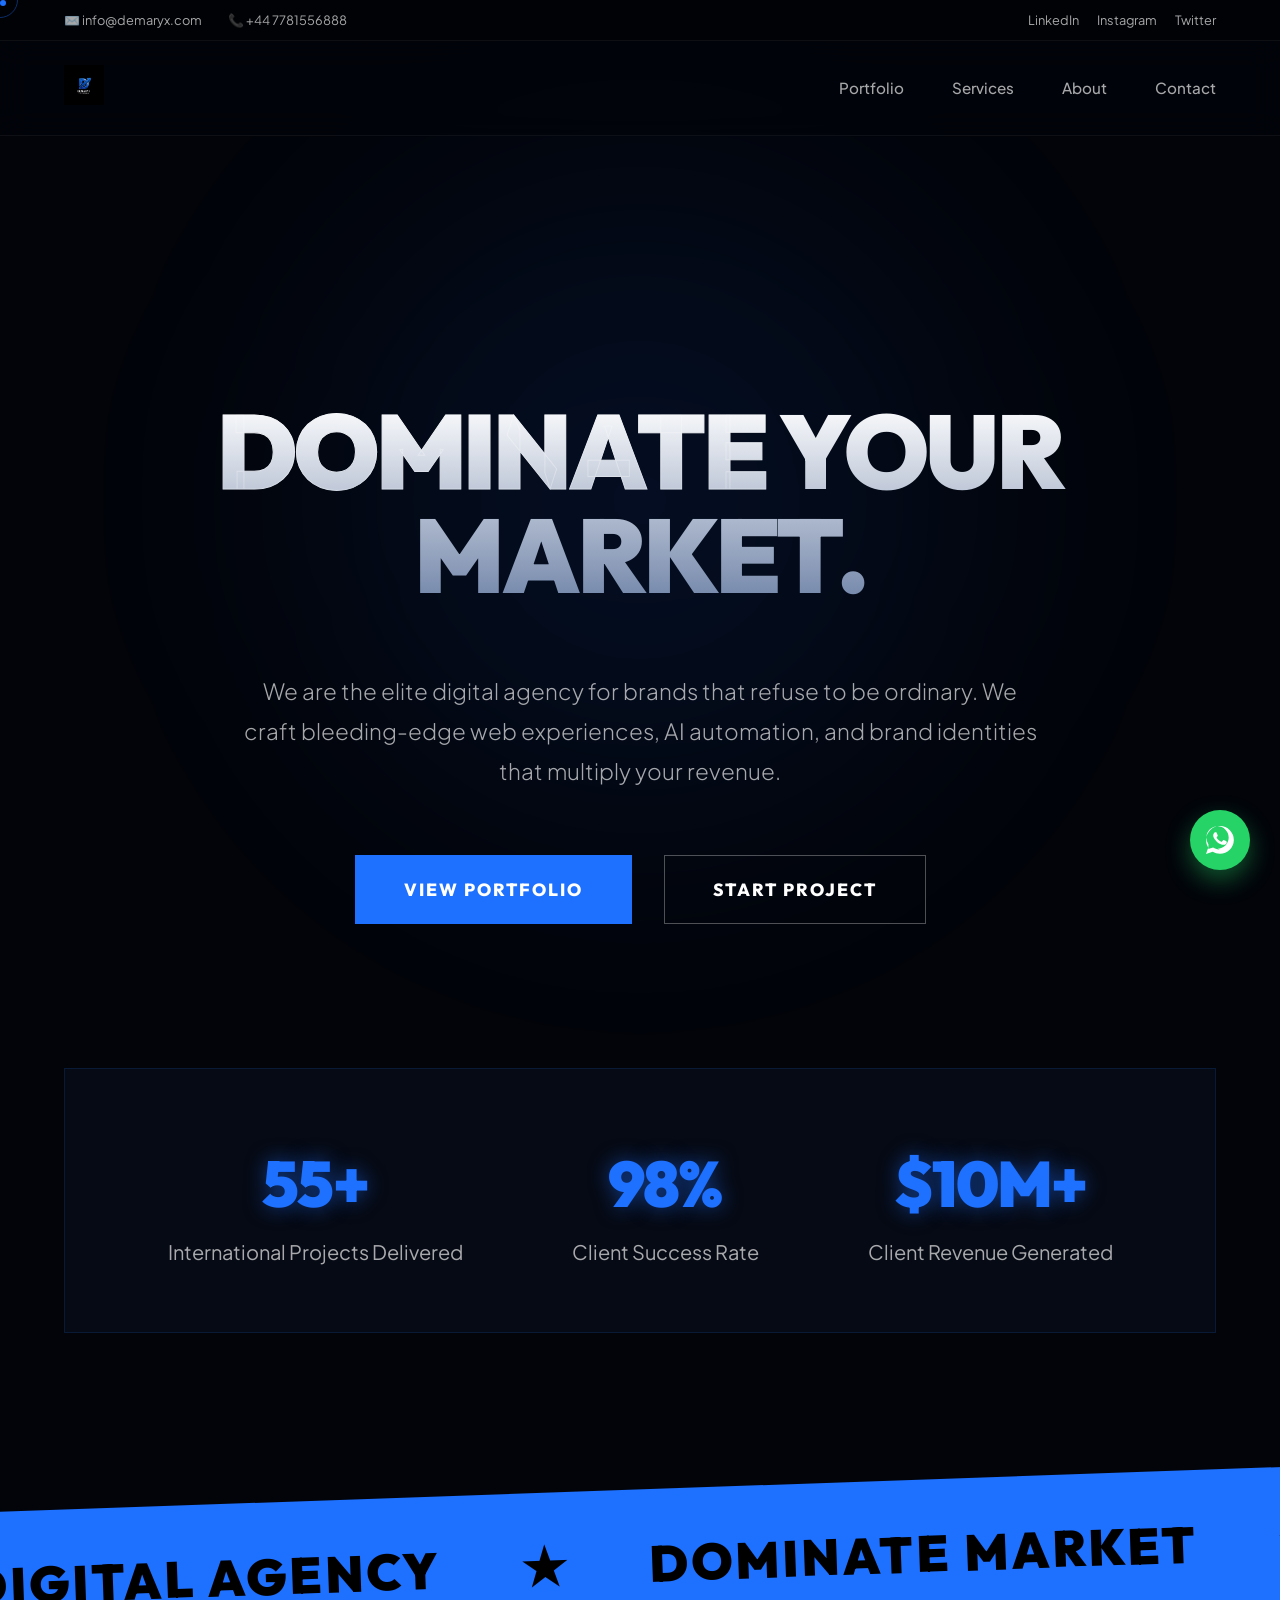
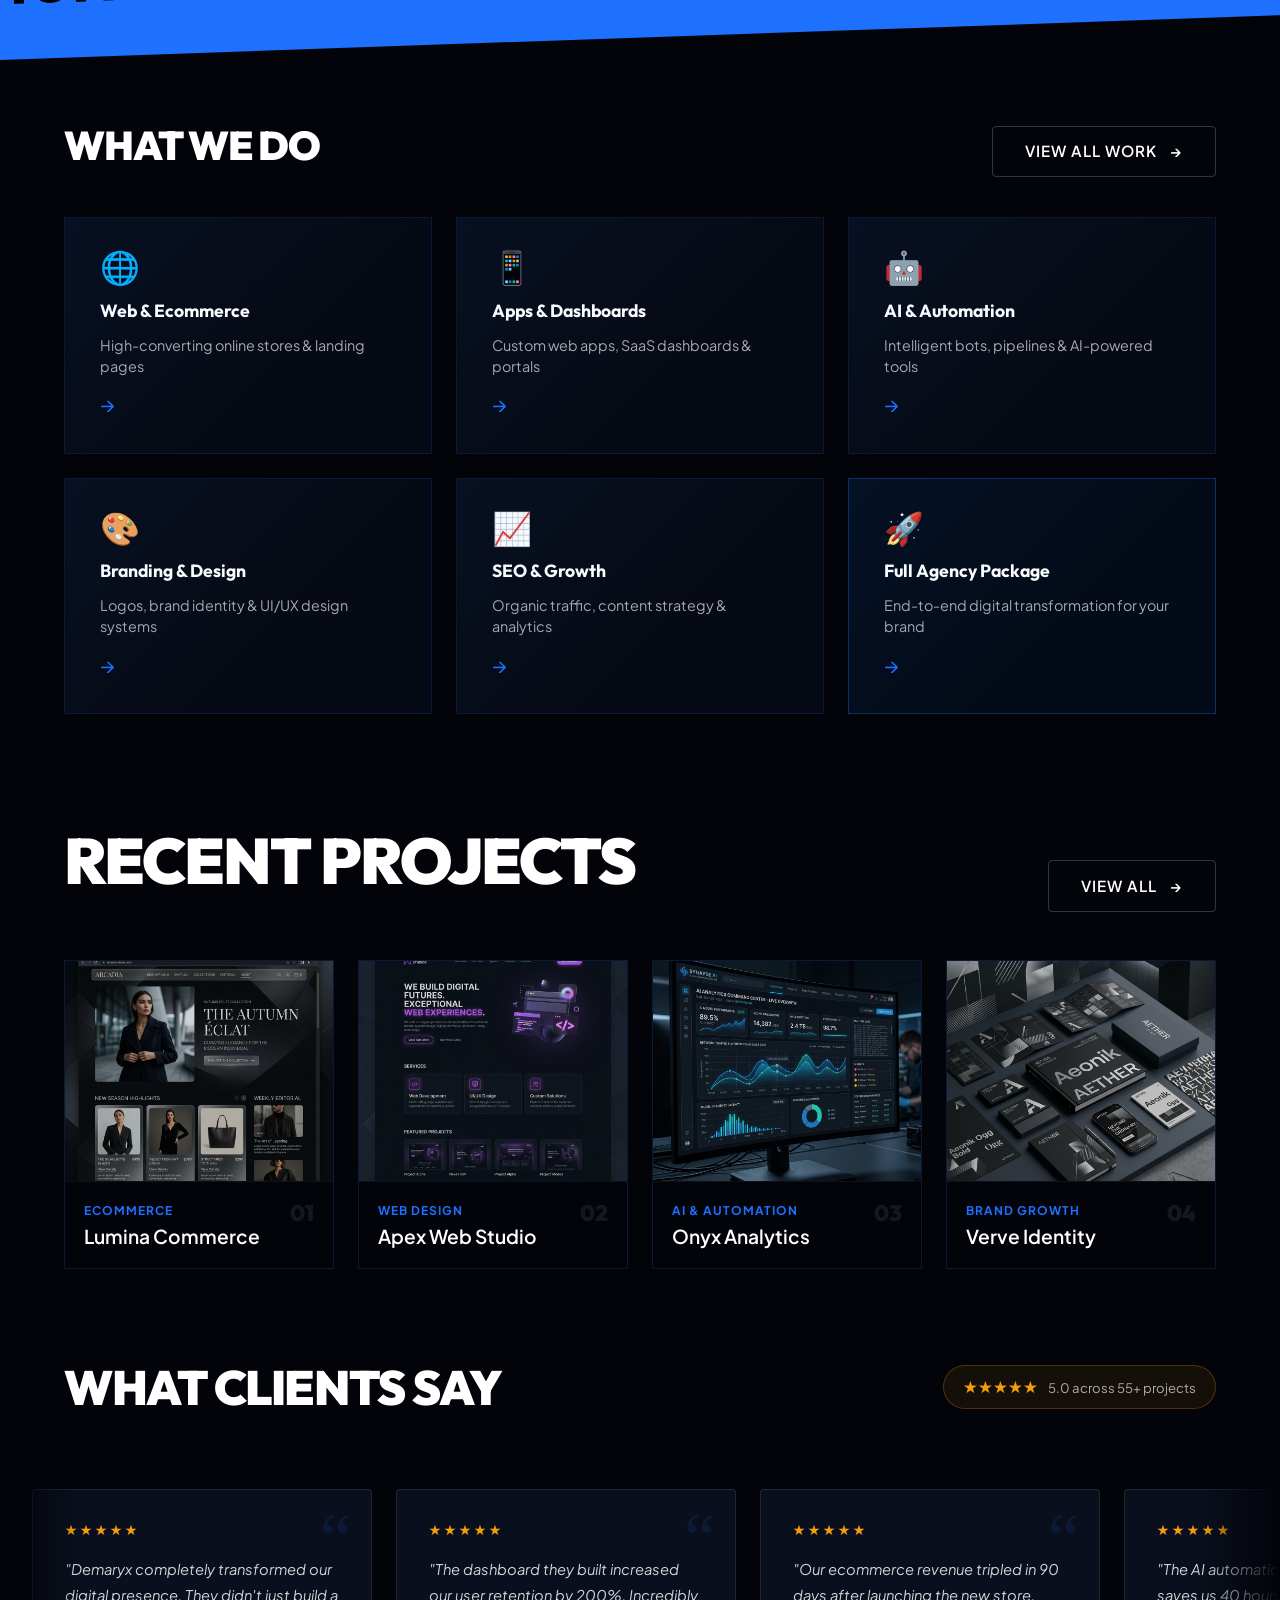
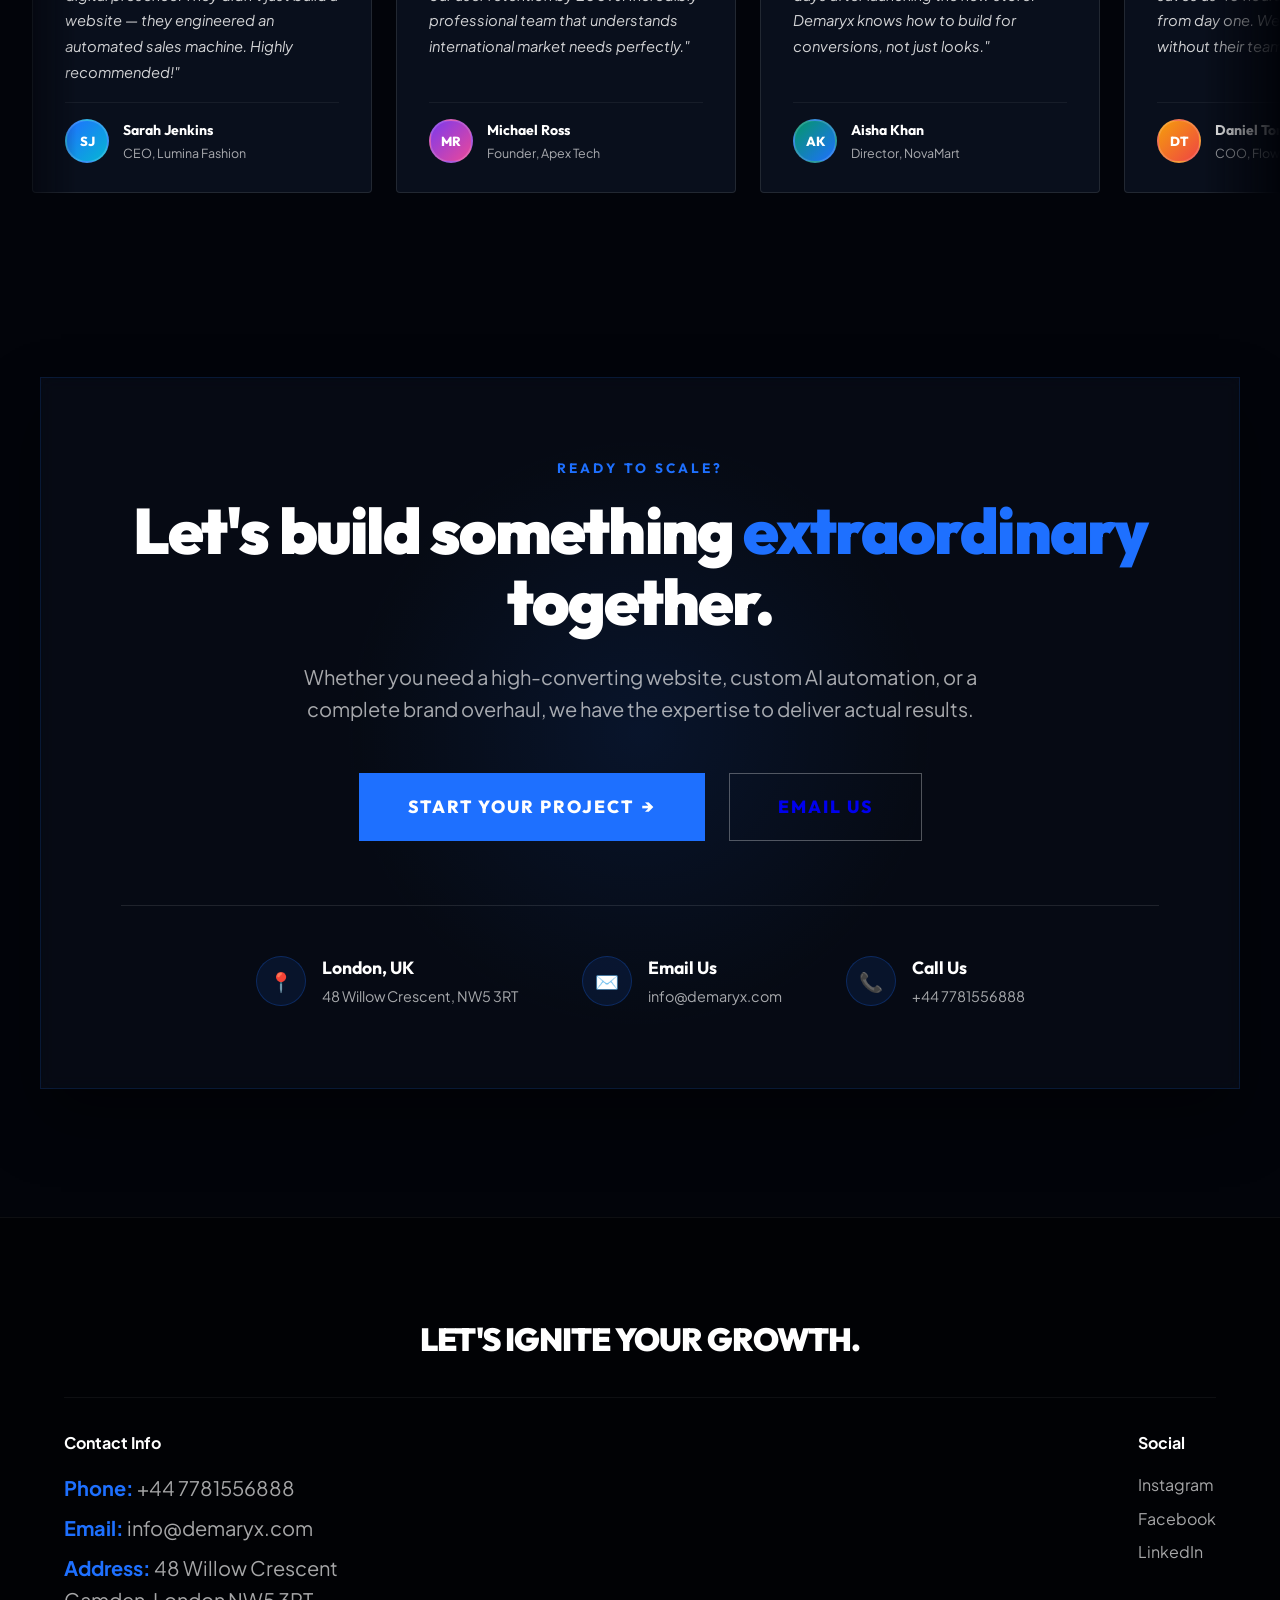
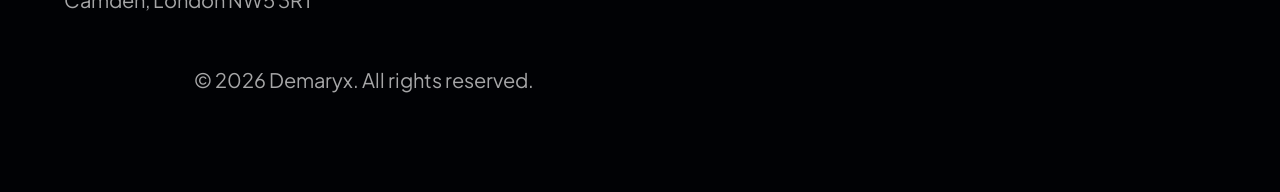
==== index.html @ 6e11ab66 "Add files via upload" ====
<!DOCTYPE html>
<html lang="en">

<head>
    <meta charset="UTF-8">
    <meta name="viewport" content="width=device-width, initial-scale=1.0">
    <title>Demaryx | Next-Gen Digital Agency</title>
    <link rel="stylesheet" href="styles.css">
    <script src="data.js"></script>
</head>

<body>

    <!-- 0-100 Preloader -->
    <div id="preloader">
        <div class="loader-content">
            <img src="assets/logo 1.png" alt="Demaryx Logo" class="pulse-logo">
            <div class="counter" id="loaderCounter">0%</div>
            <div class="loader-track">
                <div class="loader-fill" id="loaderFill"></div>
            </div>
        </div>
    </div>

    <!-- Noise Texture for depth without heavy images -->
    <div class="noise-overlay"></div>

    <!-- Top Contact Bar -->
    <div class="top-bar">
        <div class="container top-bar-inner">
            <div class="top-bar-left">
                <span>✉️ info@demaryx.com</span>
                <span>📞 +44 7781556888</span>
            </div>
            <div class="top-bar-right">
                <a href="#">LinkedIn</a>
                <a href="#">Instagram</a>
                <a href="#">Twitter</a>
            </div>
        </div>
    </div>

    <header>
        <div class="container nav-container">
            <nav>
                <a href="index.html" class="logo"><img src="assets/logo 1.png" alt="Demaryx"></a>

                <input type="checkbox" id="menu-toggle" class="menu-checkbox" hidden>
                <label for="menu-toggle" class="menu-btn">&#9776;</label>

                <ul class="nav-links">
                    <li><a href="work.html">Portfolio</a></li>
                    <li><a href="services.html">Services</a></li>
                    <li><a href="about.html">About</a></li>
                    <li><a href="contact.html">Contact</a></li>
                </ul>
            </nav>
        </div>
    </header>

<main>
    <div class="glow-orb" style="top:0;"></div>
    <section class="hero-section container">
        <div class="hero-inner fade-in">
            <h1 class="hero-title"><span class="hero-outline">DOMINATE</span> YOUR MARKET.</h1>
            <p>We are the elite digital agency for brands that refuse to be ordinary. We craft bleeding-edge web experiences, AI automation, and brand identities that multiply your revenue.</p>
            <div class="hero-btns">
                <a href="work.html" class="btn">View Portfolio</a>
                <a href="contact.html" class="btn btn-outline">Start Project</a>
            </div>
        </div>
    </section>
    
    <!-- Stats Section -->
    <section class="container" style="padding-top: 2rem; padding-bottom: 5rem;">
        <div class="stats-bar fade-in">
            <div class="stat-item">
                <h3 class="stat-number">55+</h3>
                <p>International Projects Delivered</p>
            </div>
            <div class="stat-item">
                <h3 class="stat-number">98%</h3>
                <p>Client Success Rate</p>
            </div>
            <div class="stat-item">
                <h3 class="stat-number">$10M+</h3>
                <p>Client Revenue Generated</p>
            </div>
        </div>
    </section>

    <div class="marquee-container">
        <div class="marquee-content">
            <span>DIGITAL AGENCY</span>
            <span>★</span>
            <span>DOMINATE MARKET</span>
            <span>★</span>
            <span>WEB DESIGN</span>
            <span>★</span>
            <span>E-COMMERCE</span>
            <span>★</span>
             <span>AI AUTOMATION</span>
            <span>★</span>
            <span>SEO EXPERTS</span>
            <span>★</span>
            <span>DIGITAL AGENCY</span>
            <span>★</span>
            <span>DOMINATE MARKET</span>
            <span>★</span>
            <span>WEB DESIGN</span>
            <span>★</span>
            <span>E-COMMERCE</span>
            <span>★</span>
            <span>AI AUTOMATION</span>
            <span>★</span>
            <span>SEO EXPERTS</span>
        </div>
    </div>

    <!-- Category Services Boxes -->
    <section class="container fade-in" style="padding-top: 5rem; padding-bottom: 2rem;">
        <div class="recent-header" style="margin-bottom: 2.5rem;">
            <h2 style="font-size: 2.5rem;">What We Do</h2>
            <a href="work.html" class="animated-btn">
                <span class="btn-text">View All Work</span>
                <span class="btn-icon">→</span>
            </a>
        </div>
        <div class="categories-grid">
            <a href="work.html?filter=web-ecom" class="cat-box fade-in">
                <div class="cat-icon">🌐</div>
                <h3 class="cat-title">Web & Ecommerce</h3>
                <p class="cat-desc">High-converting online stores & landing pages</p>
                <span class="cat-arrow">→</span>
            </a>
            <a href="work.html?filter=app-dash" class="cat-box fade-in">
                <div class="cat-icon">📱</div>
                <h3 class="cat-title">Apps & Dashboards</h3>
                <p class="cat-desc">Custom web apps, SaaS dashboards & portals</p>
                <span class="cat-arrow">→</span>
            </a>
            <a href="work.html?filter=ai-auto" class="cat-box fade-in">
                <div class="cat-icon">🤖</div>
                <h3 class="cat-title">AI & Automation</h3>
                <p class="cat-desc">Intelligent bots, pipelines & AI-powered tools</p>
                <span class="cat-arrow">→</span>
            </a>
            <a href="work.html?filter=branding" class="cat-box fade-in">
                <div class="cat-icon">🎨</div>
                <h3 class="cat-title">Branding & Design</h3>
                <p class="cat-desc">Logos, brand identity & UI/UX design systems</p>
                <span class="cat-arrow">→</span>
            </a>
            <a href="work.html?filter=all" class="cat-box fade-in">
                <div class="cat-icon">📈</div>
                <h3 class="cat-title">SEO & Growth</h3>
                <p class="cat-desc">Organic traffic, content strategy & analytics</p>
                <span class="cat-arrow">→</span>
            </a>
            <a href="work.html?filter=all" class="cat-box cat-box--cta fade-in">
                <div class="cat-icon">🚀</div>
                <h3 class="cat-title">Full Agency Package</h3>
                <p class="cat-desc">End-to-end digital transformation for your brand</p>
                <span class="cat-arrow">→</span>
            </a>
        </div>
    </section>

    <!-- Recent Projects -->
    <section class="container" style="padding-top: 4rem;">
        <div class="recent-header fade-in">
            <h2>Recent Projects</h2>
            <a href="work.html" class="animated-btn">
                <span class="btn-text">View All</span>
                <span class="btn-icon">→</span>
            </a>
        </div>
        
        <div class="projects-grid" id="homeProjectsGrid">
            <!-- Populated by JS -->
        </div>

        <script>
            document.addEventListener("DOMContentLoaded", () => {
                const grid = document.getElementById("homeProjectsGrid");
                if(typeof projects !== 'undefined' && projects.length > 0) {
                    const recentProjects = projects.slice(0, 4);
                    let html = '';
                    recentProjects.forEach((row, i) => {
                        const projNum = i + 1;
                        const imgSrc = row.image ? row.image : 'assets/webdev.png';
                        const numStr = projNum.toString().padStart(2, '0');
                        html += `
                        <a href="project.html?id=${row.id}" class="project-card fade-in">
                            <div class="img-wrap">
                                <img src="${imgSrc}" alt="${row.title}" />
                                <div class="proj-overlay">
                                    <span>View Case Study →</span>
                                </div>
                            </div>
                            <div class="proj-desc">
                                <div style="display:flex; justify-content:space-between; align-items:center;">
                                    <span class="proj-tag">${row.categoryLabel}</span>
                                    <span class="proj-num">${numStr}</span>
                                </div>
                                <h3>${row.title}</h3>
                            </div>
                        </a>`;
                    });
                    grid.innerHTML = html;
                } else {
                    grid.innerHTML = '<p>No projects found in data.js. Please add some.</p>';
                }
            });
        </script>
    </section>

    <!-- Testimonials Section -->
    <section class="testi-section">
        <!-- Header -->
        <div class="testi-header-wrap">
            <h2>What Clients Say</h2>
            <div class="testi-stars-badge">★★★★★ <span>5.0 across 55+ projects</span></div>
        </div>

        <!-- Scrolling track (full width, no container) -->
        <div class="testi-track-wrap">
            <div class="testi-track">

                <!-- Card 1 -->
                <div class="testi-card">
                    <div class="testi-stars">★★★★★</div>
                    <p class="testi-quote">"Demaryx completely transformed our digital presence. They didn't just build a website — they engineered an automated sales machine. Highly recommended!"</p>
                    <div class="testi-author">
                        <div class="testi-avatar" style="background: linear-gradient(135deg,#1e70ff,#06b6d4);">SJ</div>
                        <div class="testi-author-info">
                            <strong>Sarah Jenkins</strong>
                            <span>CEO, Lumina Fashion</span>
                        </div>
                    </div>
                </div>

                <!-- Card 2 -->
                <div class="testi-card">
                    <div class="testi-stars">★★★★★</div>
                    <p class="testi-quote">"The dashboard they built increased our user retention by 200%. Incredibly professional team that understands international market needs perfectly."</p>
                    <div class="testi-author">
                        <div class="testi-avatar" style="background: linear-gradient(135deg,#7c3aed,#ec4899);">MR</div>
                        <div class="testi-author-info">
                            <strong>Michael Ross</strong>
                            <span>Founder, Apex Tech</span>
                        </div>
                    </div>
                </div>

                <!-- Card 3 -->
                <div class="testi-card">
                    <div class="testi-stars">★★★★★</div>
                    <p class="testi-quote">"Our ecommerce revenue tripled in 90 days after launching the new store. Demaryx knows how to build for conversions, not just looks."</p>
                    <div class="testi-author">
                        <div class="testi-avatar" style="background: linear-gradient(135deg,#059669,#1e70ff);">AK</div>
                        <div class="testi-author-info">
                            <strong>Aisha Khan</strong>
                            <span>Director, NovaMart</span>
                        </div>
                    </div>
                </div>

                <!-- Card 4 -->
                <div class="testi-card">
                    <div class="testi-stars">★★★★★</div>
                    <p class="testi-quote">"The AI automation pipeline they built saves us 40 hours per week. Pure ROI from day one. We couldn't have scaled without their team."</p>
                    <div class="testi-author">
                        <div class="testi-avatar" style="background: linear-gradient(135deg,#f59e0b,#ef4444);">DT</div>
                        <div class="testi-author-info">
                            <strong>Daniel Torres</strong>
                            <span>COO, FlowStack AI</span>
                        </div>
                    </div>
                </div>

                <!-- Card 5 -->
                <div class="testi-card">
                    <div class="testi-stars">★★★★★</div>
                    <p class="testi-quote">"Exceptional branding work. Our new identity resonates perfectly with our audience. The team's attention to detail is second to none."</p>
                    <div class="testi-author">
                        <div class="testi-avatar" style="background: linear-gradient(135deg,#1e70ff,#7c3aed);">LP</div>
                        <div class="testi-author-info">
                            <strong>Laura Patel</strong>
                            <span>CMO, Verve Studios</span>
                        </div>
                    </div>
                </div>

                <!-- Card 6 -->
                <div class="testi-card">
                    <div class="testi-stars">★★★★★</div>
                    <p class="testi-quote">"Fast delivery, clean code, and stunning design. Demaryx delivered in 3 weeks what I expected to take 3 months. Truly elite-level agency."</p>
                    <div class="testi-author">
                        <div class="testi-avatar" style="background: linear-gradient(135deg,#06b6d4,#059669);">JW</div>
                        <div class="testi-author-info">
                            <strong>James Wright</strong>
                            <span>CEO, Zenith Commerce</span>
                        </div>
                    </div>
                </div>

                <!-- Card 7 -->
                <div class="testi-card">
                    <div class="testi-stars">★★★★★</div>
                    <p class="testi-quote">"We launched into the UK market with a website that looked better than our competitors with 10x the budget. Total game changer for us."</p>
                    <div class="testi-author">
                        <div class="testi-avatar" style="background: linear-gradient(135deg,#ec4899,#f59e0b);">RM</div>
                        <div class="testi-author-info">
                            <strong>Rania Malik</strong>
                            <span>Founder, GlowBrand</span>
                        </div>
                    </div>
                </div>

                <!-- Card 8 -->
                <div class="testi-card">
                    <div class="testi-stars">★★★★★</div>
                    <p class="testi-quote">"Their SEO strategy brought us from page 5 to position 1 in 4 months. Organic traffic up 380%. Best investment we made this year."</p>
                    <div class="testi-author">
                        <div class="testi-avatar" style="background: linear-gradient(135deg,#7c3aed,#1e70ff);">OB</div>
                        <div class="testi-author-info">
                            <strong>Oliver Blake</strong>
                            <span>MD, Sentinel Group</span>
                        </div>
                    </div>
                </div>

                <!-- Duplicate for seamless infinite loop -->
                <div class="testi-card">
                    <div class="testi-stars">★★★★★</div>
                    <p class="testi-quote">"Demaryx completely transformed our digital presence. They didn't just build a website — they engineered an automated sales machine. Highly recommended!"</p>
                    <div class="testi-author">
                        <div class="testi-avatar" style="background: linear-gradient(135deg,#1e70ff,#06b6d4);">SJ</div>
                        <div class="testi-author-info">
                            <strong>Sarah Jenkins</strong>
                            <span>CEO, Lumina Fashion</span>
                        </div>
                    </div>
                </div>
                <div class="testi-card">
                    <div class="testi-stars">★★★★★</div>
                    <p class="testi-quote">"The dashboard they built increased our user retention by 200%. Incredibly professional team that understands international market needs perfectly."</p>
                    <div class="testi-author">
                        <div class="testi-avatar" style="background: linear-gradient(135deg,#7c3aed,#ec4899);">MR</div>
                        <div class="testi-author-info">
                            <strong>Michael Ross</strong>
                            <span>Founder, Apex Tech</span>
                        </div>
                    </div>
                </div>
                <div class="testi-card">
                    <div class="testi-stars">★★★★★</div>
                    <p class="testi-quote">"Our ecommerce revenue tripled in 90 days after launching the new store. Demaryx knows how to build for conversions, not just looks."</p>
                    <div class="testi-author">
                        <div class="testi-avatar" style="background: linear-gradient(135deg,#059669,#1e70ff);">AK</div>
                        <div class="testi-author-info">
                            <strong>Aisha Khan</strong>
                            <span>Director, NovaMart</span>
                        </div>
                    </div>
                </div>
                <div class="testi-card">
                    <div class="testi-stars">★★★★★</div>
                    <p class="testi-quote">"The AI automation pipeline they built saves us 40 hours per week. Pure ROI from day one. We couldn't have scaled without their team."</p>
                    <div class="testi-author">
                        <div class="testi-avatar" style="background: linear-gradient(135deg,#f59e0b,#ef4444);">DT</div>
                        <div class="testi-author-info">
                            <strong>Daniel Torres</strong>
                            <span>COO, FlowStack AI</span>
                        </div>
                    </div>
                </div>
                <div class="testi-card">
                    <div class="testi-stars">★★★★★</div>
                    <p class="testi-quote">"Exceptional branding work. Our new identity resonates perfectly with our audience. The team's attention to detail is second to none."</p>
                    <div class="testi-author">
                        <div class="testi-avatar" style="background: linear-gradient(135deg,#1e70ff,#7c3aed);">LP</div>
                        <div class="testi-author-info">
                            <strong>Laura Patel</strong>
                            <span>CMO, Verve Studios</span>
                        </div>
                    </div>
                </div>
                <div class="testi-card">
                    <div class="testi-stars">★★★★★</div>
                    <p class="testi-quote">"Fast delivery, clean code, and stunning design. Demaryx delivered in 3 weeks what I expected to take 3 months. Truly elite-level agency."</p>
                    <div class="testi-author">
                        <div class="testi-avatar" style="background: linear-gradient(135deg,#06b6d4,#059669);">JW</div>
                        <div class="testi-author-info">
                            <strong>James Wright</strong>
                            <span>CEO, Zenith Commerce</span>
                        </div>
                    </div>
                </div>
                <div class="testi-card">
                    <div class="testi-stars">★★★★★</div>
                    <p class="testi-quote">"We launched into the UK market with a website that looked better than our competitors with 10x the budget. Total game changer for us."</p>
                    <div class="testi-author">
                        <div class="testi-avatar" style="background: linear-gradient(135deg,#ec4899,#f59e0b);">RM</div>
                        <div class="testi-author-info">
                            <strong>Rania Malik</strong>
                            <span>Founder, GlowBrand</span>
                        </div>
                    </div>
                </div>
                <div class="testi-card">
                    <div class="testi-stars">★★★★★</div>
                    <p class="testi-quote">"Their SEO strategy brought us from page 5 to position 1 in 4 months. Organic traffic up 380%. Best investment we made this year."</p>
                    <div class="testi-author">
                        <div class="testi-avatar" style="background: linear-gradient(135deg,#7c3aed,#1e70ff);">OB</div>
                        <div class="testi-author-info">
                            <strong>Oliver Blake</strong>
                            <span>MD, Sentinel Group</span>
                        </div>
                    </div>
                </div>

            </div><!-- end testi-track -->
        </div><!-- end testi-track-wrap -->
    </section>

    <!-- Call to Action Section -->
    <section class="cta-section">
        <div class="cta-container">
            <div class="cta-content fade-in">
                <span class="section-label" style="justify-content: center; display: flex;">Ready to Scale?</span>
                <h2 class="cta-title">Let's build something <span style="color: var(--brand-accent);">extraordinary</span> together.</h2>
                <p class="cta-desc">Whether you need a high-converting website, custom AI automation, or a complete brand overhaul, we have the expertise to deliver actual results.</p>
                <div class="cta-actions">
                    <a href="contact.html" class="btn">
                        Start Your Project <span style="margin-left:8px;">→</span>
                    </a>
                    <a href="mailto:info@demaryx.com" class="btn-outline" style="border-radius: 0; padding: 1.2rem 3rem; font-family: var(--font-heading); font-weight: 800; font-size: 1.1rem; text-decoration: none; text-transform: uppercase; letter-spacing: 2px;">
                        Email Us
                    </a>
                </div>
            </div>
            
            <div class="cta-info fade-in" style="transition-delay: 0.2s;">
                <div class="cta-info-item">
                    <div class="info-icon">📍</div>
                    <div>
                        <strong>London, UK</strong>
                        <span>48 Willow Crescent, NW5 3RT</span>
                    </div>
                </div>
                <div class="cta-info-item">
                    <div class="info-icon">✉️</div>
                    <div>
                        <strong>Email Us</strong>
                        <span>info@demaryx.com</span>
                    </div>
                </div>
                <div class="cta-info-item">
                    <div class="info-icon">📞</div>
                    <div>
                        <strong>Call Us</strong>
                        <span>+44 7781556888</span>
                    </div>
                </div>
            </div>
        </div>
    </section>
</main>

    <footer>
        <div class="container">
            <h2 style="font-size: 2rem; color:#fff; margin-bottom: 2rem;">Let's Ignite Your Growth.</h2>
            
            <div class="footer-grid" style="display: flex; flex-wrap: wrap; justify-content: space-between; gap: 2rem; margin-bottom: 3rem; text-align: left; padding-top: 2rem; border-top: 1px solid rgba(255,255,255,0.05);">
                <div class="footer-col">
                    <h4 style="color:#fff; margin-bottom:1rem;">Contact Info</h4>
                    <p style="margin-bottom:0.5rem;"><strong style="color:var(--brand-accent);">Phone:</strong> +44 7781556888</p>
                    <p style="margin-bottom:0.5rem;"><strong style="color:var(--brand-accent);">Email:</strong> info@demaryx.com</p>
                    <p><strong style="color:var(--brand-accent);">Address:</strong> 48 Willow Crescent<br>Camden, London NW5 3RT</p>
                </div>
                <div class="footer-col">
                    <h4 style="color:#fff; margin-bottom:1rem;">Social</h4>
                    <ul style="list-style:none;">
                        <li style="margin-bottom:0.5rem;"><a href="#" style="color:var(--text-secondary); text-decoration:none;">Instagram</a></li>
                        <li style="margin-bottom:0.5rem;"><a href="#" style="color:var(--text-secondary); text-decoration:none;">Facebook</a></li>
                        <li style="margin-bottom:0.5rem;"><a href="#" style="color:var(--text-secondary); text-decoration:none;">LinkedIn</a></li>
                    </ul>
                </div>
            </div>
            
            <p>&copy; <span id="currentYear"></span> Demaryx. All rights reserved.</p>
            <script>document.getElementById('currentYear').textContent = new Date().getFullYear();</script>
        </div>
    </footer>

    <!-- Floating WhatsApp Button -->
    <a href="https://wa.me/447781556888" target="_blank" class="floating-wa">
        <svg viewBox="0 0 32 32" width="32" height="32" fill="currentColor">
            <path d="M16 2.052A13.916 13.916 0 0 0 2.083 15.969c0 2.68.755 5.289 2.19 7.575L2 29.986l6.637-2.176c2.203 1.258 4.697 1.921 7.28 1.92h.005A13.921 13.921 0 0 0 29.843 15.972 13.882 13.882 0 0 0 16 2.052zm0 23.513h-.003c-2.27 0-4.492-.61-6.435-1.761l-.462-.274-4.786 1.57.142-4.908-.3-.478a11.589 11.589 0 0 1-1.776-6.191C2.38 7.375 7.382 2.373 13.532 2.373c2.984 0 5.79 1.162 7.898 3.272A11.536 11.536 0 0 1 24.696 13.54c.001 6.148-5.003 11.15-11.152 11.15zm6.113-8.349c-.335-.168-1.982-.98-2.289-1.092-.307-.113-.53-.168-.753.168-.223.335-.865 1.092-1.06 1.316-.195.223-.39.251-.725.084-.335-.168-1.413-.521-2.695-1.666-.997-.891-1.67-1.993-1.865-2.328-.195-.335-.02-.518.148-.684.15-.15.335-.392.502-.587.168-.195.223-.335.335-.558.113-.223.056-.418-.028-.587-.084-.168-.753-1.816-1.032-2.486-.271-.652-.547-.564-.753-.574-.195-.01-.418-.011-.641-.011-.223 0-.586.084-.893.419-.307.335-1.171 1.145-1.171 2.793s1.199 3.24 1.367 3.463c.168.223 2.361 3.606 5.719 5.056.8.345 1.425.552 1.912.707.803.255 1.535.218 2.112.132.645-.096 1.982-.81 2.261-1.592.279-.783.279-1.453.195-1.593-.084-.141-.307-.225-.642-.393z"/>
        </svg>
    </a>

    <!-- Custom Cursor elements -->
    <div class="custom-cursor" id="cursor"></div>
    <div class="custom-cursor-follower" id="cursorFollower"></div>

    <script src="script.js"></script>
</body>
</html>
---- styles.css ----
@import url('https://fonts.googleapis.com/css2?family=Plus+Jakarta+Sans:wght@300;400;500;700;800&family=Outfit:wght@400;500;700;800;900&display=swap');

:root {
    --bg-base: #02040a;
    --box-surface: rgba(13, 20, 36, 0.4);
    --box-border: rgba(30, 112, 255, 0.15);
    --text-primary: #ffffff;
    --text-secondary: rgba(255, 255, 255, 0.65);

    /* Updated to match the blue from the logo */
    --brand-accent: #1e70ff;
    --brand-dark: #0d3b8f;
    --brand-glow: rgba(30, 112, 255, 0.5);

    --font-heading: 'Outfit', sans-serif;
    --font-body: 'Plus Jakarta Sans', sans-serif;
    --transition-fast: 0.2s ease-out;
    --transition-slow: 0.5s cubic-bezier(0.25, 1, 0.5, 1);
}

* {
    margin: 0;
    padding: 0;
    box-sizing: border-box;
}

html {
    scroll-behavior: smooth;
}

body {
    background-color: var(--bg-base);
    color: var(--text-primary);
    font-family: var(--font-body);
    overflow-x: hidden;
    line-height: 1.6;
    display: flex;
    flex-direction: column;
    min-height: 100vh;
}
main {
    flex-grow: 1;
}

/* REMOVED OVER-ENGINEERED CONCEPTS (NOISE, CUSTOM CURSOR) FOR A CLEAN PROFESSIONAL LOOK */

/* PRELOADER */
#preloader {
    position: fixed;
    inset: 0;
    background: #010205;
    z-index: 1000000;
    display: flex;
    flex-direction: column;
    align-items: center;
    justify-content: center;
    transition: opacity 0.6s ease-in-out, visibility 0.6s;
}

#preloader.hide {
    opacity: 0;
    visibility: hidden;
}

.pulse-logo {
    height: 50px;
    width: auto;
    max-width: 250px;
    object-fit: contain;
    animation: pulseAttr 3s infinite ease-in-out;
    margin-bottom: 20px;
}

.counter {
    font-family: var(--font-heading);
    font-size: 2rem;
    font-weight: 800;
    color: var(--text-primary);
    margin-bottom: 1rem;
}

@keyframes pulseAttr {

    0%,
    100% {
        opacity: 0.8;
    }

    50% {
        opacity: 1;
    }
}

.loader-track {
    width: 300px;
    height: 3px;
    background: rgba(30, 112, 255, 0.1);
    overflow: hidden;
    position: relative;
}

.loader-fill {
    position: absolute;
    top: 0;
    left: 0;
    height: 100%;
    background: var(--brand-accent);
    width: 0%;
    animation: loadBar 1.2s ease-in-out forwards;
}

@keyframes loadBar {
    0% {
        width: 0%;
    }

    100% {
        width: 100%;
    }
}

/* Background Gradients */
.glow-orb {
    position: absolute;
    width: 1000px;
    height: 1000px;
    border-radius: 50%;
    background: radial-gradient(circle, rgba(30, 112, 255, 0.12) 0%, rgba(0, 0, 0, 0) 65%);
    top: -30%;
    left: 50%;
    transform: translateX(-50%);
    z-index: -1;
    filter: blur(90px);
    pointer-events: none;
}

.glow-orb-2 {
    position: absolute;
    width: 800px;
    height: 800px;
    border-radius: 50%;
    background: radial-gradient(circle, rgba(13, 59, 143, 0.15) 0%, rgba(0, 0, 0, 0) 65%);
    bottom: -10%;
    right: -20%;
    z-index: -1;
    filter: blur(90px);
    pointer-events: none;
}

.container {
    max-width: 1440px;
    margin: 0 auto;
    padding: 0 5%;
}

/* Typography */
h1,
h2,
h3 {
    font-family: var(--font-heading);
    font-weight: 900;
    letter-spacing: -0.03em;
    text-transform: uppercase;
}

h1 {
    font-size: 6.5rem;
    line-height: 1;
    margin-bottom: 2rem;
    background: linear-gradient(180deg, #FFFFFF 0%, #7084a8 100%);
    -webkit-background-clip: text;
    -webkit-text-fill-color: transparent;
}

.hero-outline {
    -webkit-text-stroke: 1px rgba(255, 255, 255, 0.3);
    -webkit-text-fill-color: transparent;
    background: none;
}

h2 {
    font-size: 4rem;
    margin-bottom: 1.5rem;
}

p {
    font-size: 1.25rem;
    color: var(--text-secondary);
    max-width: 600px;
}

/* Buttons */
.btn {
    display: inline-flex;
    align-items: center;
    justify-content: center;
    padding: 1.2rem 3rem;
    font-family: var(--font-heading);
    font-weight: 800;
    font-size: 1.1rem;
    color: #fff;
    background: var(--brand-accent);
    text-transform: uppercase;
    letter-spacing: 2px;
    transition: var(--transition-slow);
    text-decoration: none;
    border: 1px solid var(--brand-accent);
    position: relative;
    overflow: hidden;
    z-index: 1;
    border-radius: 0;
}

.btn::before {
    content: '';
    position: absolute;
    top: 0;
    left: -100%;
    width: 100%;
    height: 100%;
    background: #fff;
    transition: 0.5s cubic-bezier(0.25, 1, 0.5, 1);
    z-index: -1;
}

.btn:hover::before {
    left: 0;
}

.btn:hover {
    color: #000;
    box-shadow: 0 10px 40px var(--brand-glow);
}

.btn-outline {
    background: transparent;
    border: 1px solid rgba(255, 255, 255, 0.3);
}

.btn-outline::before {
    background: var(--brand-accent);
}

.btn-outline:hover {
    color: #fff;
    border-color: var(--brand-accent);
}

/* Header */
header {
    position: sticky;
    width: 100%;
    top: 0;
    padding: 1.5rem 0;
    z-index: 999;
    background: rgba(2, 4, 10, 0.8);
    backdrop-filter: blur(15px);
    border-bottom: 1px solid rgba(255, 255, 255, 0.05);
}

nav {
    display: flex;
    justify-content: space-between;
    align-items: center;
}

.logo img {
    height: 40px;
    width: auto;
    max-width: 250px;
    object-fit: contain;
    transition: var(--transition-fast);
}

.logo img:hover {
    opacity: 0.8;
}

.nav-links {
    display: flex;
    gap: 3rem;
    list-style: none;
    margin-left: auto;
    align-items: center;
}

.nav-links a {
    color: var(--text-secondary);
    text-decoration: none;
    font-weight: 500;
    font-size: 0.95rem;
    transition: var(--transition-fast);
}

.nav-links a:hover,
.nav-links a.active {
    color: #fff;
}

/* Sections */
section {
    padding: 10rem 0;
    position: relative;
}

.hero-section {
    min-height: 100vh;
    display: flex;
    align-items: center;
    text-align: center;
    padding-top: 150px;
    position: relative;
}

.hero-inner {
    max-width: 1200px;
    margin: 0 auto;
    display: flex;
    flex-direction: column;
    align-items: center;
}

.hero-inner p {
    font-size: 1.4rem;
    margin: 2rem 0;
    max-width: 800px;
    font-weight: 300;
    line-height: 1.8;
}

/* MARQUEE */
.marquee-container {
    width: 100vw;
    overflow: hidden;
    white-space: nowrap;
    padding: 2rem 0;
    background: var(--brand-accent);
    position: relative;
    left: calc(-50vw + 50%);
    transform: rotate(-2deg) scale(1.05);
    z-index: 10;
    margin-top: 5rem;
}

.marquee-content {
    display: inline-block;
    animation: marqueeScroll 20s linear infinite;
    font-family: var(--font-heading);
    font-size: 3rem;
    font-weight: 900;
    color: #000;
    text-transform: uppercase;
    letter-spacing: 3px;
}

.marquee-content span {
    margin-right: 4rem;
}

@keyframes marqueeScroll {
    0% {
        transform: translateX(0);
    }

    100% {
        transform: translateX(-50%);
    }
}

/* Bento Grids / Cards */
.bento-grid {
    display: grid;
    grid-template-columns: repeat(12, 1fr);
    gap: 1.5rem;
}

.card {
    background: var(--box-surface);
    border: 1px solid rgba(255, 255, 255, 0.05);
    border-radius: 0;
    padding: 4rem;
    backdrop-filter: blur(15px);
    transition: var(--transition-slow);
    position: relative;
    overflow: hidden;
}

.card:hover {
    border-color: var(--brand-accent);
    transform: translateY(-10px);
    box-shadow: 0 20px 50px rgba(30, 112, 255, 0.1);
}

.card::after {
    content: '';
    position: absolute;
    inset: 0;
    background: linear-gradient(135deg, rgba(255, 255, 255, 0.05) 0%, transparent 100%);
    pointer-events: none;
}

/* Recent Projects Home Grid (4 items in a row) */
.projects-grid {
    display: grid;
    grid-template-columns: repeat(4, 1fr);
    gap: 1.5rem;
}

.project-card {
    background: var(--box-surface);
    border: 1px solid var(--box-border);
    display: flex;
    flex-direction: column;
    overflow: hidden;
    transition: transform 0.3s, border-color 0.3s;
    text-decoration: none;
}

.project-card:hover {
    transform: translateY(-5px);
    border-color: var(--brand-accent);
}

.img-wrap {
    width: 100%;
    height: 220px;
    overflow: hidden;
    position: relative;
    flex-shrink: 0;
}

.img-wrap img {
    width: 100%;
    height: 100%;
    object-fit: cover;
    transition: transform 0.5s ease;
    filter: brightness(0.85);
    display: block;
}

.project-card:hover .img-wrap img {
    transform: scale(1.08);
    filter: brightness(1);
}

.proj-desc {
    padding: 1.2rem;
    background: var(--bg-base);
    border-top: 1px solid rgba(255, 255, 255, 0.05);
    display: flex;
    flex-direction: column;
    justify-content: center;
}

.proj-tag {
    color: var(--brand-accent);
    font-weight: 700;
    font-size: 0.75rem;
    text-transform: uppercase;
    letter-spacing: 1px;
    margin-bottom: 0.3rem;
}

.proj-desc h3 {
    font-size: 1.2rem;
    font-family: var(--font-body);
    font-weight: 600;
    color: #fff;
    margin: 0;
    line-height: 1.2;
    text-transform: none;
    letter-spacing: 0;
}

/* Category Service Boxes */
.categories-grid {
    display: grid;
    grid-template-columns: repeat(3, 1fr);
    gap: 1.5rem;
}

.cat-box {
    display: flex;
    flex-direction: column;
    gap: 0.6rem;
    background: var(--box-surface);
    border: 1px solid var(--box-border);
    padding: 2rem 2.2rem;
    text-decoration: none;
    position: relative;
    overflow: hidden;
    transition: transform 0.3s ease, border-color 0.3s ease, box-shadow 0.3s ease;
}

.cat-box::before {
    content: '';
    position: absolute;
    inset: 0;
    background: linear-gradient(135deg, rgba(30, 112, 255, 0.06) 0%, transparent 60%);
    pointer-events: none;
}

.cat-box:hover {
    transform: translateY(-6px);
    border-color: var(--brand-accent);
    box-shadow: 0 15px 40px rgba(30, 112, 255, 0.15);
}

.cat-box--cta {
    border-color: rgba(30, 112, 255, 0.35);
    background: rgba(30, 112, 255, 0.06);
}

.cat-box--cta:hover {
    background: rgba(30, 112, 255, 0.12);
}

.cat-icon {
    font-size: 2rem;
    line-height: 1;
    margin-bottom: 0.3rem;
}

.cat-title {
    font-size: 1.1rem;
    font-family: var(--font-heading);
    font-weight: 700;
    color: #fff;
    text-transform: none;
    letter-spacing: 0;
    margin: 0;
}

.cat-desc {
    font-size: 0.9rem;
    color: var(--text-secondary);
    margin: 0;
    max-width: 100%;
    line-height: 1.5;
}

.cat-arrow {
    margin-top: auto;
    font-size: 1.3rem;
    color: var(--brand-accent);
    transition: transform 0.3s ease;
    display: inline-block;
    align-self: flex-start;
}

.cat-box:hover .cat-arrow {
    transform: translateX(6px);
}

/* Project Card Overlay */
.proj-overlay {
    position: absolute;
    inset: 0;
    background: rgba(30, 112, 255, 0.75);
    display: flex;
    align-items: center;
    justify-content: center;
    opacity: 0;
    transition: opacity 0.35s ease;
}

.proj-overlay span {
    color: #fff;
    font-family: var(--font-heading);
    font-weight: 700;
    font-size: 1rem;
    text-transform: uppercase;
    letter-spacing: 2px;
}

.project-card:hover .proj-overlay {
    opacity: 1;
}

/* Project Number Badge */
.proj-num {
    font-family: var(--font-heading);
    font-size: 1.4rem;
    font-weight: 900;
    color: rgba(255, 255, 255, 0.08);
    line-height: 1;
}

/* Reddit-Style Work Section */
.reddit-container {
    max-width: 800px;
    margin: 0 auto;
}

.r-filter-bar {
    display: flex;
    gap: 0.5rem;
    margin-bottom: 2rem;
    padding: 0.8rem 1rem;
    background: var(--box-surface);
    border: 1px solid var(--box-border);
    border-radius: 6px;
    align-items: center;
    overflow-x: auto;
    white-space: nowrap;
}

.r-filter-bar::-webkit-scrollbar {
    height: 0;
}

.r-filter-btn {
    padding: 0.5rem 1rem;
    background: transparent;
    border: none;
    border-radius: 20px;
    color: var(--text-secondary);
    font-family: var(--font-body);
    font-weight: 600;
    font-size: 0.95rem;
    cursor: pointer;
    transition: all 0.2s;
    display: inline-flex;
    align-items: center;
    gap: 0.4rem;
}

.r-filter-btn:hover {
    background: rgba(255, 255, 255, 0.08);
    color: #fff;
}

.r-filter-btn.active {
    background: rgba(255, 255, 255, 0.1);
    color: #fff;
}

.reddit-feed {
    display: flex;
    flex-direction: column;
    gap: 1rem;
}

/* Reddit Post Card */
.r-post {
    display: flex;
    background: var(--bg-base);
    border: 1px solid rgba(255, 255, 255, 0.1);
    border-radius: 6px;
    transition: border-color 0.2s;
    overflow: hidden;
}

.r-post:hover {
    border-color: rgba(255, 255, 255, 0.3);
}

/* Votes column */
.r-votes {
    width: 40px;
    background: rgba(0, 0, 0, 0.2);
    padding: 0.5rem;
    display: flex;
    flex-direction: column;
    align-items: center;
    gap: 0.3rem;
    border-right: 1px solid rgba(255, 255, 255, 0.05);
}

.vote-up,
.vote-down {
    background: transparent;
    border: none;
    color: #878a8c;
    font-size: 1.2rem;
    cursor: pointer;
    transition: color 0.1s;
    display: flex;
    padding: 2px;
}

.vote-up:hover {
    color: #ff4500;
}

.vote-down:hover {
    color: #7193ff;
}

.vote-count {
    font-size: 0.85rem;
    font-weight: 700;
    color: #d7dadc;
    margin: 2px 0;
}

/* Content Area */
.r-content {
    padding: 0.8rem;
    flex-grow: 1;
}

.r-header {
    display: flex;
    align-items: center;
    gap: 0.4rem;
    font-size: 0.8rem;
    margin-bottom: 0.5rem;
    color: #878a8c;
}

.r-sub {
    font-weight: 700;
    color: #d7dadc;
}

.r-user:hover {
    text-decoration: underline;
    cursor: pointer;
}

.r-title {
    font-size: 1.3rem;
    font-weight: 600;
    color: #fff;
    margin: 0 0 0.4rem 0;
    line-height: 1.3;
    font-family: var(--font-body);
}

.r-link {
    font-size: 0.85rem;
    color: var(--brand-accent);
    text-decoration: none;
    display: inline-block;
    margin-bottom: 0.8rem;
}

.r-link:hover {
    text-decoration: underline;
}

.r-image-wrap {
    margin: 0.8rem 0;
    border-radius: 4px;
    overflow: hidden;
    width: 100%;
    height: 260px;
    background: #000;
}

.r-img {
    width: 100%;
    height: 100%;
    object-fit: cover;
    display: block;
    transition: transform 0.4s ease;
}

.r-post:hover .r-img {
    transform: scale(1.03);
}

/* Post Actions */
.r-actions {
    display: flex;
    gap: 0.2rem;
    margin-top: 0.5rem;
    align-items: center;
}

.r-action-btn {
    background: transparent;
    border: none;
    color: #878a8c;
    font-size: 0.85rem;
    font-weight: 600;
    padding: 0.5rem;
    border-radius: 4px;
    cursor: pointer;
    transition: background 0.2s;
    display: inline-flex;
    align-items: center;
    gap: 0.3rem;
}

.r-action-btn:hover {
    background: rgba(255, 255, 255, 0.1);
}

.r-read-more {
    margin-left: auto;
    font-size: 0.85rem;
    font-weight: 600;
    color: var(--text-primary);
    text-decoration: none;
    padding: 0.5rem;
    border-radius: 4px;
    transition: background 0.2s;
}

.r-read-more:hover {
    background: rgba(255, 255, 255, 0.1);
}

/* Detail Page */
.detail-hero {
    height: 80vh;
    position: relative;
    margin-top: 60px;
    display: flex;
    align-items: flex-end;
    padding: 5rem;
}

.detail-hero img {
    position: absolute;
    inset: 0;
    width: 100%;
    height: 100%;
    object-fit: cover;
    z-index: -2;
    filter: brightness(0.6);
}

.detail-hero::after {
    content: '';
    position: absolute;
    inset: 0;
    background: linear-gradient(0deg, var(--bg-base) 0%, transparent 100%);
    z-index: -1;
}

.detail-title-wrap {
    z-index: 10;
    max-width: 1000px;
}

.detail-title-wrap h1 {
    font-size: 5rem;
    margin-bottom: 1rem;
    text-transform: uppercase;
}

.detail-content {
    display: grid;
    grid-template-columns: 1fr 350px;
    gap: 5rem;
    padding-bottom: 8rem;
    margin-top: -3rem;
}

.main-info h2 {
    font-size: 3rem;
    margin-bottom: 2rem;
    margin-top: 5rem;
    color: #fff;
}

.main-info p {
    font-size: 1.4rem;
    line-height: 1.9;
    color: var(--text-secondary);
    max-width: 100%;
}

.meta-info {
    position: sticky;
    top: 150px;
    background: rgba(255, 255, 255, 0.02);
    border: 1px solid rgba(255, 255, 255, 0.05);
    padding: 3rem;
}

.meta-item {
    margin-bottom: 2.5rem;
}

.meta-item h4 {
    font-family: var(--font-heading);
    font-weight: 800;
    color: var(--brand-accent);
    margin-bottom: 0.8rem;
    text-transform: uppercase;
    font-size: 1rem;
    letter-spacing: 2px;
}

.meta-item p {
    color: #fff;
    font-size: 1.2rem;
    font-weight: 500;
}

/* Forms */
input,
textarea {
    width: 100%;
    padding: 1.5rem;
    background: transparent;
    border: 1px solid rgba(255, 255, 255, 0.2);
    color: #fff;
    font-family: var(--font-body);
    font-size: 1.1rem;
    margin-bottom: 2rem;
    outline: none;
    transition: var(--transition-fast);
}

input:focus,
textarea:focus {
    border-color: var(--brand-accent);
    background: rgba(30, 112, 255, 0.05);
}

label {
    display: block;
    color: var(--text-secondary);
    font-family: var(--font-heading);
    text-transform: uppercase;
    font-size: 0.9rem;
    letter-spacing: 1px;
    margin-bottom: 1rem;
    font-weight: 700;
}

/* Small layout fixes */
footer {
    padding: 6rem 0;
    text-align: center;
    border-top: 1px solid rgba(255, 255, 255, 0.05);
    color: var(--text-secondary);
    background: #010205;
}

.fade-in {
    opacity: 0;
    transform: translateY(40px);
    transition: 1s cubic-bezier(0.25, 1, 0.5, 1);
}

.fade-in.visible {
    opacity: 1;
    transform: translateY(0);
}

/* Animated Button View All */
.animated-btn {
    padding: 0.8rem 2rem;
    font-size: 0.95rem;
    border-radius: 4px;
    font-weight: 600;
    letter-spacing: 1px;
    background: transparent;
    border: 1px solid rgba(255, 255, 255, 0.2);
    color: var(--text-primary);
    transition: all 0.3s ease;
    display: inline-flex;
    align-items: center;
    gap: 0.8rem;
    text-transform: uppercase;
    text-decoration: none;
}

.animated-btn::before {
    display: none;
}

.animated-btn:hover {
    background: #fff;
    color: #000;
    border-color: #fff;
}

.animated-btn .btn-icon {
    transition: transform 0.3s ease;
}

.animated-btn:hover .btn-icon {
    transform: translateX(5px);
}

/* Utility Classes for removed inline styles */
.hero-title {
    font-size: 6.5rem;
}

.hero-btns {
    display: flex;
    gap: 2rem;
    margin-top: 2rem;
    flex-wrap: wrap;
    justify-content: center;
}

.recent-header {
    display: flex;
    justify-content: space-between;
    align-items: end;
    margin-bottom: 3rem;
    flex-wrap: wrap;
    gap: 1rem;
}

.recent-header h2 {
    margin: 0;
}

.view-all-link {
    color: var(--brand-accent);
    font-weight: 700;
    text-decoration: none;
    text-transform: uppercase;
    letter-spacing: 1px;
}

/* Mobile Menu Button (hidden by default) */
.menu-btn {
    display: none;
    font-size: 2.5rem;
    color: #fff;
    cursor: pointer !important;
    z-index: 1000;
    line-height: 1;
}

/* Stats & Testimonials */
.stats-bar {
    display: flex;
    justify-content: space-around;
    background: var(--box-surface);
    border: 1px solid var(--box-border);
    padding: 4rem;
    text-align: center;
    flex-wrap: wrap;
    gap: 2rem;
}

.stat-number {
    font-size: 4rem;
    color: var(--brand-accent);
    text-shadow: 0 0 20px var(--brand-glow);
}

.testimonials-grid {
    display: grid;
    grid-template-columns: repeat(auto-fit, minmax(350px, 1fr));
    gap: 2rem;
}

.testimonial-card {
    display: flex;
    flex-direction: column;
    justify-content: space-between;
    gap: 2rem;
    padding: 3rem !important;
}

.testimonial-text {
    font-size: 1.2rem;
    font-style: italic;
    color: #fff;
    line-height: 1.8;
}

.client-info h4 {
    color: var(--brand-accent);
    font-family: var(--font-heading);
    text-transform: uppercase;
    letter-spacing: 1px;
    font-size: 1rem;
    margin-bottom: 0.2rem;
}

.client-info p {
    font-size: 0.9rem;
    margin: 0;
}

@media(max-width: 1024px) {
    .hero-title {
        font-size: 5rem;
    }

    h1 {
        font-size: 5rem;
    }

    .projects-grid {
        grid-template-columns: repeat(2, 1fr);
    }

    .categories-grid {
        grid-template-columns: repeat(2, 1fr);
    }
}

@media(max-width: 900px) {
    .menu-btn {
        display: block;
    }

    .nav-links {
        display: flex;
        flex-direction: column;
        position: fixed;
        top: 0;
        right: -100%;
        width: 100%;
        height: 100vh;
        background: rgba(2, 4, 10, 0.98);
        backdrop-filter: blur(20px);
        padding-top: 100px;
        transition: 0.4s cubic-bezier(0.25, 1, 0.5, 1);
        align-items: center;
        justify-content: center;
        gap: 3rem;
        z-index: 998;
    }

    .nav-links a {
        font-size: 2rem;
    }

    #menu-toggle:checked~.nav-links {
        right: 0;
    }

    #menu-toggle:checked~.menu-btn {
        color: var(--brand-accent);
    }

    .hero-title {
        font-size: 4rem;
    }

    h1 {
        font-size: 4rem;
    }

    h2 {
        font-size: 3rem;
    }

    .hero-section {
        min-height: 80vh;
        padding-top: 120px;
    }

    .detail-content {
        grid-template-columns: 1fr;
        gap: 2rem;
    }

    .detail-hero {
        height: 60vh;
        padding: 2rem;
        display: flex;
        align-items: center;
        justify-content: center;
        text-align: center;
    }

    .detail-title-wrap h1 {
        font-size: 3.5rem;
    }

    .detail-content {
        margin-top: 0;
        padding-top: 2rem;
    }

    .main-info h2 {
        margin-top: 2rem;
        font-size: 2.5rem;
    }

    .meta-info {
        position: static;
        margin-top: 2rem;
        padding: 2rem;
    }

    .projects-grid {
        gap: 2rem;
    }
}

@media(max-width: 600px) {
    .hero-title {
        font-size: 3rem !important;
    }

    h1 {
        font-size: 3rem !important;
    }

    h2 {
        font-size: 2.5rem !important;
    }

    p {
        font-size: 1.1rem;
    }

    .hero-inner p {
        font-size: 1.1rem;
    }

    .btn {
        padding: 1rem 2rem;
        font-size: 0.9rem;
        width: 100%;
        text-align: center;
    }

    .hero-btns {
        flex-direction: column;
        gap: 1rem;
        width: 100%;
    }

    .recent-header {
        flex-direction: column;
        align-items: flex-start;
    }

    .projects-grid {
        grid-template-columns: 1fr;
        gap: 1rem;
    }

    .categories-grid {
        grid-template-columns: 1fr;
    }

    .img-wrap {
        height: 180px;
    }

    .proj-desc {
        padding: 1rem;
    }

    .proj-desc h3 {
        font-size: 1.1rem;
    }

    .r-image-wrap {
        height: 180px;
    }

    .cat-box {
        padding: 1.5rem;
    }

    .detail-title-wrap h1 {
        font-size: 2.5rem;
    }

    .detail-hero {
        height: 50vh;
    }

    section {
        padding: 5rem 0;
    }

    .filter-wrap {
        gap: 0.5rem;
    }

    .filter-btn {
        padding: 0.8rem 1.2rem;
        font-size: 0.8rem;
        flex: 1 1 45%;
        text-align: center;
    }
}

/* =====================
   SECTION LABEL
   ===================== */
.section-label {
    font-family: var(--font-heading);
    font-weight: 700;
    font-size: 0.85rem;
    text-transform: uppercase;
    letter-spacing: 3px;
    color: var(--brand-accent);
    margin-bottom: 1rem;
    display: block;
}

/* =====================
   PORTFOLIO GRID (work.php)
   ===================== */
.pf-filter-wrap {
    display: flex;
    gap: 0.6rem;
    flex-wrap: wrap;
    justify-content: center;
    margin-bottom: 3rem;
}

.pf-filter-btn {
    padding: 0.6rem 1.4rem;
    border: 1px solid rgba(255, 255, 255, 0.15);
    background: transparent;
    color: var(--text-secondary);
    border-radius: 30px;
    font-family: var(--font-body);
    font-weight: 600;
    font-size: 0.9rem;
    cursor: pointer;
    transition: all 0.25s ease;
}

.pf-filter-btn:hover {
    background: rgba(255, 255, 255, 0.07);
    color: #fff;
    border-color: rgba(255, 255, 255, 0.3);
}

.pf-filter-btn.active {
    background: var(--brand-accent);
    color: #fff;
    border-color: var(--brand-accent);
}

.pf-grid {
    display: grid;
    grid-template-columns: repeat(3, 1fr);
    gap: 1.5rem;
}

.pf-card {
    position: relative;
    overflow: hidden;
    border: 1px solid var(--box-border);
    transition: transform 0.3s ease, box-shadow 0.3s ease;
    background: var(--box-surface);
}

.pf-card:hover {
    transform: translateY(-6px);
    box-shadow: 0 20px 50px rgba(30, 112, 255, 0.15);
    border-color: var(--brand-accent);
}

.pf-img-wrap {
    position: relative;
    width: 100%;
    height: 260px;
    overflow: hidden;
}

.pf-img-wrap img {
    width: 100%;
    height: 100%;
    object-fit: cover;
    display: block;
    transition: transform 0.5s ease, filter 0.5s ease;
    filter: brightness(0.85);
}

.pf-card:hover .pf-img-wrap img {
    transform: scale(1.06);
    filter: brightness(0.5);
}

.pf-overlay {
    position: absolute;
    inset: 0;
    display: flex;
    flex-direction: column;
    justify-content: flex-end;
    padding: 1.5rem;
    opacity: 0;
    transition: opacity 0.35s ease;
    background: linear-gradient(0deg, rgba(10, 15, 30, 0.85) 0%, rgba(10, 15, 30, 0.2) 60%, transparent 100%);
}

.pf-card:hover .pf-overlay {
    opacity: 1;
}

.pf-overlay-tag {
    font-size: 0.75rem;
    font-weight: 700;
    text-transform: uppercase;
    letter-spacing: 2px;
    color: var(--brand-accent);
    margin-bottom: 0.4rem;
}

.pf-overlay-title {
    font-size: 1.2rem;
    font-family: var(--font-heading);
    font-weight: 700;
    color: #fff;
    margin: 0 0 0.8rem;
    line-height: 1.2;
    text-transform: none;
    letter-spacing: 0;
}

.pf-overlay-links {
    display: flex;
    gap: 0.6rem;
}

.pf-btn-case {
    padding: 0.45rem 1rem;
    background: var(--brand-accent);
    color: #fff;
    font-size: 0.8rem;
    font-weight: 700;
    text-decoration: none;
    border-radius: 3px;
    transition: background 0.2s;
    font-family: var(--font-body);
}

.pf-btn-case:hover {
    background: #fff;
    color: #000;
}

.pf-btn-live {
    padding: 0.45rem 1rem;
    background: rgba(255, 255, 255, 0.12);
    color: #fff;
    font-size: 0.8rem;
    font-weight: 700;
    text-decoration: none;
    border-radius: 3px;
    border: 1px solid rgba(255, 255, 255, 0.3);
    font-family: var(--font-body);
    transition: background 0.2s;
}

.pf-btn-live:hover {
    background: rgba(255, 255, 255, 0.25);
}

.pf-card-footer {
    padding: 1rem 1.2rem;
    display: flex;
    flex-direction: column;
    gap: 0.3rem;
    background: var(--bg-base);
    border-top: 1px solid rgba(255, 255, 255, 0.05);
}

.pf-cat-pill {
    font-size: 0.7rem;
    font-weight: 700;
    text-transform: uppercase;
    letter-spacing: 1.5px;
    color: var(--brand-accent);
}

.pf-card-title {
    font-family: var(--font-body);
    font-weight: 600;
    font-size: 1rem;
    color: #fff;
}

.pf-empty {
    text-align: center;
    padding: 4rem;
    color: var(--text-secondary);
    font-size: 1.1rem;
}

@media(max-width: 900px) {
    .pf-grid {
        grid-template-columns: repeat(2, 1fr);
    }
}

@media(max-width: 560px) {
    .pf-grid {
        grid-template-columns: 1fr;
    }

    .pf-img-wrap {
        height: 200px;
    }
}

/* =====================
   TESTIMONIALS CAROUSEL
   ===================== */
.testi-section {
    padding-top: 5rem;
    padding-bottom: 8rem;
    overflow: hidden;
}

.testi-header-wrap {
    max-width: 1440px;
    margin: 0 auto;
    padding: 0 5%;
    display: flex;
    justify-content: space-between;
    align-items: center;
    flex-wrap: wrap;
    gap: 1rem;
    margin-bottom: 3.5rem;
}

.testi-header-wrap h2 {
    margin: 0;
    font-size: clamp(2rem, 4vw, 3rem);
}

.testi-stars-badge {
    display: inline-flex;
    align-items: center;
    gap: 0.6rem;
    background: rgba(245, 158, 11, 0.08);
    border: 1px solid rgba(245, 158, 11, 0.25);
    padding: 0.5rem 1.2rem;
    border-radius: 30px;
    font-size: 1rem;
    color: #f59e0b;
    font-weight: 700;
    white-space: nowrap;
}

.testi-stars-badge span {
    color: var(--text-secondary);
    font-size: 0.82rem;
    font-weight: 400;
}

/* The outer wrapper clips overflow */
.testi-track-wrap {
    width: 100%;
    overflow: hidden;
    position: relative;
    /* Soft fade on left & right edges */
    -webkit-mask-image: linear-gradient(90deg, transparent 0%, #000 6%, #000 94%, transparent 100%);
    mask-image: linear-gradient(90deg, transparent 0%, #000 6%, #000 94%, transparent 100%);
}

/* Pause on hover */
.testi-track-wrap:hover .testi-track {
    animation-play-state: paused;
}

/* The inner moving strip */
.testi-track {
    display: flex;
    gap: 1.5rem;
    width: max-content;
    padding: 0.5rem 2rem 1.5rem;   /* left padding so first card isn't clipped */
    animation: testiScroll 45s linear infinite;
}

@keyframes testiScroll {
    from {
        transform: translateX(0);
    }
    to {
        transform: translateX(-50%);
    }
}

/* Individual Card */
.testi-card {
    width: 340px;
    min-height: 220px;
    flex-shrink: 0;
    background: rgba(13, 20, 36, 0.7);
    border: 1px solid rgba(255, 255, 255, 0.1);
    border-radius: 4px;
    padding: 1.8rem 2rem;
    display: flex;
    flex-direction: column;
    gap: 1rem;
    position: relative;
    transition: border-color 0.3s, transform 0.3s;
    backdrop-filter: blur(8px);
}

.testi-card:hover {
    border-color: rgba(30, 112, 255, 0.5);
    transform: translateY(-4px);
}

/* Big quote mark decoration */
.testi-card::before {
    content: '\201C';
    position: absolute;
    top: 0.8rem;
    right: 1.2rem;
    font-size: 4.5rem;
    color: rgba(30, 112, 255, 0.12);
    font-family: Georgia, serif;
    line-height: 1;
    pointer-events: none;
}

.testi-stars {
    color: #f59e0b;
    font-size: 0.85rem;
    letter-spacing: 3px;
    flex-shrink: 0;
}

.testi-quote {
    font-size: 0.92rem;
    line-height: 1.75;
    color: rgba(255, 255, 255, 0.82);
    font-style: italic;
    flex-grow: 1;
    margin: 0;
    max-width: 100%;
}

/* Author row */
.testi-author {
    display: flex;
    align-items: center;
    gap: 0.9rem;
    padding-top: 1rem;
    border-top: 1px solid rgba(255, 255, 255, 0.06);
    margin-top: auto;
    flex-shrink: 0;
}

/* Circular avatar */
.testi-avatar {
    width: 44px;
    height: 44px;
    border-radius: 50%;
    flex-shrink: 0;
    display: flex;
    align-items: center;
    justify-content: center;
    font-family: var(--font-heading);
    font-weight: 800;
    font-size: 0.82rem;
    color: #fff;
    border: 2px solid rgba(255, 255, 255, 0.15);
}

.testi-author-info {
    display: flex;
    flex-direction: column;
    gap: 0.15rem;
}

.testi-author-info strong {
    color: #fff;
    font-family: var(--font-heading);
    font-size: 0.88rem;
    font-weight: 700;
    letter-spacing: 0;
    text-transform: none;
}

.testi-author-info span {
    font-size: 0.78rem;
    color: var(--text-secondary);
}

/* =====================
   TOP CONTACT BAR
   ===================== */
.top-bar {
    background: #010205;
    border-bottom: 1px solid rgba(255,255,255,0.05);
    padding: 0.6rem 0;
    font-size: 0.8rem;
    color: var(--text-secondary);
}

.top-bar-inner {
    display: flex;
    justify-content: space-between;
    align-items: center;
}

.top-bar-left span {
    margin-right: 1.5rem;
    display: inline-flex;
    align-items: center;
    gap: 0.4rem;
}

.top-bar-right a {
    color: var(--text-secondary);
    text-decoration: none;
    margin-left: 1rem;
    transition: color 0.2s ease;
}

.top-bar-right a:hover {
    color: var(--brand-accent);
}

@media(max-width: 600px) {
    .top-bar-inner {
        flex-direction: column;
        gap: 0.5rem;
        text-align: center;
    }
    .top-bar-left span { margin-right: 0.5rem; }
}

/* =====================
   CALL TO ACTION
   ===================== */
.cta-section {
    padding-top: 2rem;
    padding-bottom: 8rem;
    position: relative;
}

.cta-container {
    max-width: 1200px;
    margin: 0 auto;
    padding: 5rem;
    background: var(--box-surface);
    border: 1px solid var(--box-border);
    position: relative;
    overflow: hidden;
    display: flex;
    flex-direction: column;
    align-items: center;
    text-align: center;
    box-shadow: 0 30px 60px rgba(0,0,0,0.4);
    backdrop-filter: blur(8px);
}

.cta-container::before {
    content: '';
    position: absolute;
    width: 600px; height: 600px;
    background: radial-gradient(circle, rgba(30,112,255,0.1) 0%, transparent 70%);
    top: 50%; left: 50%;
    transform: translate(-50%, -50%);
    pointer-events: none;
}

.cta-title {
    font-size: clamp(2.5rem, 5vw, 4.5rem);
    margin-bottom: 1.5rem;
    line-height: 1.1;
    text-transform: none;
}

.cta-desc {
    font-size: 1.25rem;
    color: var(--text-secondary);
    max-width: 700px;
    margin: 0 auto 3rem;
    position: relative;
    z-index: 1;
}

.cta-actions {
    display: flex;
    gap: 1.5rem;
    justify-content: center;
    margin-bottom: 4rem;
    flex-wrap: wrap;
    position: relative;
    z-index: 1;
}

.cta-info {
    display: flex;
    justify-content: center;
    gap: 4rem;
    border-top: 1px solid rgba(255,255,255,0.1);
    padding-top: 3rem;
    width: 100%;
    flex-wrap: wrap;
    position: relative;
    z-index: 1;
}

.cta-info-item {
    display: flex;
    align-items: center;
    gap: 1rem;
    text-align: left;
}

.info-icon {
    width: 50px;
    height: 50px;
    background: rgba(30,112,255,0.1);
    border: 1px solid rgba(30,112,255,0.25);
    border-radius: 50%;
    display: flex;
    align-items: center;
    justify-content: center;
    font-size: 1.2rem;
}

.cta-info-item strong {
    display: block;
    color: #fff;
    font-family: var(--font-heading);
    font-size: 1.1rem;
}

.cta-info-item span {
    color: var(--text-secondary);
    font-size: 0.9rem;
}

@media(max-width: 900px) {
    .cta-container { padding: 3rem 1.5rem; }
    .cta-info { gap: 2rem; flex-direction: column; align-items: center; text-align: center;}
    .cta-info-item { text-align: center; flex-direction: column; gap: 0.5rem; }
}

/* =====================
   FLOATING WHATSAPP
   ===================== */
.floating-wa {
    position: fixed;
    bottom: 30px;
    right: 30px;
    background-color: #25D366;
    color: #FFF;
    border-radius: 50%;
    width: 60px;
    height: 60px;
    display: flex;
    align-items: center;
    justify-content: center;
    box-shadow: 0 10px 25px rgba(37, 211, 102, 0.4);
    z-index: 10000;
    transition: transform 0.3s ease, box-shadow 0.3s ease;
}

.floating-wa:hover {
    transform: scale(1.1) translateY(-5px);
    box-shadow: 0 15px 30px rgba(37, 211, 102, 0.6);
    color: #FFF;
}

@media(max-width: 600px) {
    .floating-wa {
        bottom: 20px;
        right: 20px;
        width: 50px;
        height: 50px;
    }
    .floating-wa svg {
        width: 26px;
        height: 26px;
    }
}

/* =====================
   CUSTOM CURSOR
   ===================== */
@media(min-width: 768px) {
    body, a, button, input, textarea, .card, .pf-card, .btn {
        cursor: none !important;
    }
}

.custom-cursor {
    position: fixed;
    top: 0;
    left: 0;
    width: 6px;
    height: 6px;
    background-color: var(--brand-accent);
    border-radius: 50%;
    pointer-events: none;
    z-index: 999999;
    /* JS handles transform */
}

.custom-cursor-follower {
    position: fixed;
    top: 0;
    left: 0;
    width: 36px;
    height: 36px;
    border: 1px solid rgba(30, 112, 255, 0.4);
    border-radius: 50%;
    pointer-events: none;
    z-index: 999998;
    /* JS handles transform */
    transition: width 0.3s ease, height 0.3s ease, background-color 0.3s ease, border-color 0.3s ease;
}

.custom-cursor-follower.hovering {
    width: 55px;
    height: 55px;
    background-color: rgba(30, 112, 255, 0.08);
    border-color: rgba(30, 112, 255, 0.5);
}
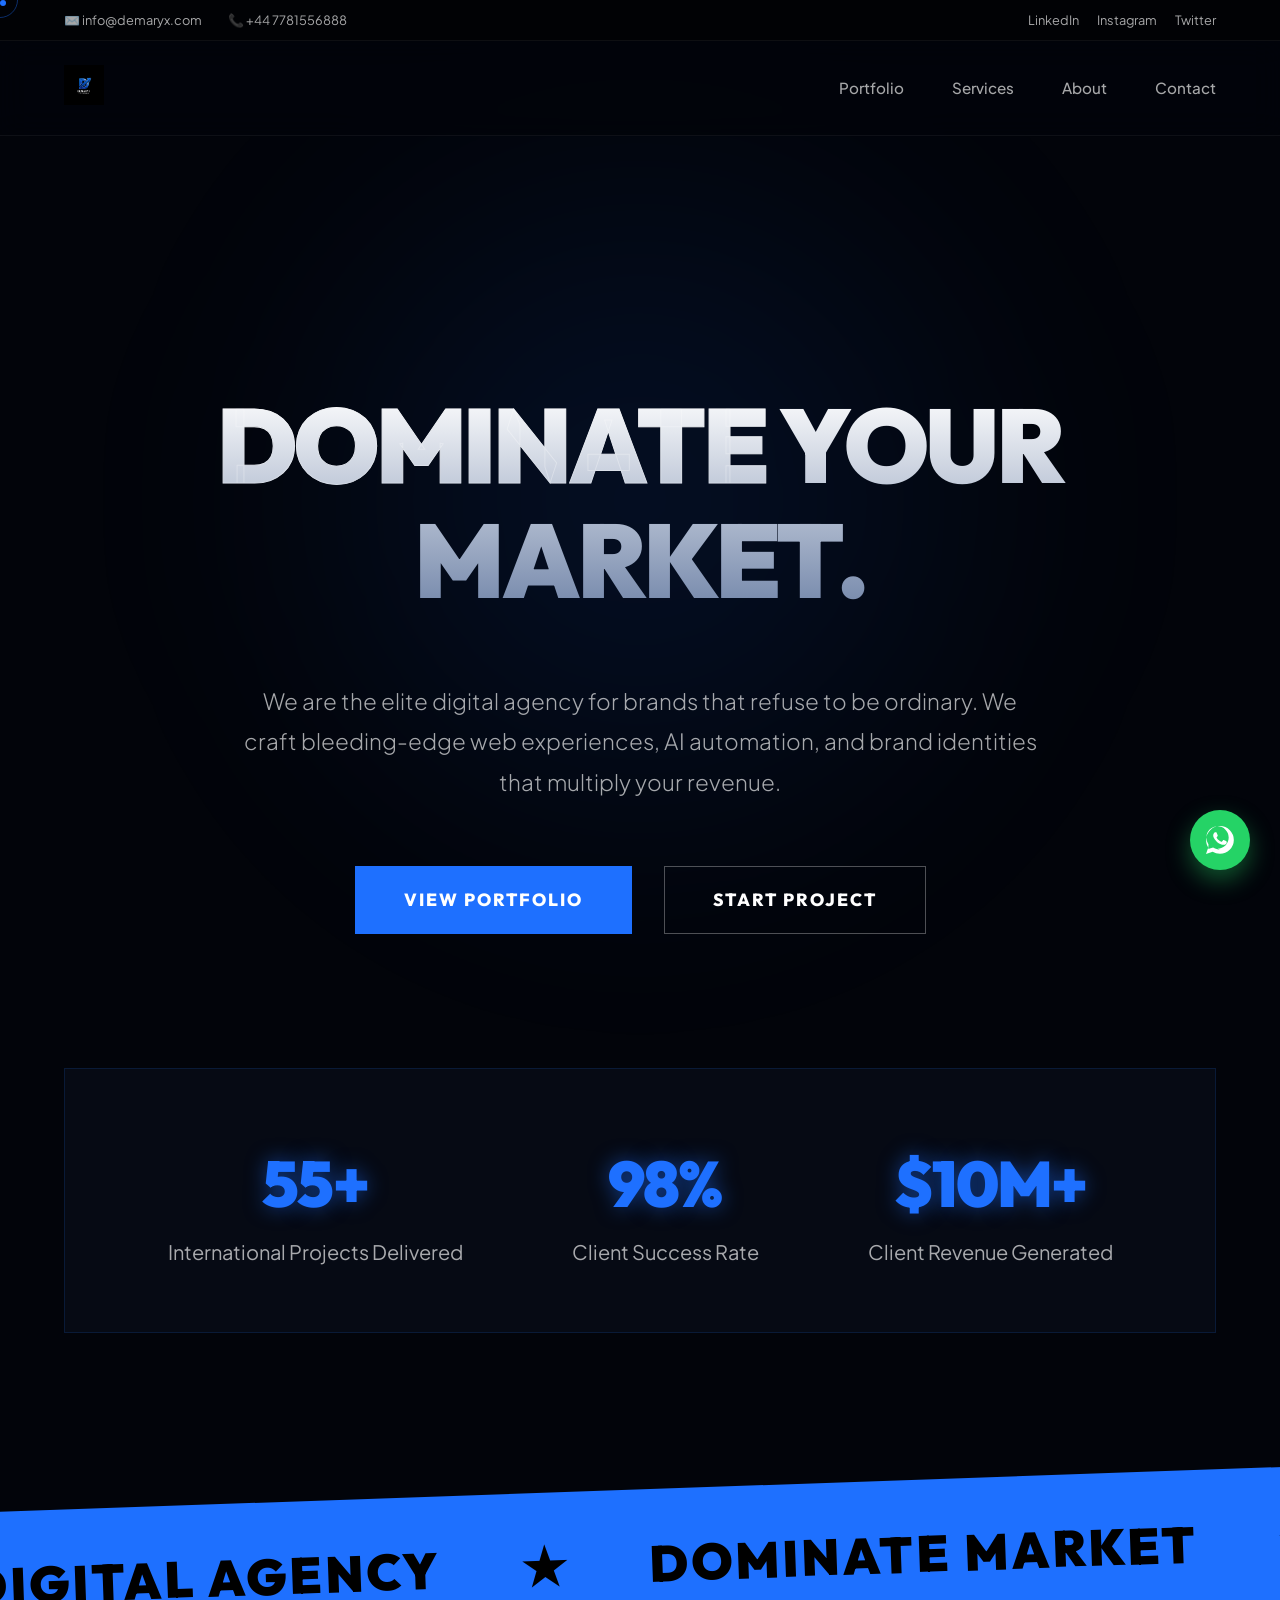
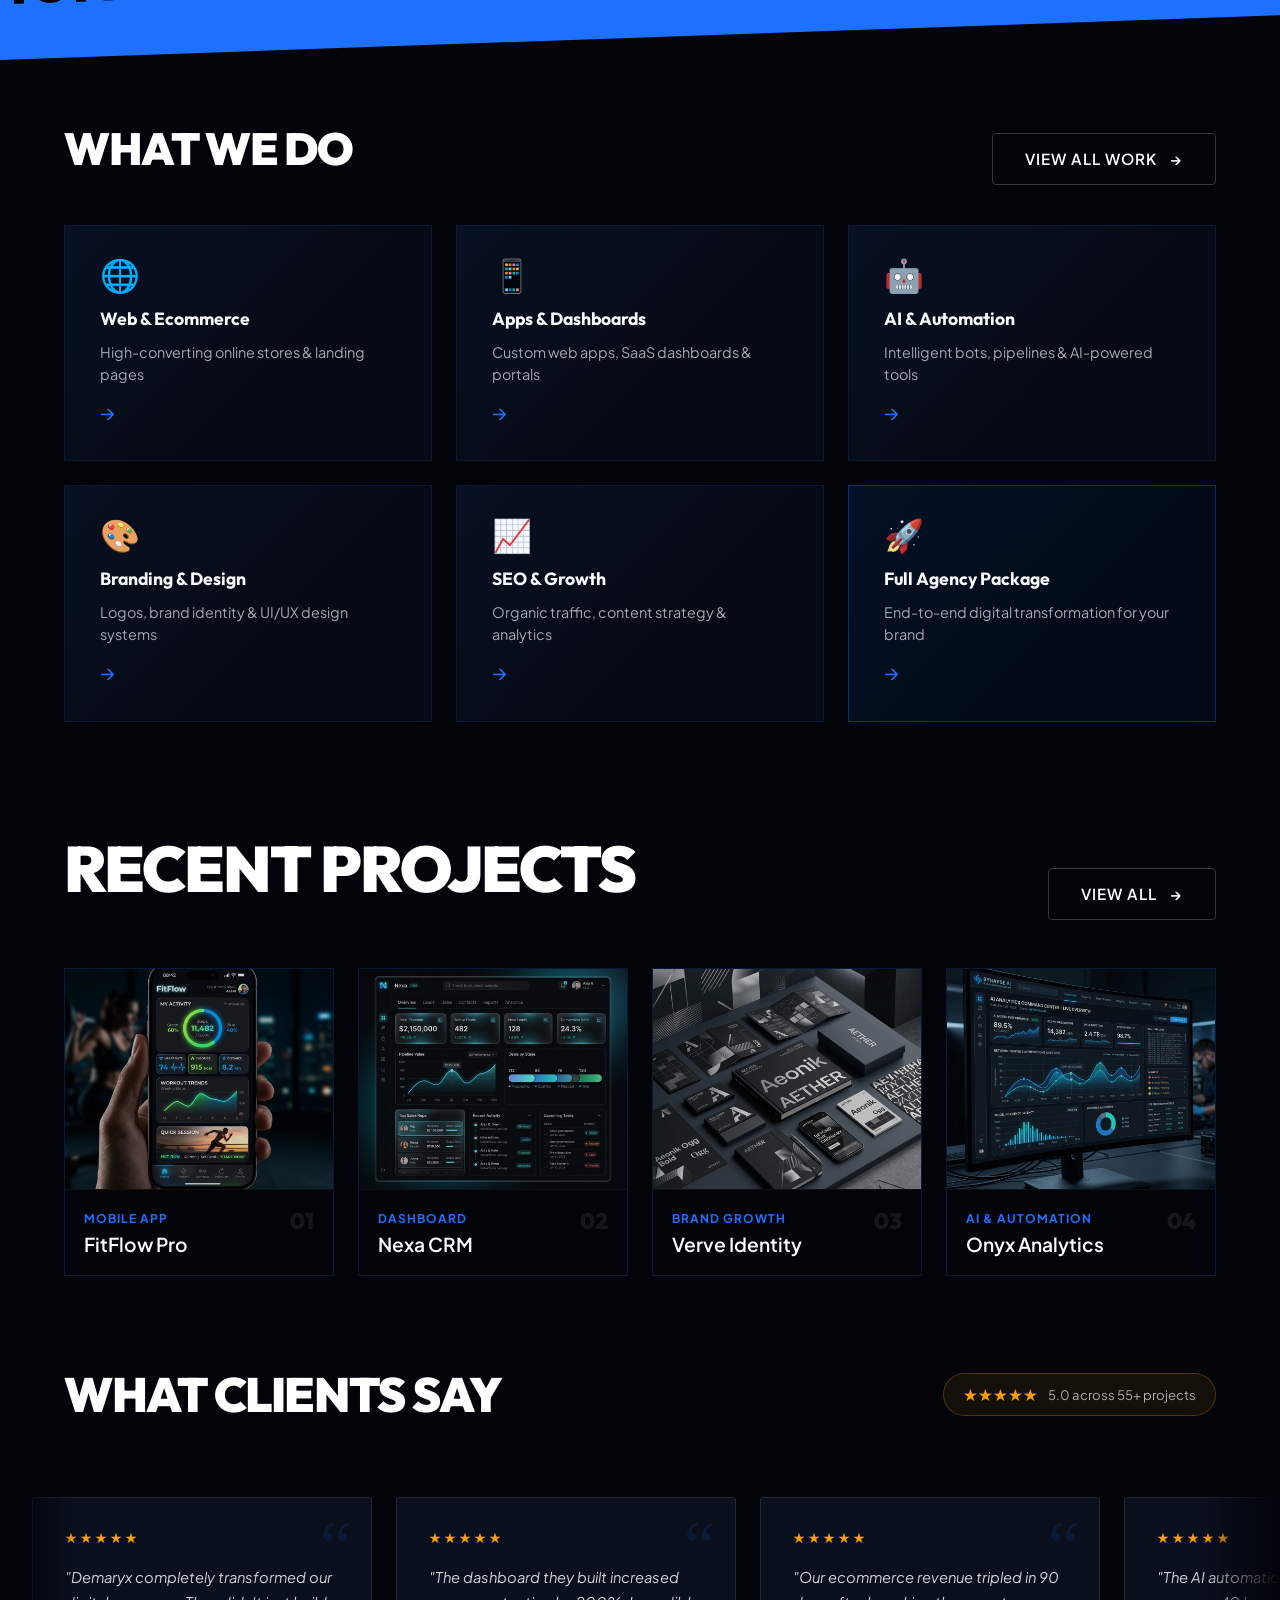
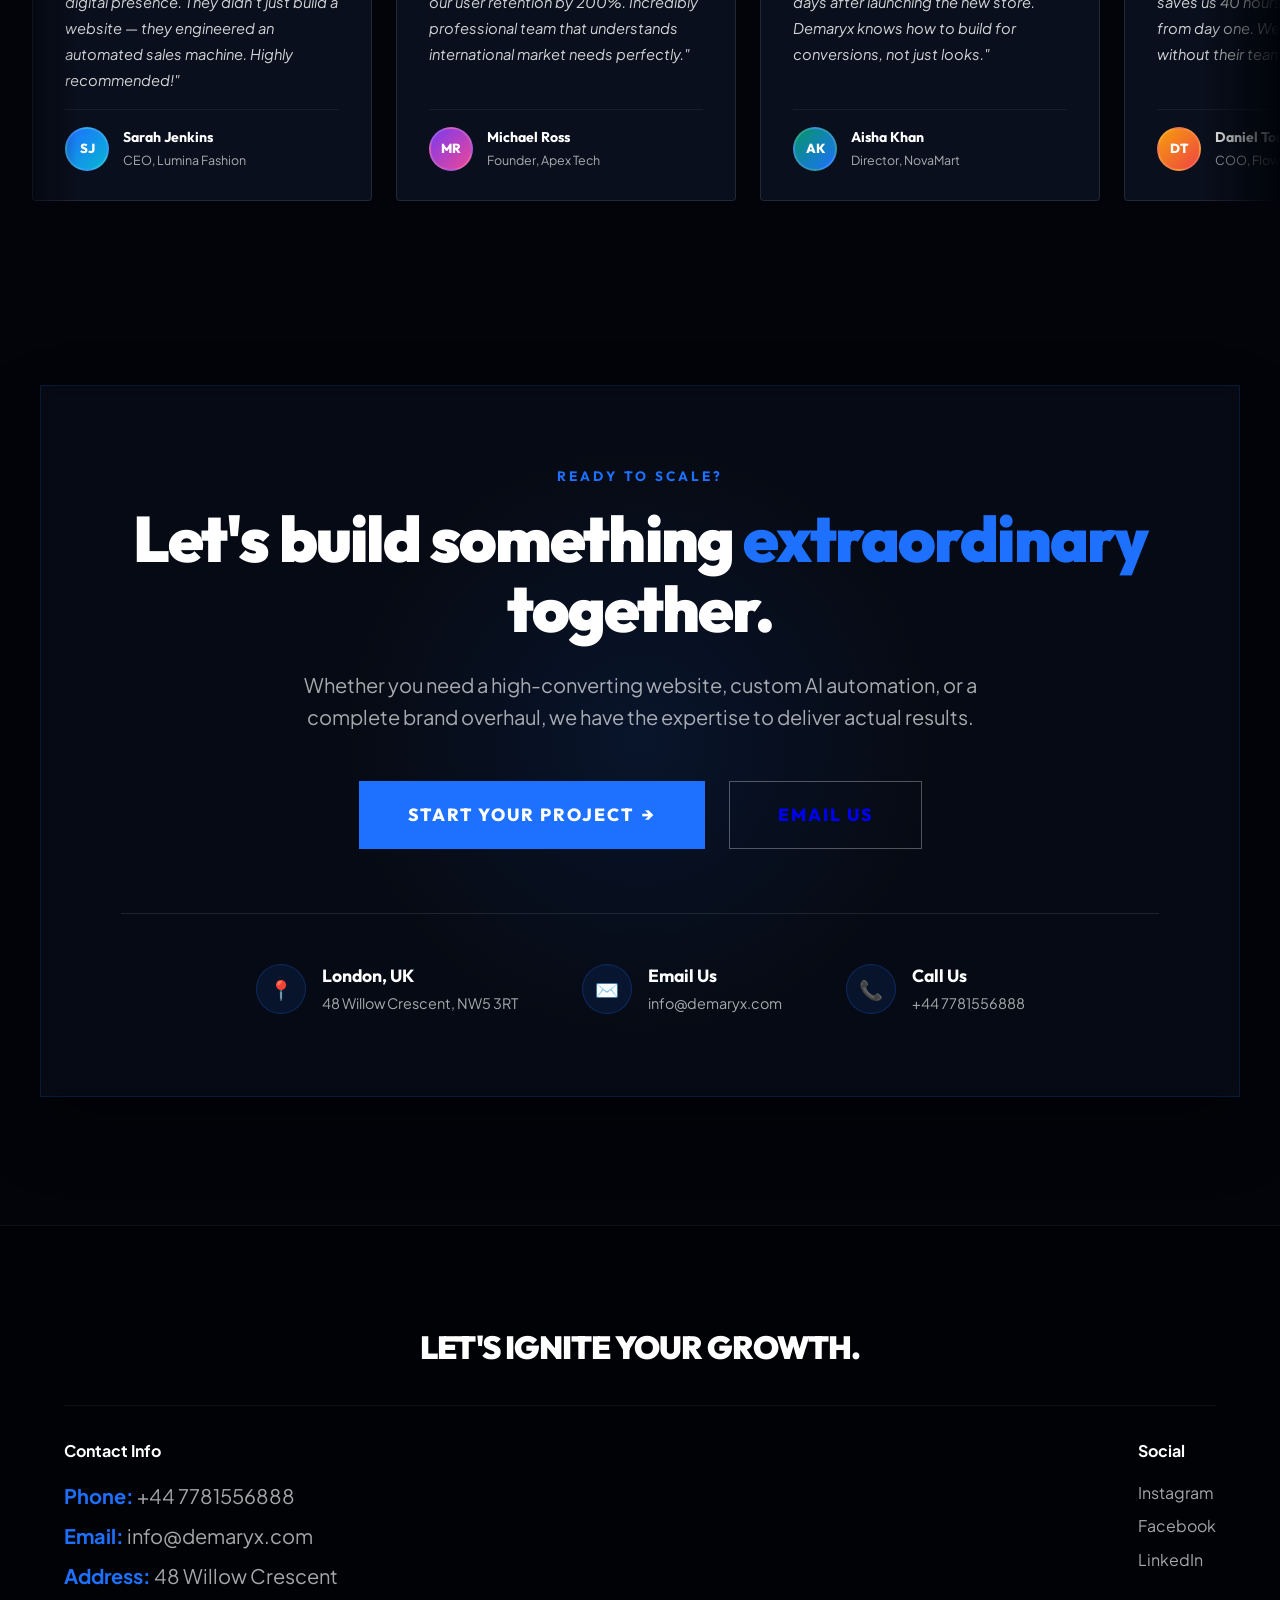
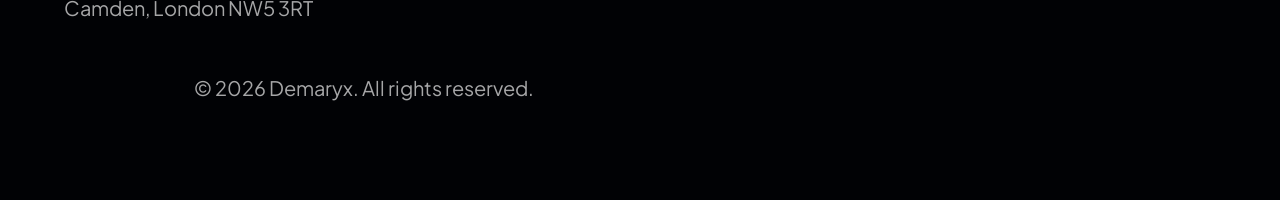
==== commit 1488ffc9: "Add files via upload update all files" ====
--- a/index.html
+++ b/index.html
@@ -72,7 +72,7 @@
     </section>
     
     <!-- Stats Section -->
-    <section class="container" style="padding-top: 2rem; padding-bottom: 5rem;">
+    <section class="container section-stats">
         <div class="stats-bar fade-in">
             <div class="stat-item">
                 <h3 class="stat-number">55+</h3>
@@ -118,9 +118,9 @@
     </div>
 
     <!-- Category Services Boxes -->
-    <section class="container fade-in" style="padding-top: 5rem; padding-bottom: 2rem;">
+    <section class="container section-what-we-do fade-in">
         <div class="recent-header" style="margin-bottom: 2.5rem;">
-            <h2 style="font-size: 2.5rem;">What We Do</h2>
+            <h2 style="font-size: clamp(2rem, 5vw, 2.8rem);">What We Do</h2>
             <a href="work.html" class="animated-btn">
                 <span class="btn-text">View All Work</span>
                 <span class="btn-icon">→</span>
@@ -167,7 +167,7 @@
     </section>
 
     <!-- Recent Projects -->
-    <section class="container" style="padding-top: 4rem;">
+    <section class="container section-recent-projects">
         <div class="recent-header fade-in">
             <h2>Recent Projects</h2>
             <a href="work.html" class="animated-btn">
@@ -184,7 +184,8 @@
             document.addEventListener("DOMContentLoaded", () => {
                 const grid = document.getElementById("homeProjectsGrid");
                 if(typeof projects !== 'undefined' && projects.length > 0) {
-                    const recentProjects = projects.slice(0, 4);
+                    // Show 4 most recent (last 4 added)
+                    const recentProjects = [...projects].reverse().slice(0, 4);
                     let html = '';
                     recentProjects.forEach((row, i) => {
                         const projNum = i + 1;
--- a/styles.css
+++ b/styles.css
@@ -164,8 +164,8 @@
 }
 
 h1 {
-    font-size: 6.5rem;
-    line-height: 1;
+    font-size: clamp(3rem, 10vw, 6.5rem);
+    line-height: 1.1;
     margin-bottom: 2rem;
     background: linear-gradient(180deg, #FFFFFF 0%, #7084a8 100%);
     -webkit-background-clip: text;
@@ -179,7 +179,7 @@
 }
 
 h2 {
-    font-size: 4rem;
+    font-size: clamp(2rem, 6vw, 4rem);
     margin-bottom: 1.5rem;
 }
 
@@ -374,11 +374,20 @@
     gap: 1.5rem;
 }
 
+/* Bento Item Classes to replace inline styles */
+.bento-full { grid-column: span 12; }
+.bento-half { grid-column: span 6; }
+.bento-third { grid-column: span 4; }
+
+@media (max-width: 900px) {
+    .bento-half, .bento-third { grid-column: span 12; }
+}
+
 .card {
     background: var(--box-surface);
     border: 1px solid rgba(255, 255, 255, 0.05);
     border-radius: 0;
-    padding: 4rem;
+    padding: clamp(1.5rem, 5vw, 4rem);
     backdrop-filter: blur(15px);
     transition: var(--transition-slow);
     position: relative;
@@ -805,7 +814,7 @@
 
 /* Detail Page */
 .detail-hero {
-    height: 80vh;
+    height: clamp(50vh, 70vh, 80vh);
     position: relative;
     margin-top: 60px;
     display: flex;
@@ -837,7 +846,7 @@
 }
 
 .detail-title-wrap h1 {
-    font-size: 5rem;
+    font-size: clamp(2.5rem, 8vw, 5rem);
     margin-bottom: 1rem;
     text-transform: uppercase;
 }
@@ -982,7 +991,7 @@
 
 /* Utility Classes for removed inline styles */
 .hero-title {
-    font-size: 6.5rem;
+    font-size: clamp(3rem, 10vw, 6.5rem);
 }
 
 .hero-btns {
@@ -1030,7 +1039,7 @@
     justify-content: space-around;
     background: var(--box-surface);
     border: 1px solid var(--box-border);
-    padding: 4rem;
+    padding: clamp(2rem, 5vw, 4rem);
     text-align: center;
     flex-wrap: wrap;
     gap: 2rem;
@@ -1130,18 +1139,6 @@
         color: var(--brand-accent);
     }
 
-    .hero-title {
-        font-size: 4rem;
-    }
-
-    h1 {
-        font-size: 4rem;
-    }
-
-    h2 {
-        font-size: 3rem;
-    }
-
     .hero-section {
         min-height: 80vh;
         padding-top: 120px;
@@ -1572,7 +1569,7 @@
 
 /* Individual Card */
 .testi-card {
-    width: 340px;
+    width: clamp(280px, 85vw, 340px);
     min-height: 220px;
     flex-shrink: 0;
     background: rgba(13, 20, 36, 0.7);
@@ -1903,4 +1900,18 @@
     height: 55px;
     background-color: rgba(30, 112, 255, 0.08);
     border-color: rgba(30, 112, 255, 0.5);
+}
+
+/* Responsive Utilities */
+.section-stats { padding-top: 2rem; padding-bottom: 5rem; }
+.section-what-we-do { padding-top: 5rem; padding-bottom: 2rem; }
+.section-recent-projects { padding-top: 4rem; }
+
+@media (max-width: 768px) {
+    .section-stats,
+    .section-what-we-do,
+    .section-recent-projects {
+        padding-top: 3rem;
+        padding-bottom: 3rem;
+    }
 }
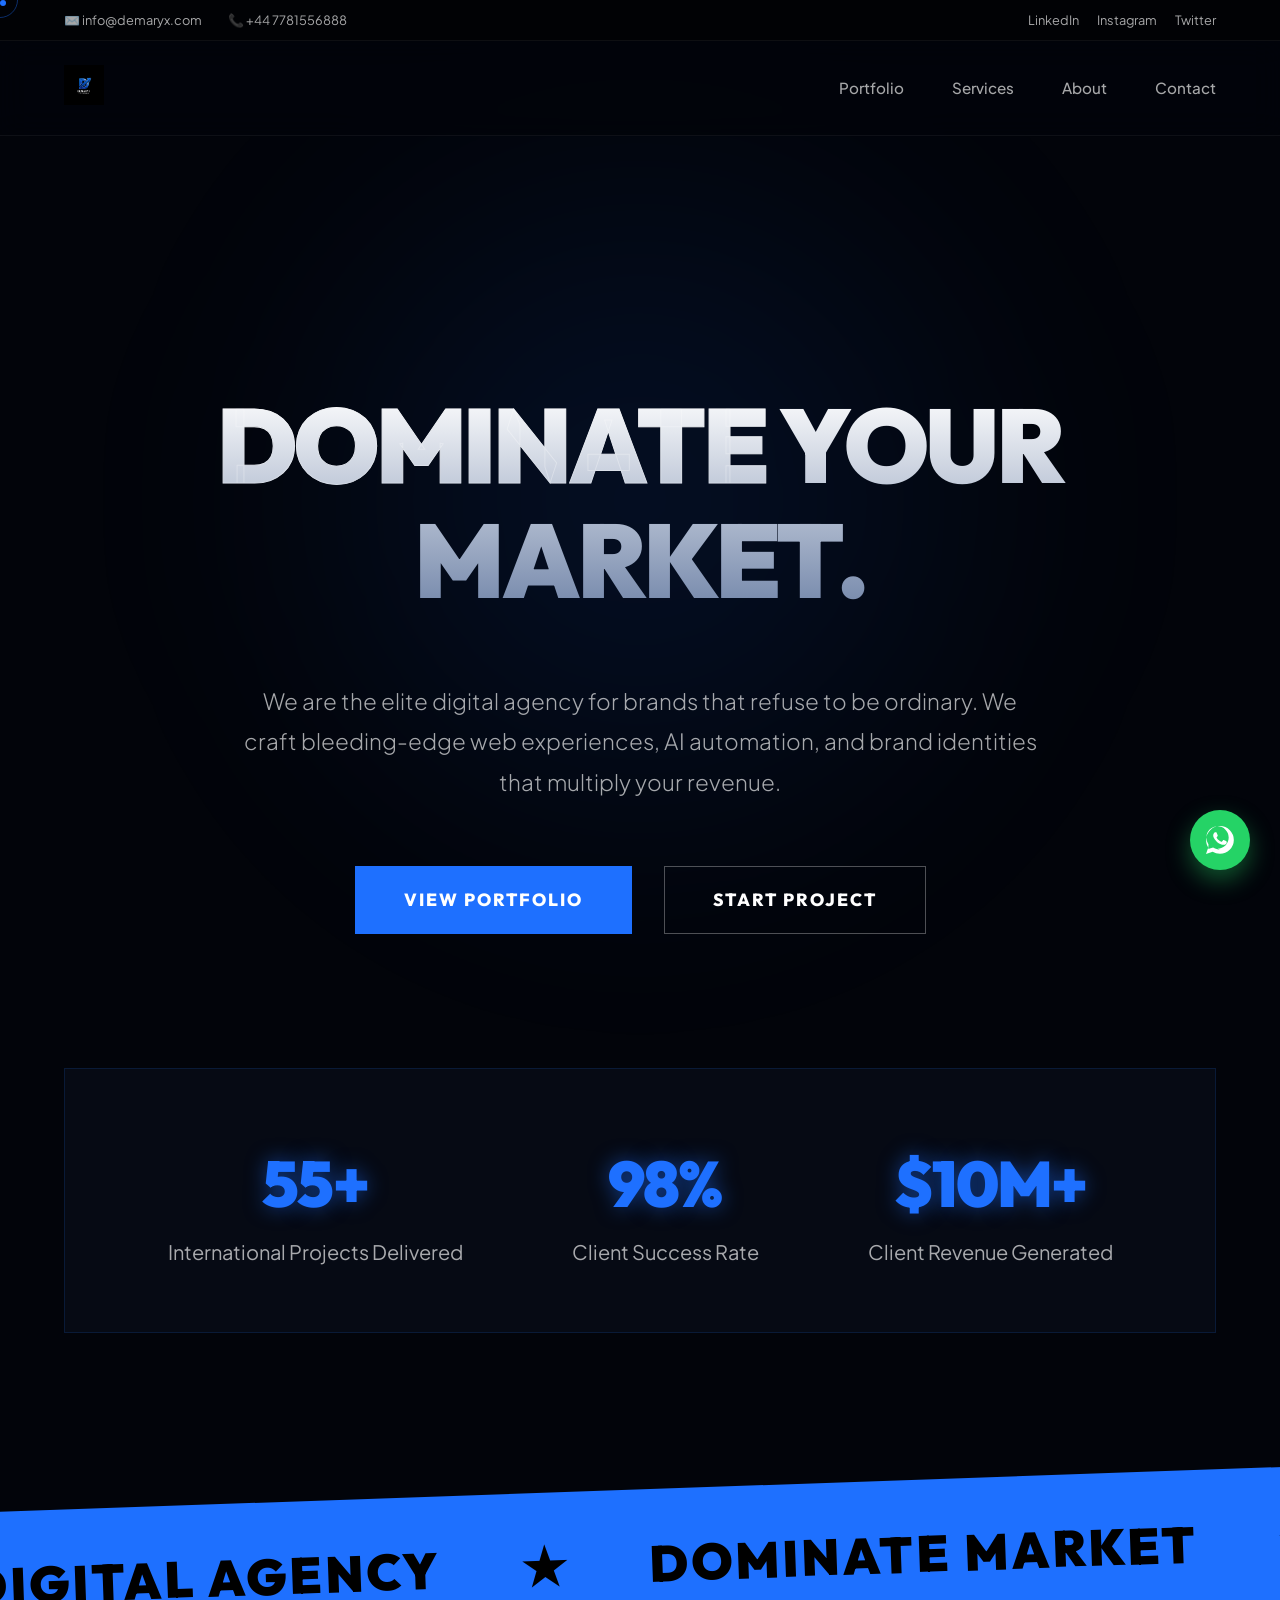
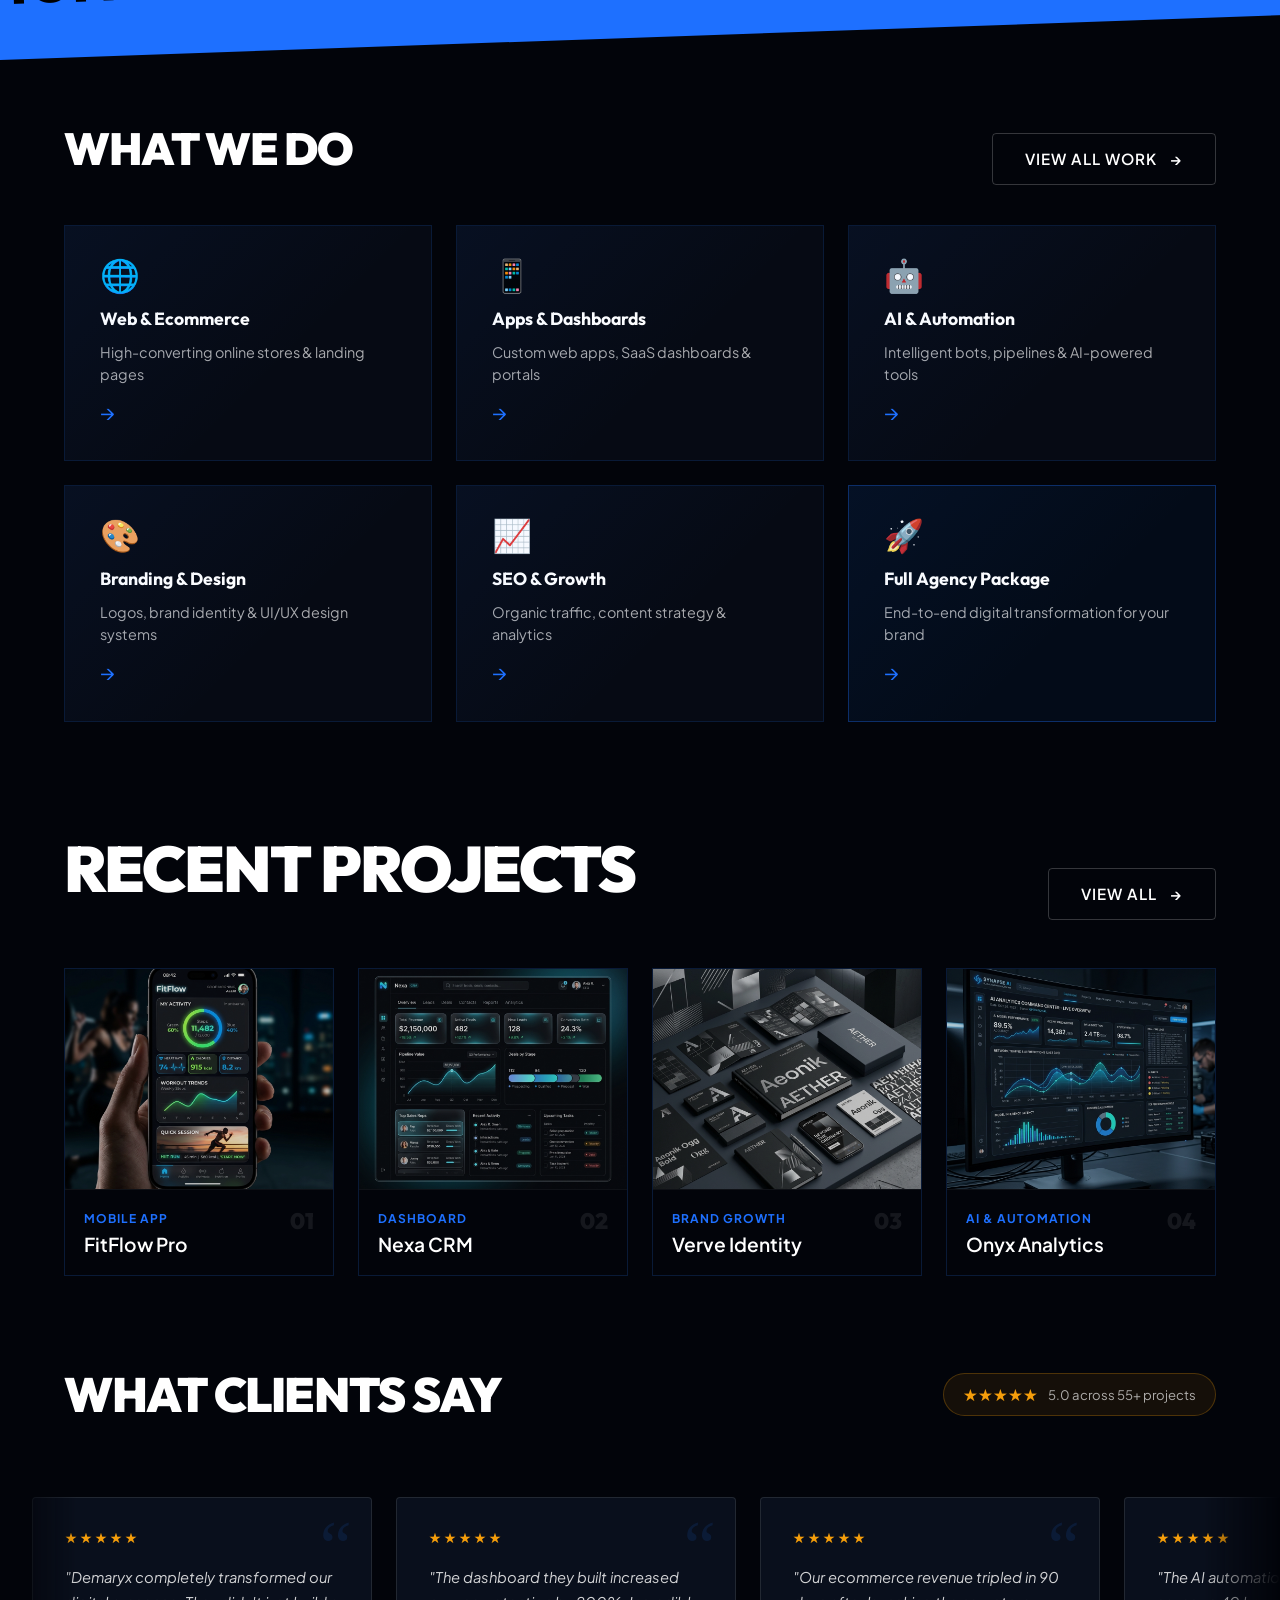
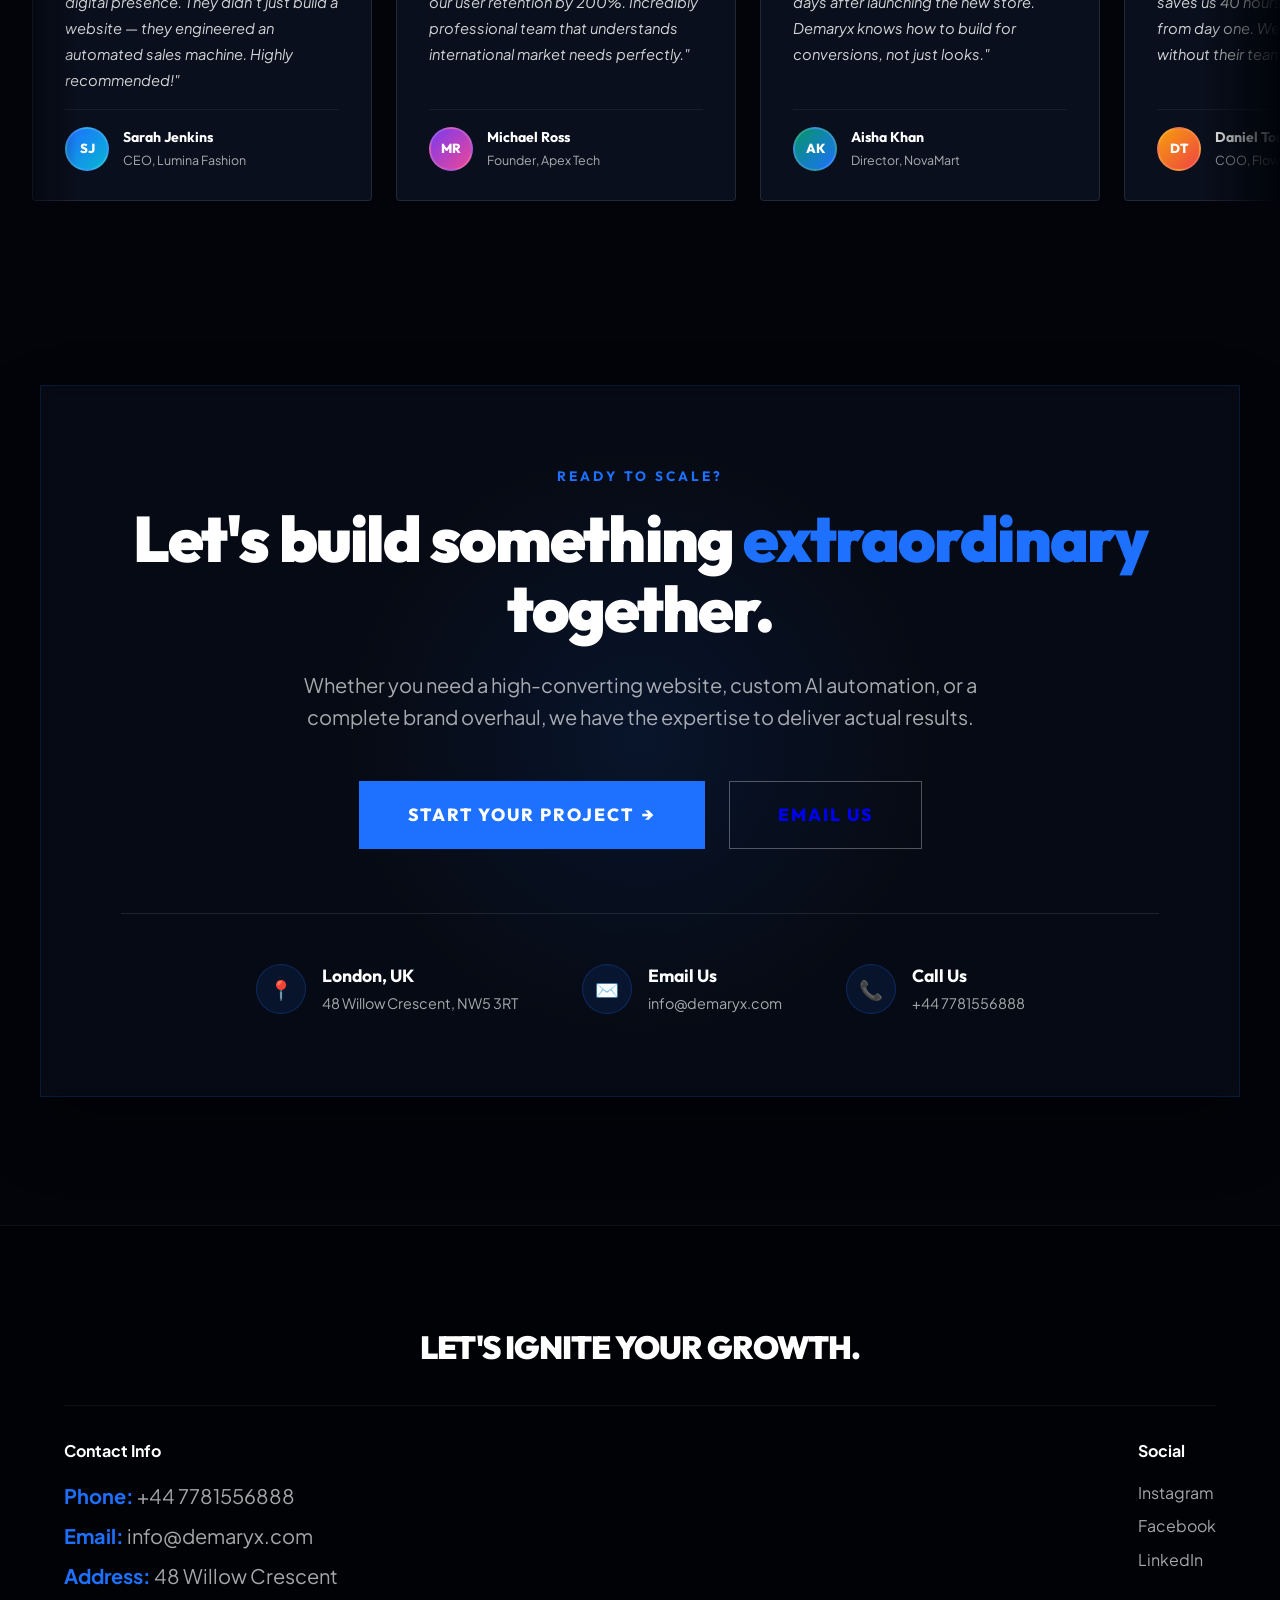
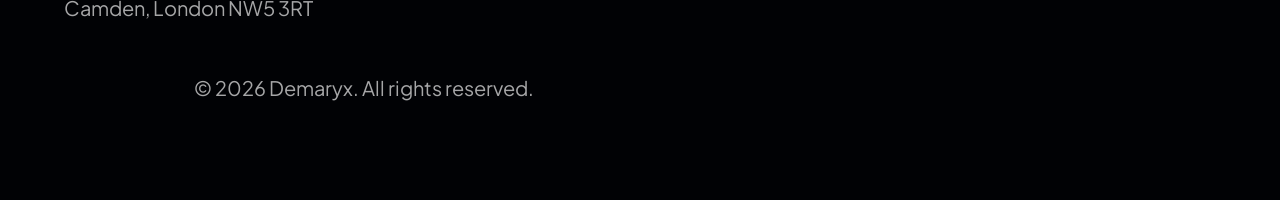
==== commit cca08c58: "responsive all" ====
--- a/index.html
+++ b/index.html
@@ -34,7 +34,7 @@
             </div>
             <div class="top-bar-right">
                 <a href="#">LinkedIn</a>
-                <a href="#">Instagram</a>
+                <a href="https://www.instagram.com/demaryx_tech/?hl=en" target="_blank">Instagram</a>
                 <a href="#">Twitter</a>
             </div>
         </div>
@@ -484,7 +484,7 @@
                 <div class="footer-col">
                     <h4 style="color:#fff; margin-bottom:1rem;">Social</h4>
                     <ul style="list-style:none;">
-                        <li style="margin-bottom:0.5rem;"><a href="#" style="color:var(--text-secondary); text-decoration:none;">Instagram</a></li>
+                        <li style="margin-bottom:0.5rem;"><a href="https://www.instagram.com/demaryx_tech/?hl=en" target="_blank" style="color:var(--text-secondary); text-decoration:none;">Instagram</a></li>
                         <li style="margin-bottom:0.5rem;"><a href="#" style="color:var(--text-secondary); text-decoration:none;">Facebook</a></li>
                         <li style="margin-bottom:0.5rem;"><a href="#" style="color:var(--text-secondary); text-decoration:none;">LinkedIn</a></li>
                     </ul>
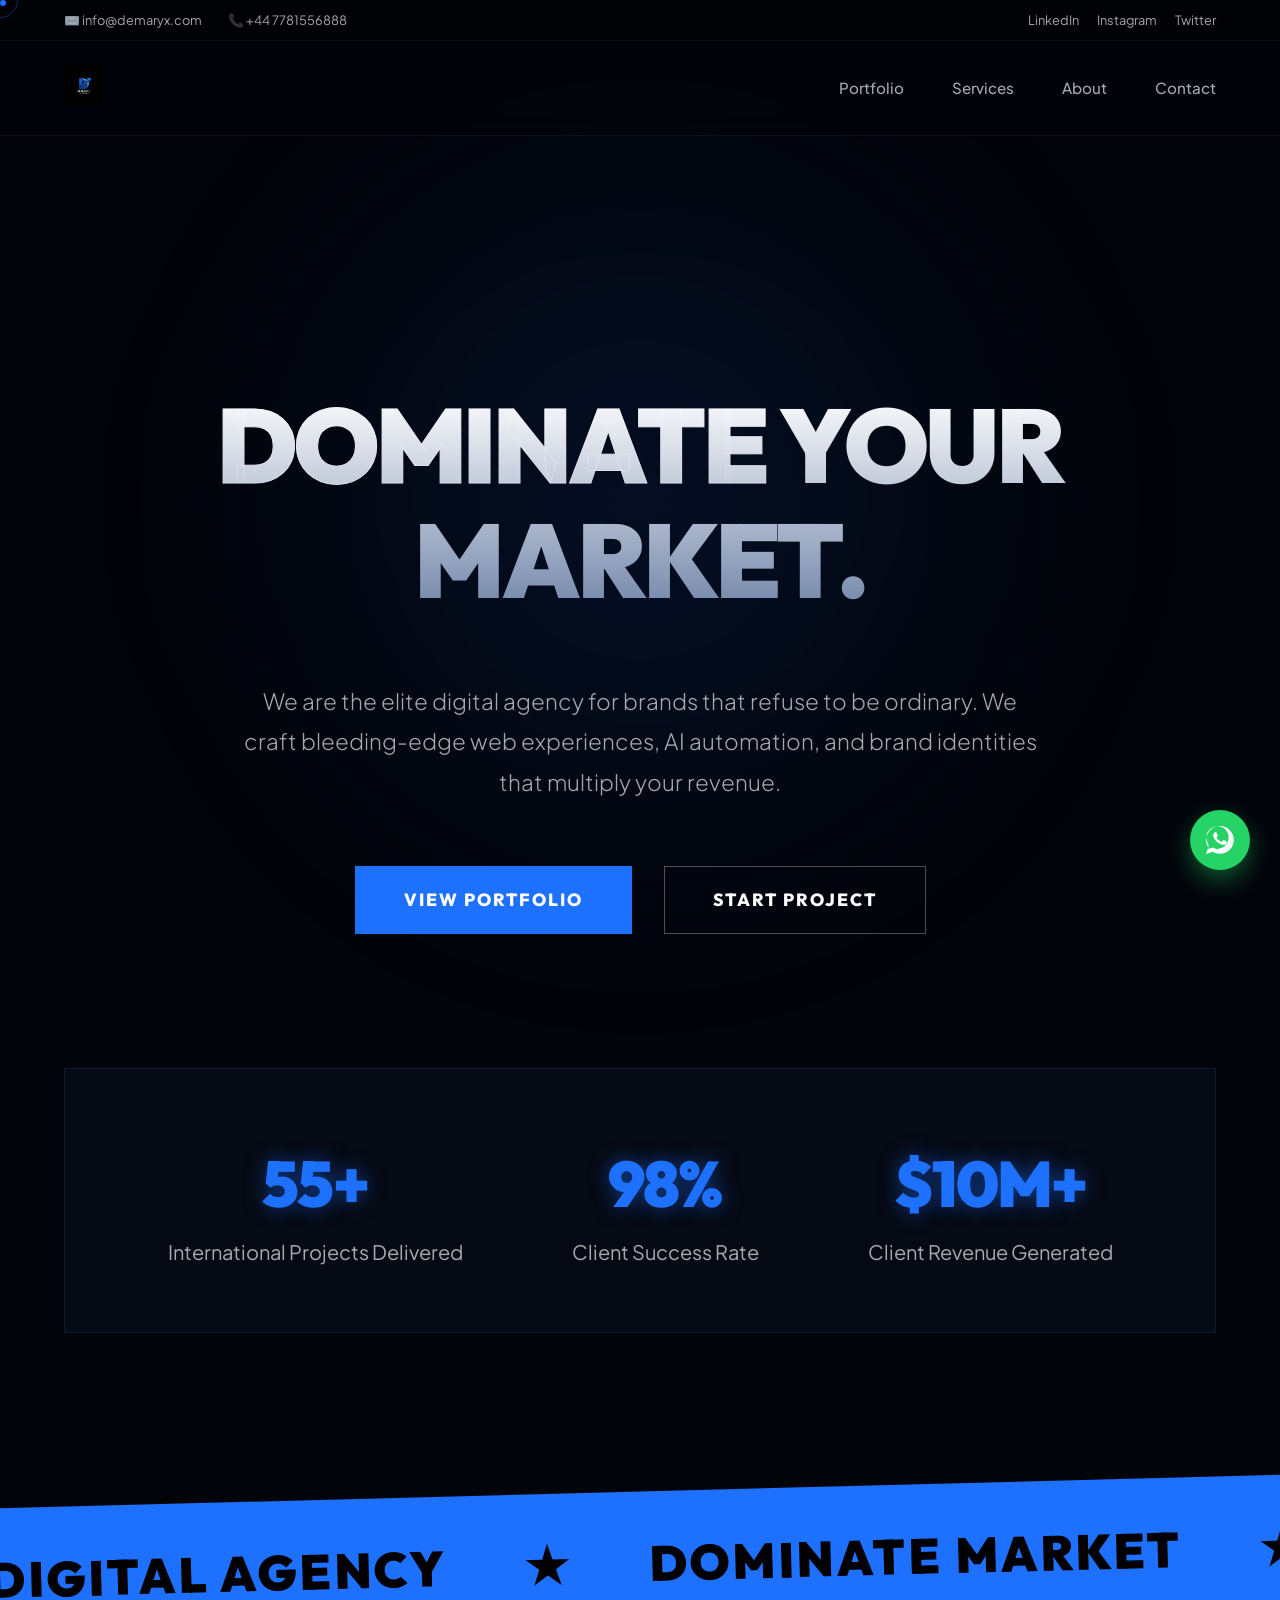
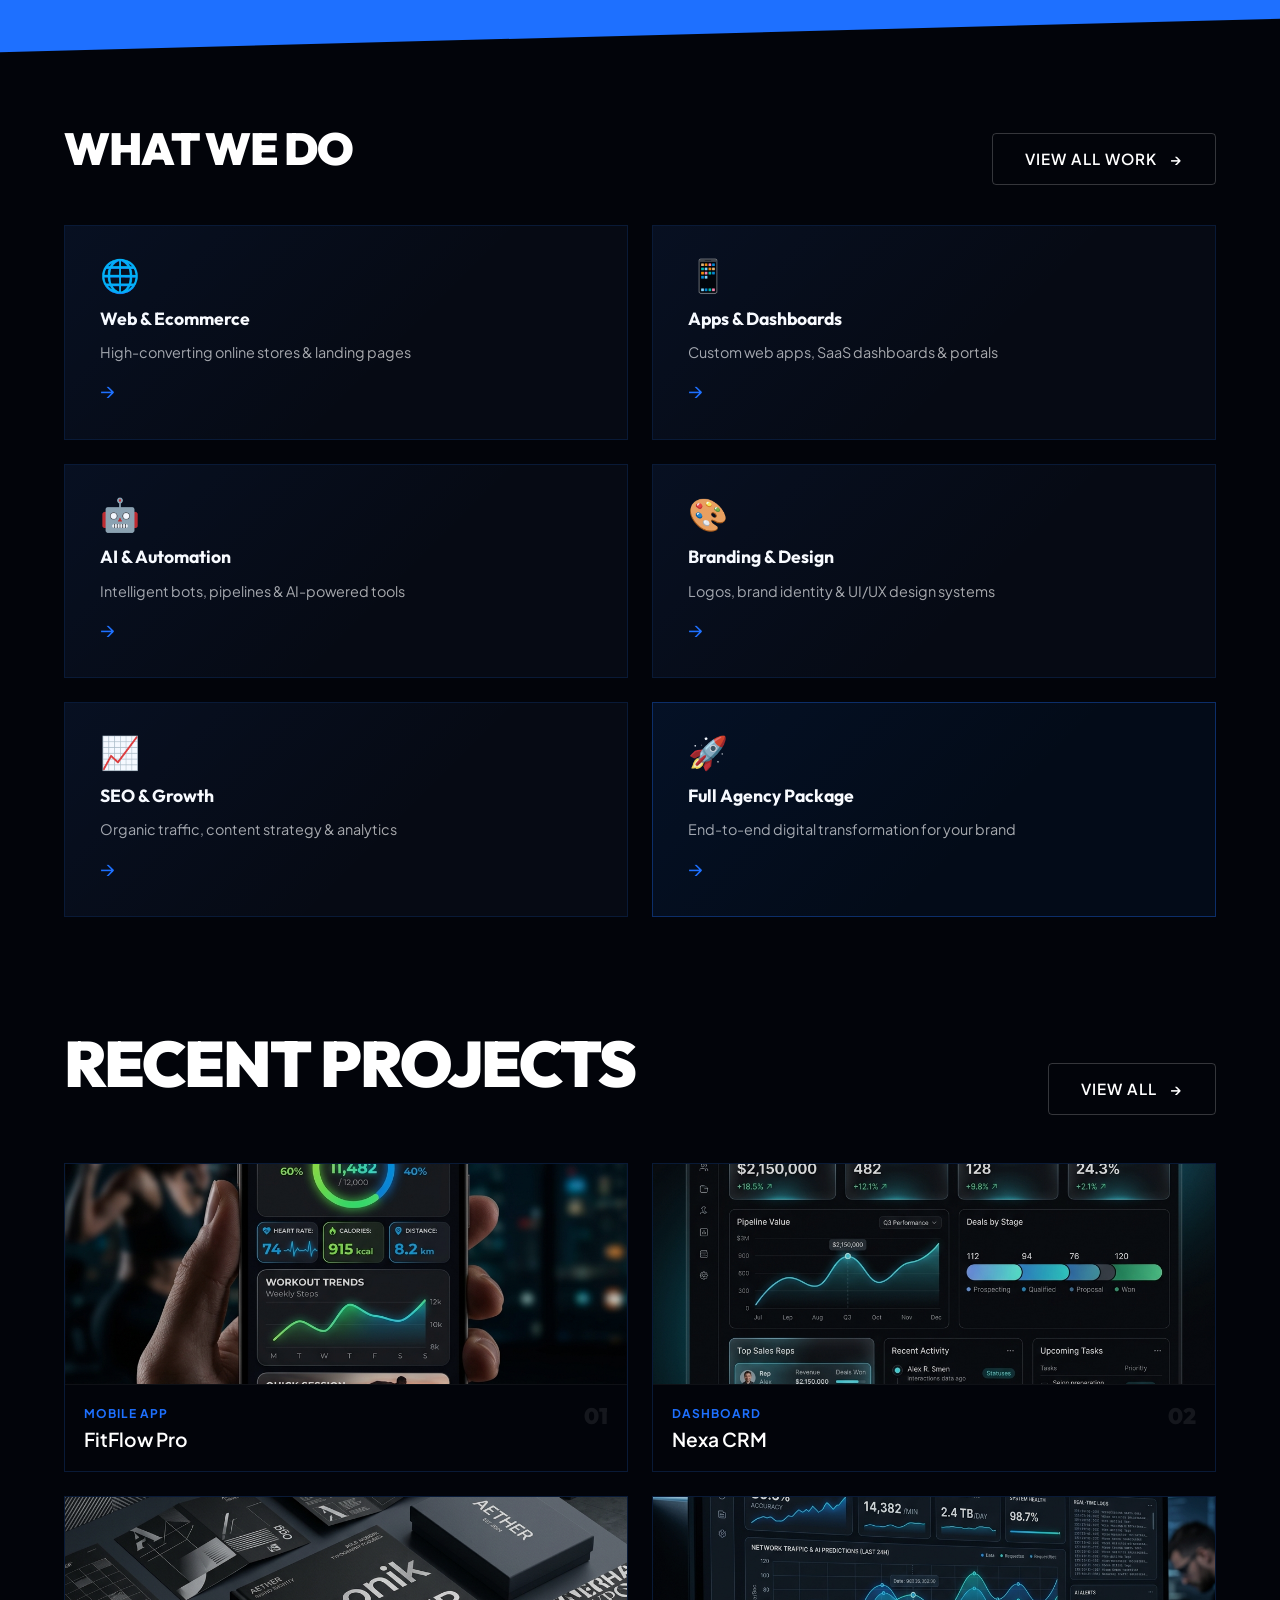
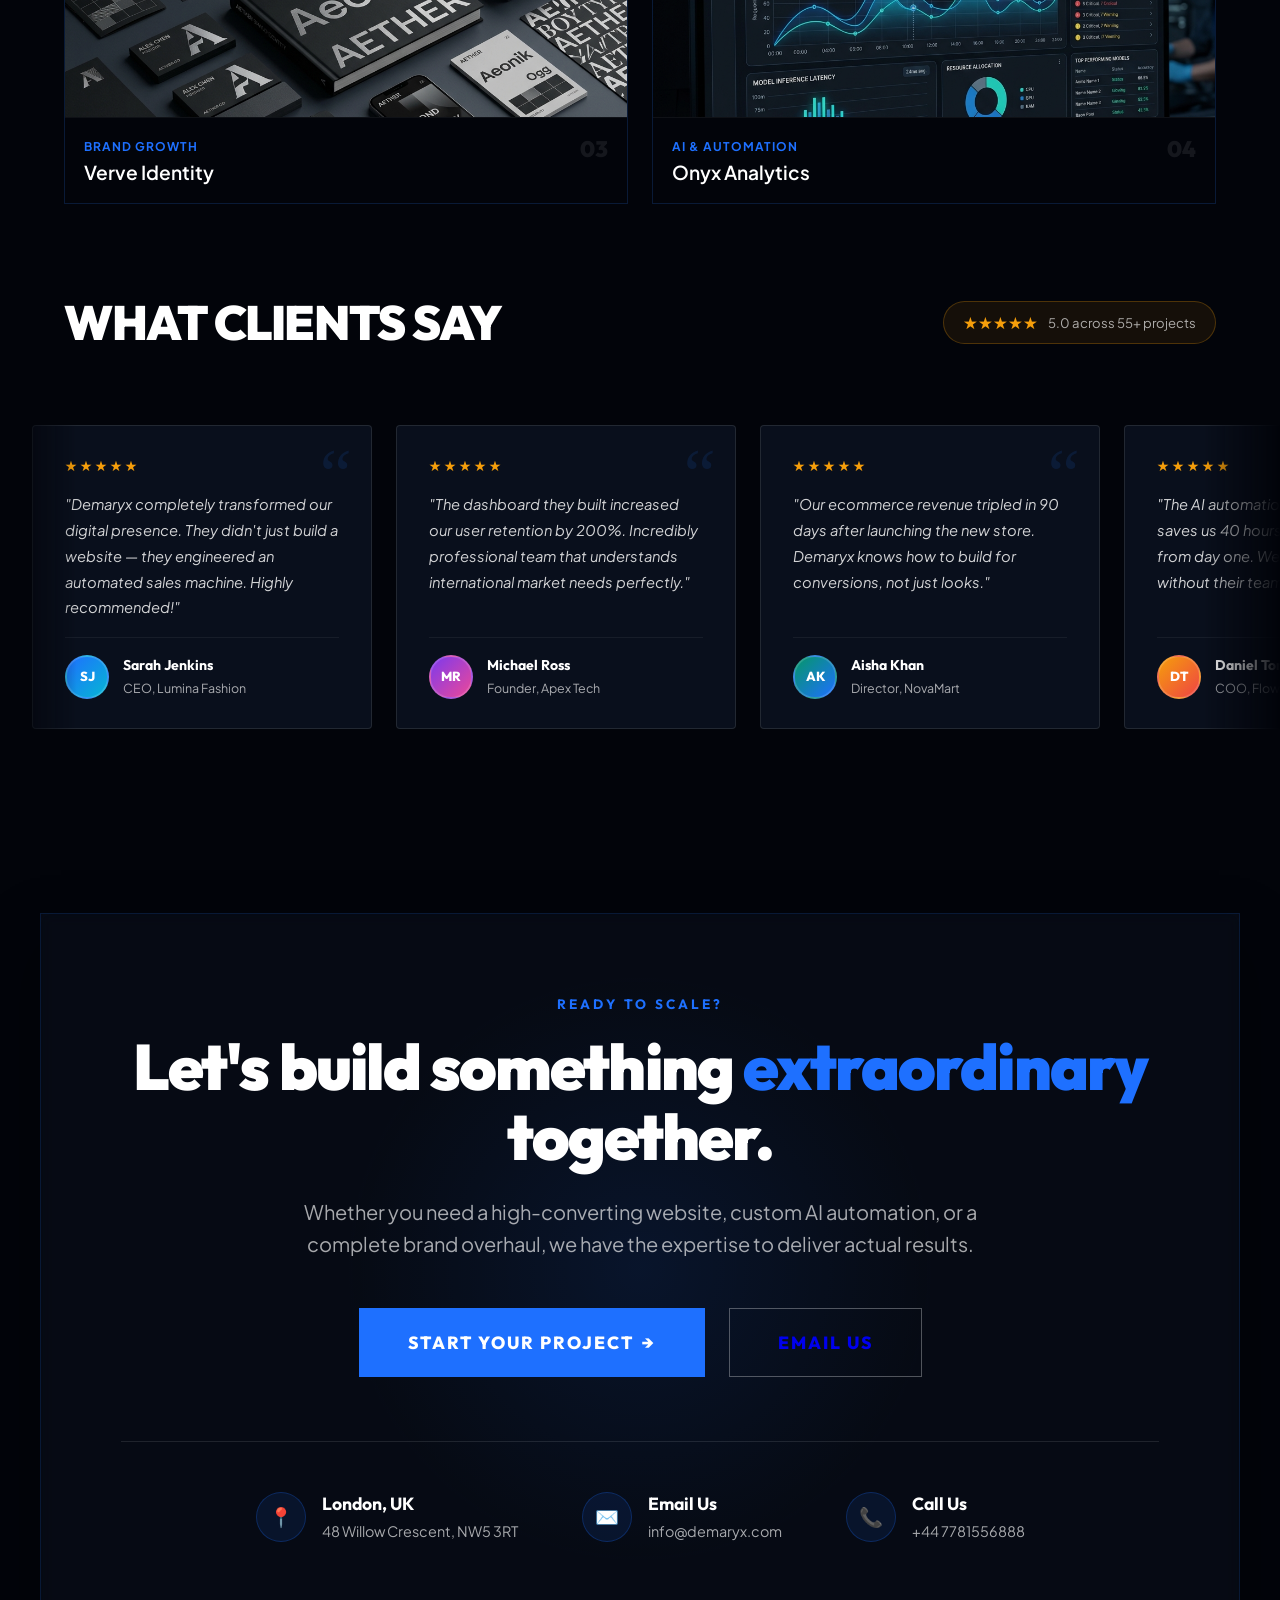
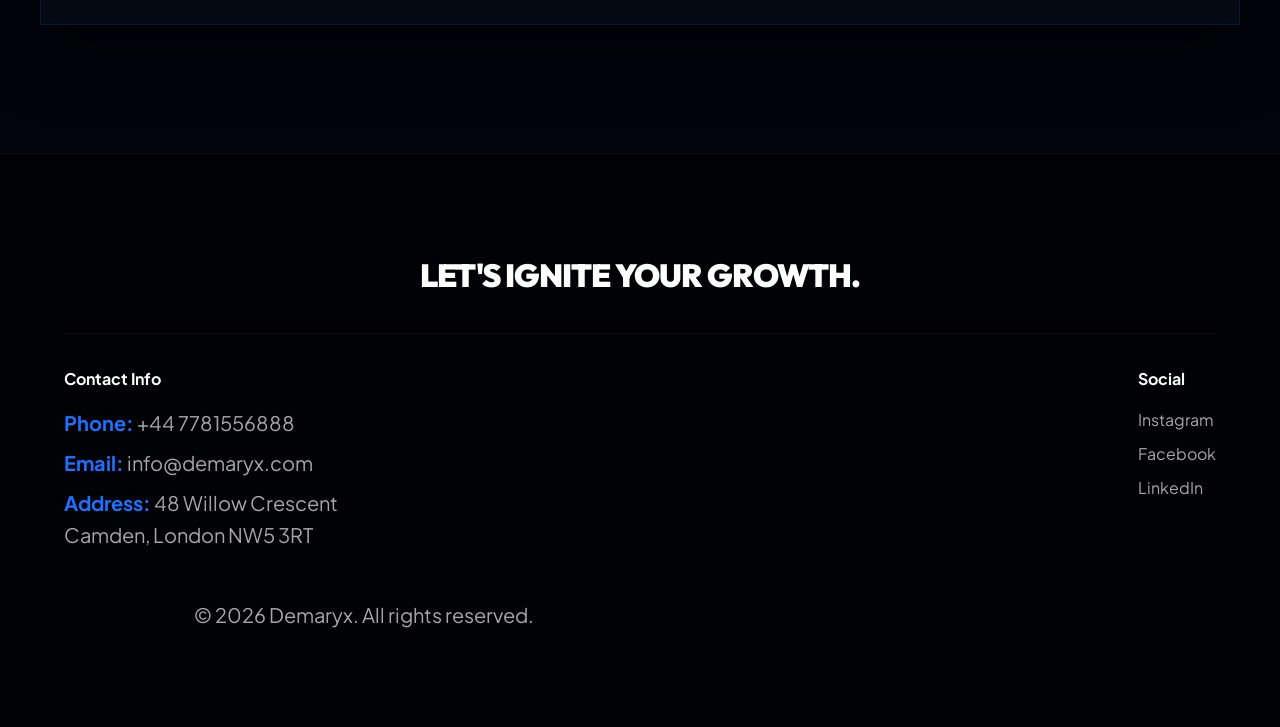
==== commit 44604549: "Add files via upload eiditon nav issues" ====
--- a/index.html
+++ b/index.html
@@ -46,7 +46,11 @@
                 <a href="index.html" class="logo"><img src="assets/logo 1.png" alt="Demaryx"></a>
 
                 <input type="checkbox" id="menu-toggle" class="menu-checkbox" hidden>
-                <label for="menu-toggle" class="menu-btn">&#9776;</label>
+                <label for="menu-toggle" class="menu-btn">
+                    <span></span>
+                    <span></span>
+                    <span></span>
+                </label>
 
                 <ul class="nav-links">
                     <li><a href="work.html">Portfolio</a></li>
--- a/styles.css
+++ b/styles.css
@@ -24,20 +24,23 @@
     box-sizing: border-box;
 }
 
-html {
-    scroll-behavior: smooth;
+html,
+body {
+    overflow-x: hidden;
+    width: 100%;
+    position: relative;
 }
 
 body {
     background-color: var(--bg-base);
     color: var(--text-primary);
     font-family: var(--font-body);
-    overflow-x: hidden;
     line-height: 1.6;
     display: flex;
     flex-direction: column;
     min-height: 100vh;
 }
+
 main {
     flex-grow: 1;
 }
@@ -55,6 +58,17 @@
     align-items: center;
     justify-content: center;
     transition: opacity 0.6s ease-in-out, visibility 0.6s;
+    padding: 2rem;
+}
+
+.loader-content {
+    display: flex;
+    flex-direction: column;
+    align-items: center;
+    justify-content: center;
+    width: 100%;
+    max-width: 400px;
+    text-align: center;
 }
 
 #preloader.hide {
@@ -92,7 +106,8 @@
 }
 
 .loader-track {
-    width: 300px;
+    width: 80%;
+    max-width: 300px;
     height: 3px;
     background: rgba(30, 112, 255, 0.1);
     overflow: hidden;
@@ -150,7 +165,7 @@
 .container {
     max-width: 1440px;
     margin: 0 auto;
-    padding: 0 5%;
+    padding: 0 clamp(1rem, 5%, 4rem);
 }
 
 /* Typography */
@@ -164,12 +179,13 @@
 }
 
 h1 {
-    font-size: clamp(3rem, 10vw, 6.5rem);
+    font-size: clamp(1.8rem, 8vw, 6.5rem);
     line-height: 1.1;
     margin-bottom: 2rem;
     background: linear-gradient(180deg, #FFFFFF 0%, #7084a8 100%);
     -webkit-background-clip: text;
     -webkit-text-fill-color: transparent;
+    word-wrap: break-word;
 }
 
 .hero-outline {
@@ -179,7 +195,7 @@
 }
 
 h2 {
-    font-size: clamp(2rem, 6vw, 4rem);
+    font-size: clamp(1.8rem, 6vw, 4rem);
     margin-bottom: 1.5rem;
 }
 
@@ -330,16 +346,15 @@
 
 /* MARQUEE */
 .marquee-container {
-    width: 100vw;
+    width: 100%;
     overflow: hidden;
     white-space: nowrap;
     padding: 2rem 0;
     background: var(--brand-accent);
     position: relative;
-    left: calc(-50vw + 50%);
-    transform: rotate(-2deg) scale(1.05);
     z-index: 10;
     margin-top: 5rem;
+    transform: rotate(-1.5deg) scale(1.02);
 }
 
 .marquee-content {
@@ -375,12 +390,27 @@
 }
 
 /* Bento Item Classes to replace inline styles */
-.bento-full { grid-column: span 12; }
-.bento-half { grid-column: span 6; }
-.bento-third { grid-column: span 4; }
-
-@media (max-width: 900px) {
-    .bento-half, .bento-third { grid-column: span 12; }
+.bento-full {
+    grid-column: span 12;
+}
+
+.bento-half {
+    grid-column: span 6;
+}
+
+.bento-third {
+    grid-column: span 4;
+}
+
+@media (max-width: 768px) {
+    .bento-grid {
+        grid-template-columns: 1fr;
+    }
+
+    .bento-half,
+    .bento-third {
+        grid-column: span 12;
+    }
 }
 
 .card {
@@ -991,7 +1021,7 @@
 
 /* Utility Classes for removed inline styles */
 .hero-title {
-    font-size: clamp(3rem, 10vw, 6.5rem);
+    font-size: clamp(2.2rem, 10vw, 6.5rem);
 }
 
 .hero-btns {
@@ -1086,23 +1116,15 @@
     margin: 0;
 }
 
-@media(max-width: 1024px) {
-    .hero-title {
-        font-size: 5rem;
-    }
-
-    h1 {
-        font-size: 5rem;
-    }
-
-    .projects-grid {
-        grid-template-columns: repeat(2, 1fr);
-    }
-
-    .categories-grid {
-        grid-template-columns: repeat(2, 1fr);
-    }
-}
+.categories-grid {
+    grid-template-columns: repeat(2, 1fr);
+}
+
+.projects-grid {
+    grid-template-columns: repeat(2, 1fr);
+}
+
+
 
 @media(max-width: 900px) {
     .menu-btn {
@@ -1118,21 +1140,94 @@
         width: 100%;
         height: 100vh;
         background: rgba(2, 4, 10, 0.98);
-        backdrop-filter: blur(20px);
+        backdrop-filter: blur(25px);
         padding-top: 100px;
-        transition: 0.4s cubic-bezier(0.25, 1, 0.5, 1);
+        transition: 0.6s cubic-bezier(0.25, 1, 0.5, 1);
         align-items: center;
         justify-content: center;
-        gap: 3rem;
+        gap: 2.5rem;
         z-index: 998;
+        visibility: hidden;
+        pointer-events: none;
+    }
+
+    .nav-links li {
+        opacity: 0;
+        transform: translateY(20px);
+        transition: all 0.4s cubic-bezier(0.25, 1, 0.5, 1);
+    }
+
+    #menu-toggle:checked~.nav-links li {
+        opacity: 1;
+        transform: translateY(0);
+    }
+
+    /* Staggered intervals */
+    #menu-toggle:checked~.nav-links li:nth-child(1) {
+        transition-delay: 0.1s;
+    }
+
+    #menu-toggle:checked~.nav-links li:nth-child(2) {
+        transition-delay: 0.2s;
+    }
+
+    #menu-toggle:checked~.nav-links li:nth-child(3) {
+        transition-delay: 0.3s;
+    }
+
+    #menu-toggle:checked~.nav-links li:nth-child(4) {
+        transition-delay: 0.4s;
     }
 
     .nav-links a {
-        font-size: 2rem;
+        font-size: clamp(1.5rem, 8vw, 2.5rem);
+        font-family: var(--font-heading);
+        font-weight: 900;
+        text-transform: uppercase;
+        color: #fff;
+        text-decoration: none;
+        transition: color 0.3s;
+    }
+
+    .nav-links a:hover {
+        color: var(--brand-accent);
     }
 
     #menu-toggle:checked~.nav-links {
         right: 0;
+        visibility: visible;
+        pointer-events: all;
+    }
+
+    /* Animated Hamburger Bars */
+    .menu-btn {
+        display: flex;
+        flex-direction: column;
+        justify-content: space-between;
+        width: 30px;
+        height: 20px;
+        font-size: 0;
+        /* hide fallback character if any */
+    }
+
+    .menu-btn span {
+        display: block;
+        width: 100%;
+        height: 2px;
+        background: #fff;
+        transition: 0.4s;
+    }
+
+    #menu-toggle:checked+.menu-btn span:nth-child(1) {
+        transform: translateY(9px) rotate(45deg);
+    }
+
+    #menu-toggle:checked+.menu-btn span:nth-child(2) {
+        opacity: 0;
+    }
+
+    #menu-toggle:checked+.menu-btn span:nth-child(3) {
+        transform: translateY(-9px) rotate(-45deg);
     }
 
     #menu-toggle:checked~.menu-btn {
@@ -1224,7 +1319,7 @@
 
     .projects-grid {
         grid-template-columns: 1fr;
-        gap: 1rem;
+        gap: 1.5rem;
     }
 
     .categories-grid {
@@ -1327,7 +1422,7 @@
 
 .pf-grid {
     display: grid;
-    grid-template-columns: repeat(3, 1fr);
+    grid-template-columns: repeat(auto-fit, minmax(clamp(280px, 45vw, 400px), 1fr));
     gap: 1.5rem;
 }
 
@@ -1554,7 +1649,8 @@
     display: flex;
     gap: 1.5rem;
     width: max-content;
-    padding: 0.5rem 2rem 1.5rem;   /* left padding so first card isn't clipped */
+    padding: 0.5rem 2rem 1.5rem;
+    /* left padding so first card isn't clipped */
     animation: testiScroll 45s linear infinite;
 }
 
@@ -1562,6 +1658,7 @@
     from {
         transform: translateX(0);
     }
+
     to {
         transform: translateX(-50%);
     }
@@ -1671,7 +1768,7 @@
    ===================== */
 .top-bar {
     background: #010205;
-    border-bottom: 1px solid rgba(255,255,255,0.05);
+    border-bottom: 1px solid rgba(255, 255, 255, 0.05);
     padding: 0.6rem 0;
     font-size: 0.8rem;
     color: var(--text-secondary);
@@ -1702,12 +1799,30 @@
 }
 
 @media(max-width: 600px) {
+    .top-bar {
+        padding: 0.8rem 1rem;
+    }
+
     .top-bar-inner {
         flex-direction: column;
+        gap: 0.8rem;
+        text-align: center;
+    }
+
+    .top-bar-left,
+    .top-bar-right {
+        display: flex;
+        flex-direction: column;
         gap: 0.5rem;
-        text-align: center;
-    }
-    .top-bar-left span { margin-right: 0.5rem; }
+        align-items: center;
+        width: 100%;
+    }
+
+    .top-bar-left span,
+    .top-bar-right a {
+        margin: 0;
+        font-size: 0.75rem;
+    }
 }
 
 /* =====================
@@ -1731,16 +1846,18 @@
     flex-direction: column;
     align-items: center;
     text-align: center;
-    box-shadow: 0 30px 60px rgba(0,0,0,0.4);
+    box-shadow: 0 30px 60px rgba(0, 0, 0, 0.4);
     backdrop-filter: blur(8px);
 }
 
 .cta-container::before {
     content: '';
     position: absolute;
-    width: 600px; height: 600px;
-    background: radial-gradient(circle, rgba(30,112,255,0.1) 0%, transparent 70%);
-    top: 50%; left: 50%;
+    width: 600px;
+    height: 600px;
+    background: radial-gradient(circle, rgba(30, 112, 255, 0.1) 0%, transparent 70%);
+    top: 50%;
+    left: 50%;
     transform: translate(-50%, -50%);
     pointer-events: none;
 }
@@ -1775,7 +1892,7 @@
     display: flex;
     justify-content: center;
     gap: 4rem;
-    border-top: 1px solid rgba(255,255,255,0.1);
+    border-top: 1px solid rgba(255, 255, 255, 0.1);
     padding-top: 3rem;
     width: 100%;
     flex-wrap: wrap;
@@ -1793,8 +1910,8 @@
 .info-icon {
     width: 50px;
     height: 50px;
-    background: rgba(30,112,255,0.1);
-    border: 1px solid rgba(30,112,255,0.25);
+    background: rgba(30, 112, 255, 0.1);
+    border: 1px solid rgba(30, 112, 255, 0.25);
     border-radius: 50%;
     display: flex;
     align-items: center;
@@ -1815,9 +1932,22 @@
 }
 
 @media(max-width: 900px) {
-    .cta-container { padding: 3rem 1.5rem; }
-    .cta-info { gap: 2rem; flex-direction: column; align-items: center; text-align: center;}
-    .cta-info-item { text-align: center; flex-direction: column; gap: 0.5rem; }
+    .cta-container {
+        padding: 3rem 1.5rem;
+    }
+
+    .cta-info {
+        gap: 2rem;
+        flex-direction: column;
+        align-items: center;
+        text-align: center;
+    }
+
+    .cta-info-item {
+        text-align: center;
+        flex-direction: column;
+        gap: 0.5rem;
+    }
 }
 
 /* =====================
@@ -1853,6 +1983,7 @@
         width: 50px;
         height: 50px;
     }
+
     .floating-wa svg {
         width: 26px;
         height: 26px;
@@ -1863,7 +1994,15 @@
    CUSTOM CURSOR
    ===================== */
 @media(min-width: 768px) {
-    body, a, button, input, textarea, .card, .pf-card, .btn {
+
+    body,
+    a,
+    button,
+    input,
+    textarea,
+    .card,
+    .pf-card,
+    .btn {
         cursor: none !important;
     }
 }
@@ -1903,15 +2042,93 @@
 }
 
 /* Responsive Utilities */
-.section-stats { padding-top: 2rem; padding-bottom: 5rem; }
-.section-what-we-do { padding-top: 5rem; padding-bottom: 2rem; }
-.section-recent-projects { padding-top: 4rem; }
-
-@media (max-width: 768px) {
-    .section-stats,
-    .section-what-we-do,
-    .section-recent-projects {
-        padding-top: 3rem;
-        padding-bottom: 3rem;
+.section-stats {
+    padding-top: 2rem;
+    padding-bottom: 5rem;
+}
+
+.section-what-we-do {
+    padding-top: 5rem;
+    padding-bottom: 2rem;
+}
+
+.section-recent-projects {
+    padding-top: 4rem;
+}
+
+
+/* Final Mobile Polish */
+@media (max-width: 600px) {
+    .top-bar {
+        font-size: 0.75rem;
+        padding: 0.5rem 0;
+    }
+
+    .top-bar-inner {
+        flex-direction: column;
+        gap: 0.5rem;
+        text-align: center;
+    }
+
+    .top-bar-left,
+    .top-bar-right {
+        justify-content: center;
+        gap: 1rem;
+    }
+
+    .nav-container {
+        padding: 0 1rem;
+    }
+
+    .logo img {
+        height: 30px;
+    }
+
+    .marquee-container {
+        margin-top: 2rem;
+        padding: 1.5rem 0;
+    }
+
+    .marquee-content {
+        font-size: 1.8rem;
+    }
+
+    .hero-inner p {
+        font-size: 1rem;
+        padding: 0 1rem;
+    }
+
+    .stats-bar {
+        padding: 2rem 1rem;
+    }
+
+    .stat-number {
+        font-size: 2.2rem;
+    }
+
+    .testi-header-wrap {
+        flex-direction: column;
+        align-items: center;
+        text-align: center;
+    }
+
+    .testi-stars-badge {
+        font-size: 0.8rem;
+    }
+
+    .footer-grid {
+        flex-direction: column;
+        align-items: center;
+        text-align: center;
+        gap: 2rem;
+    }
+
+    .footer-col {
+        width: 100%;
+        text-align: center;
+    }
+
+    .pulse-logo {
+        height: 40px;
     }
 }
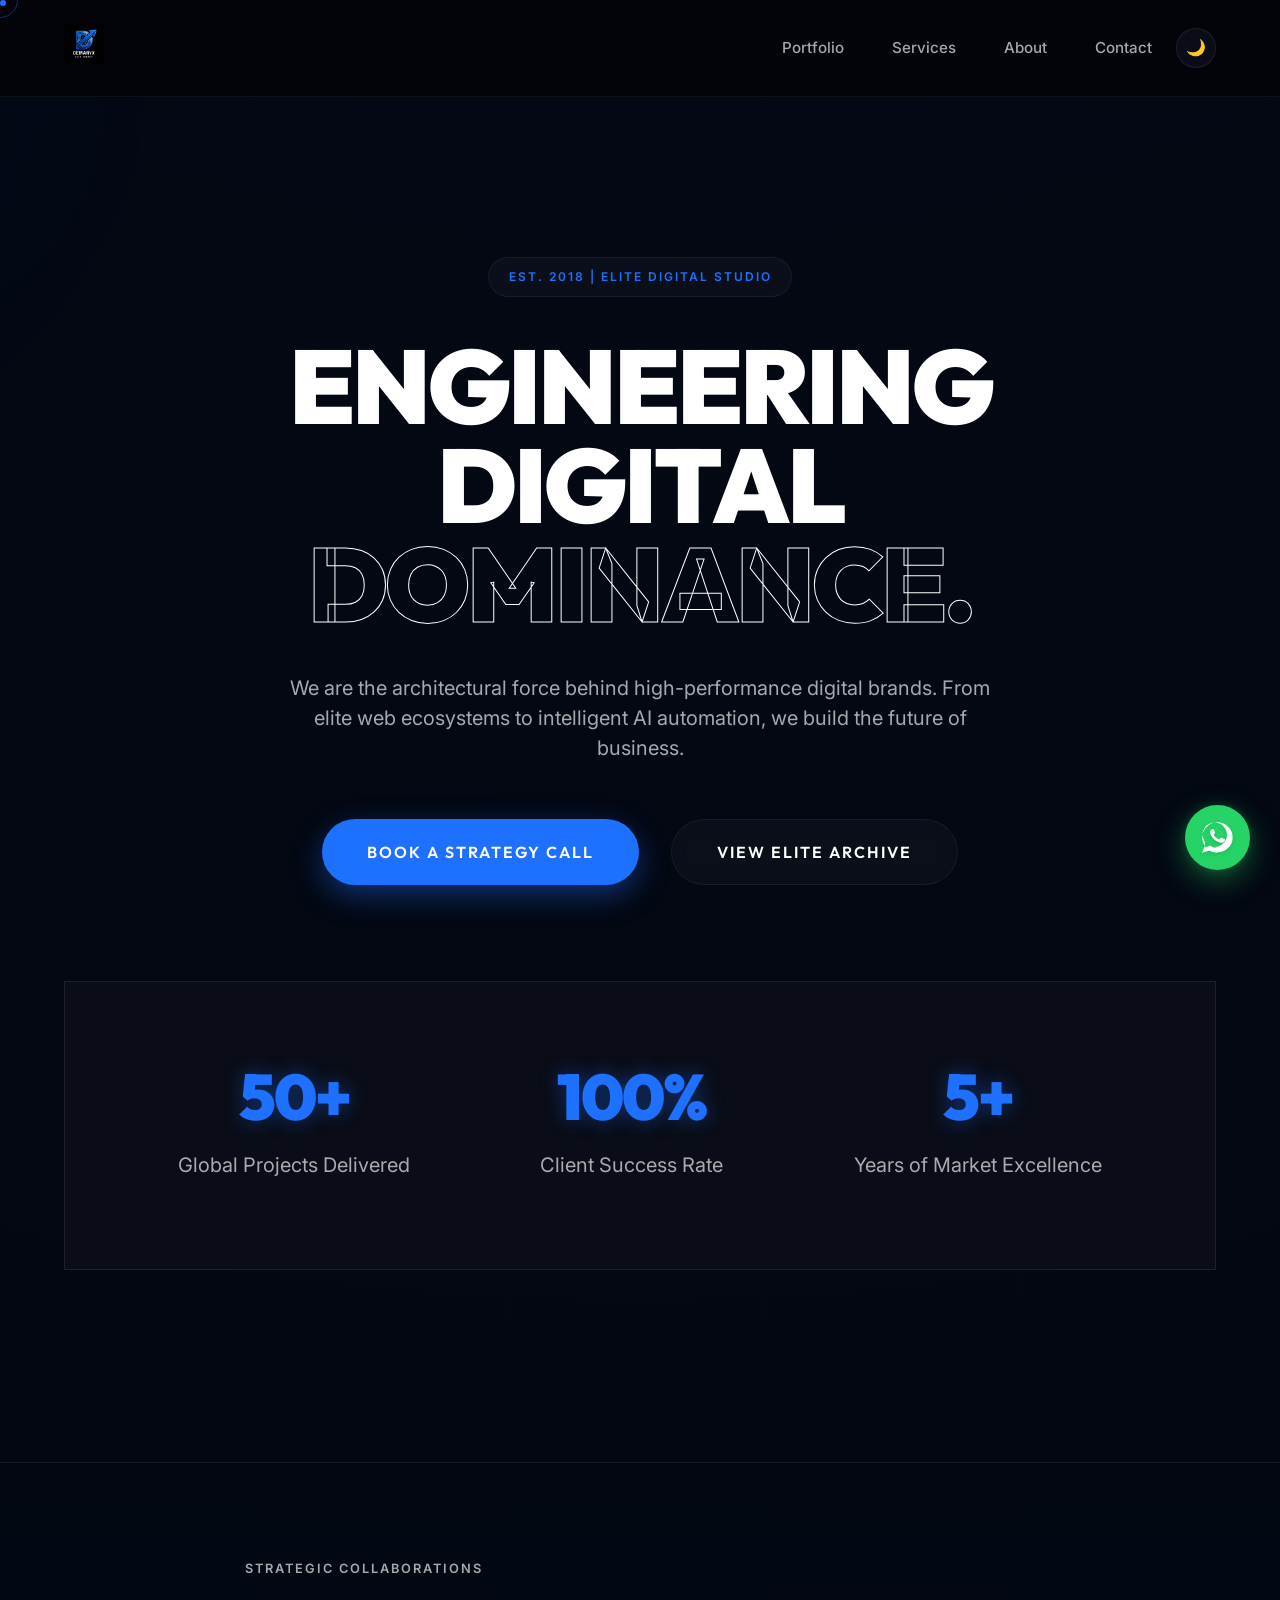
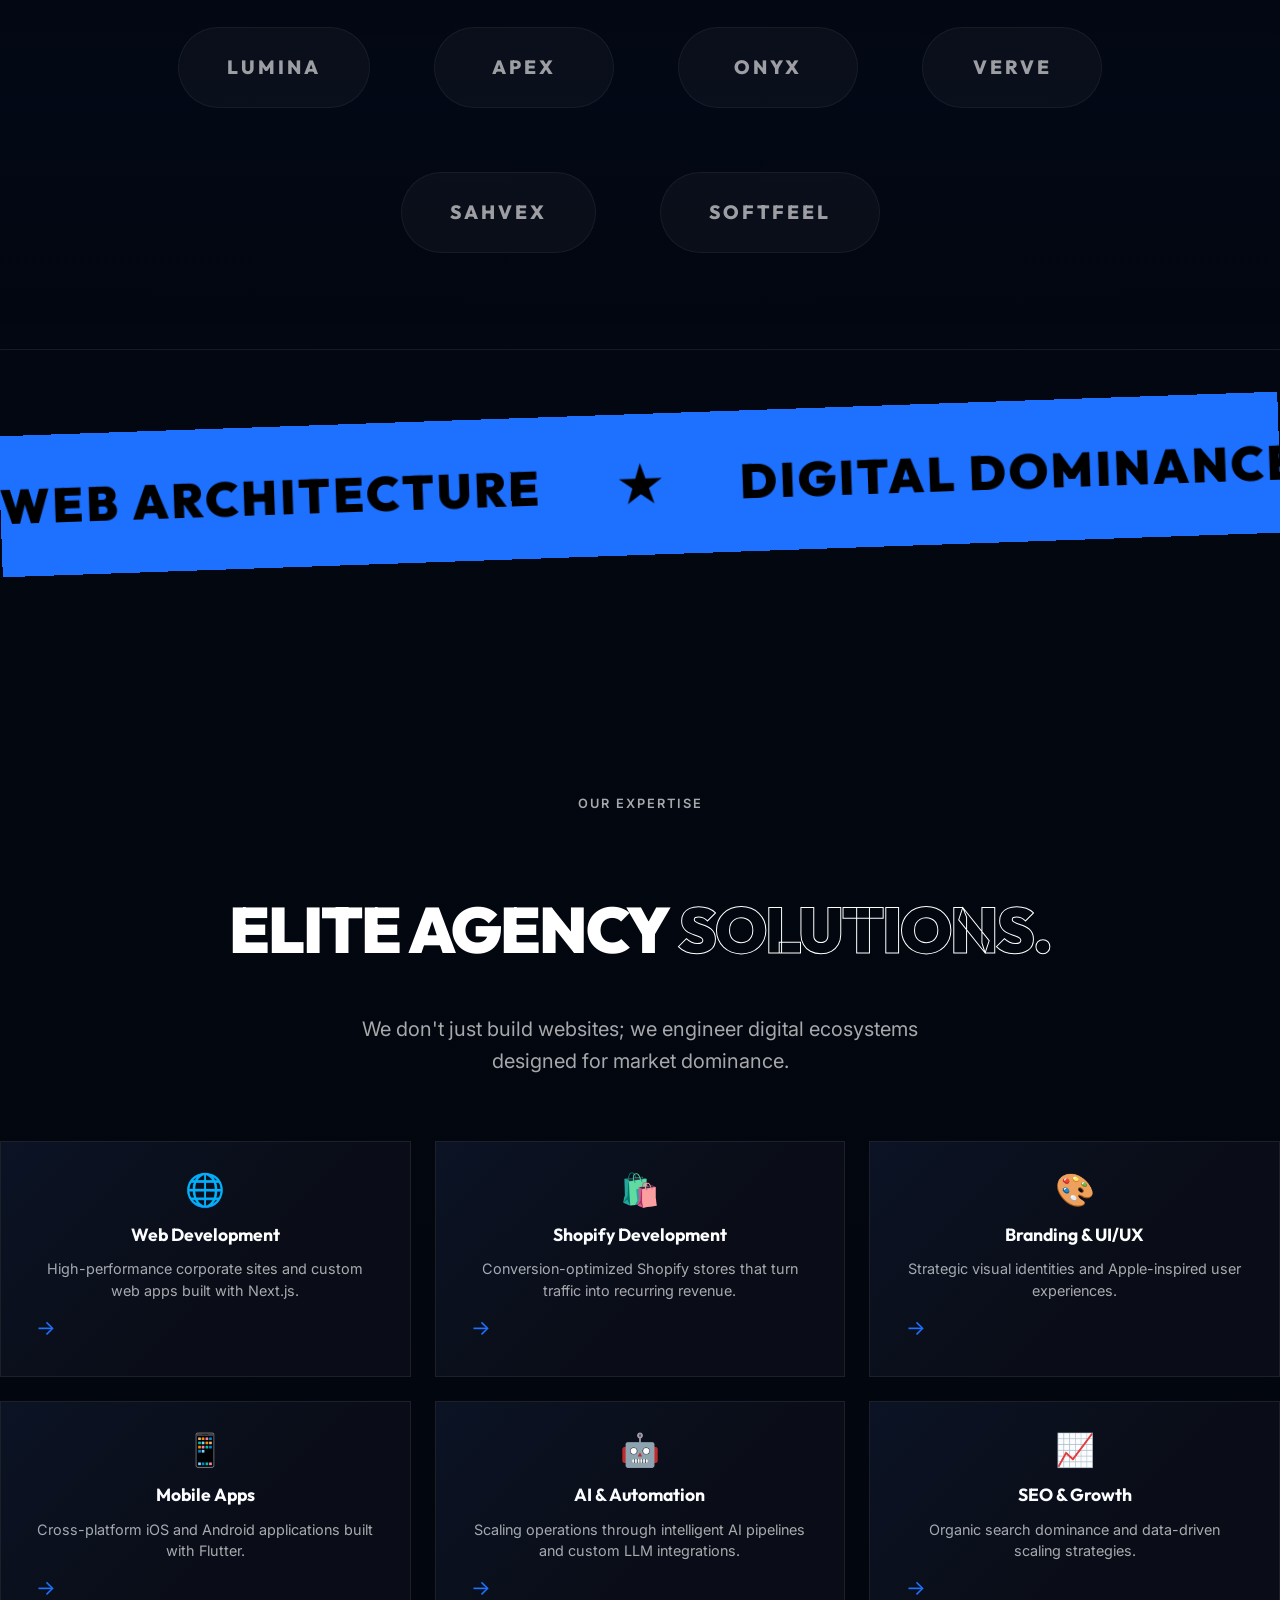
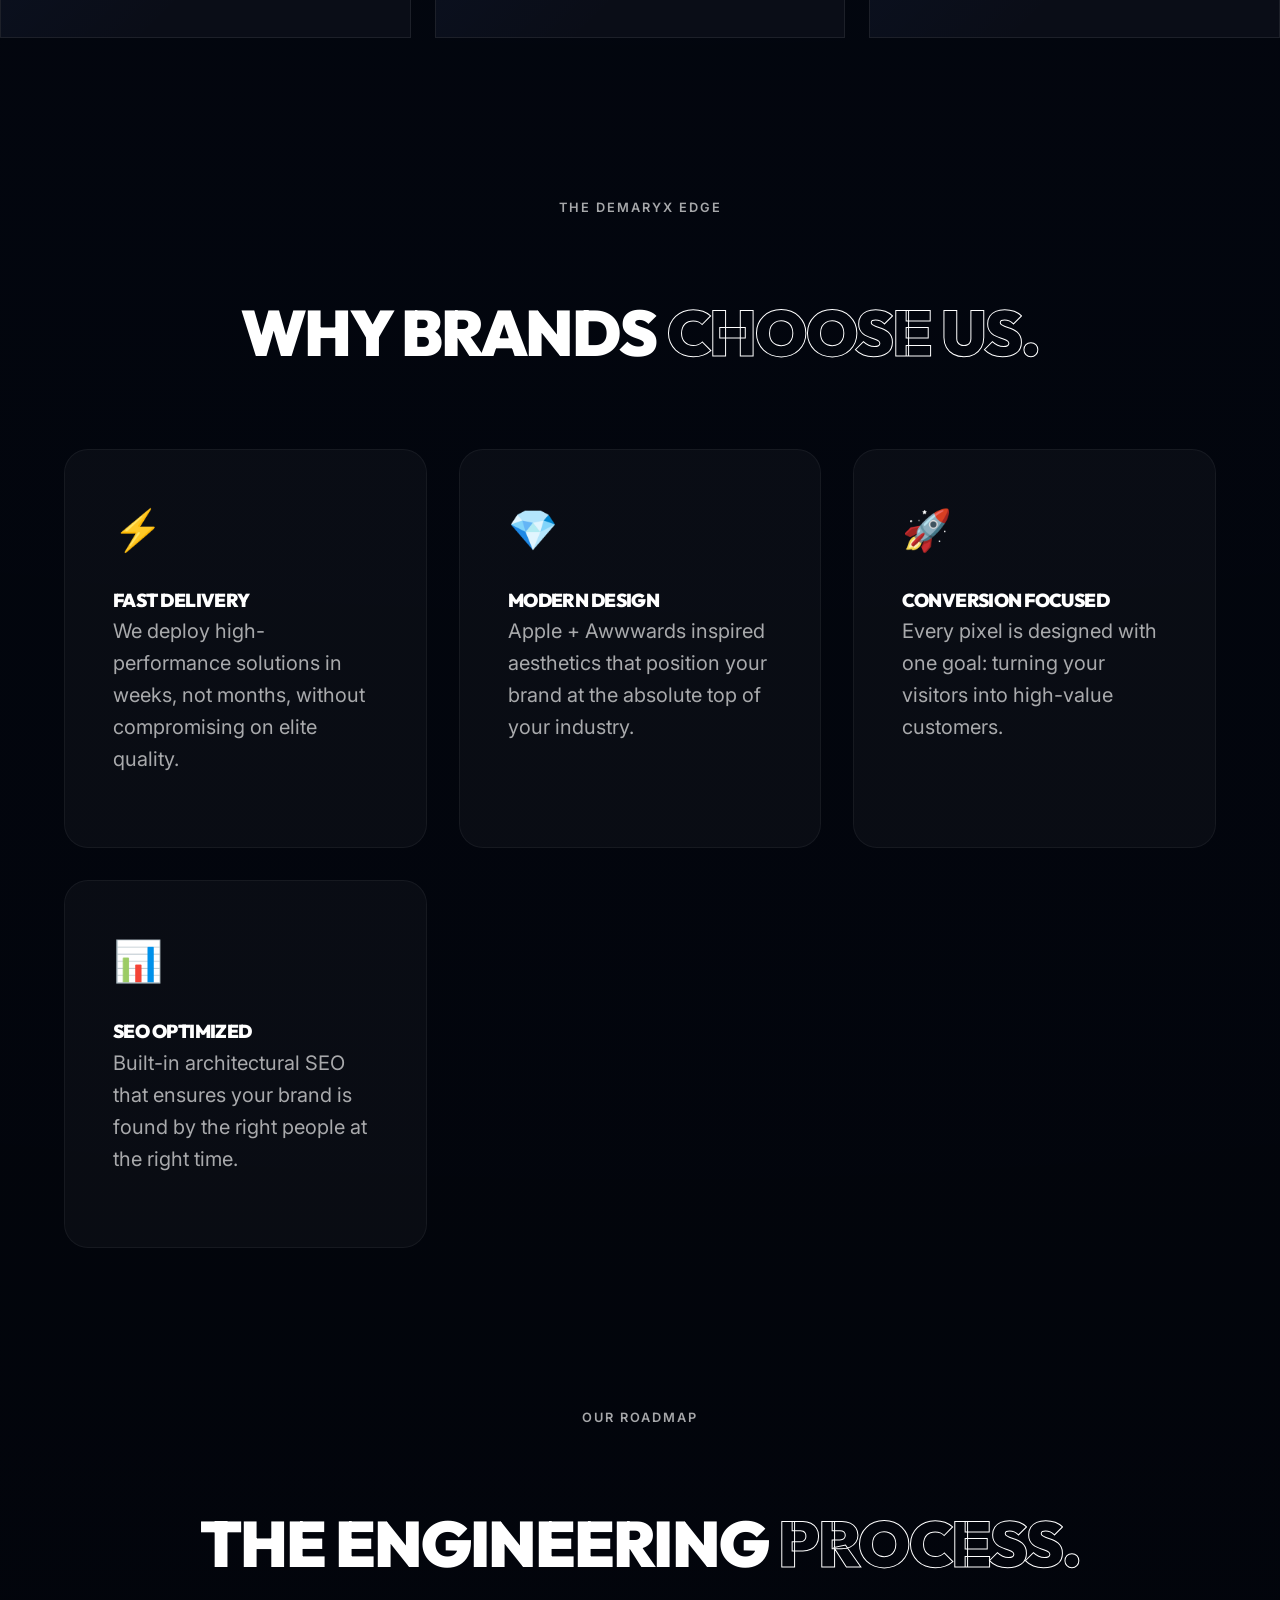
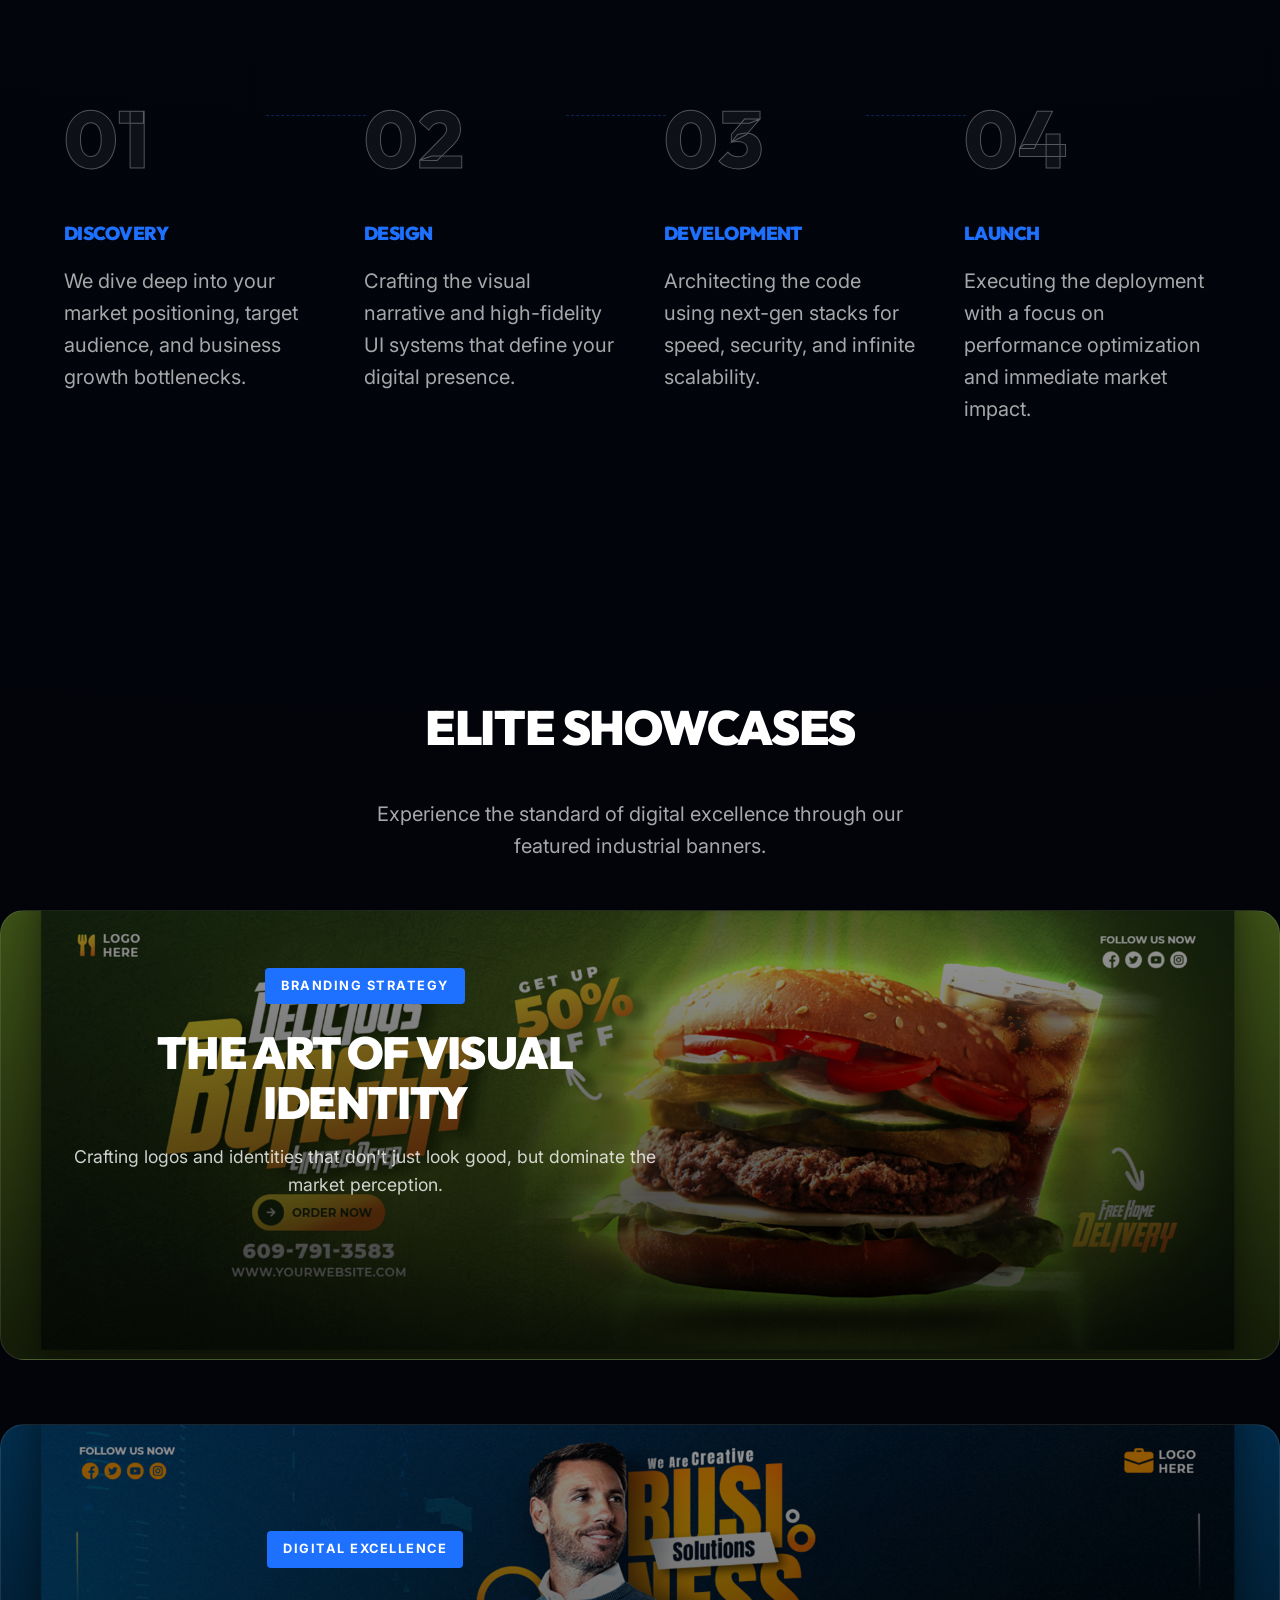
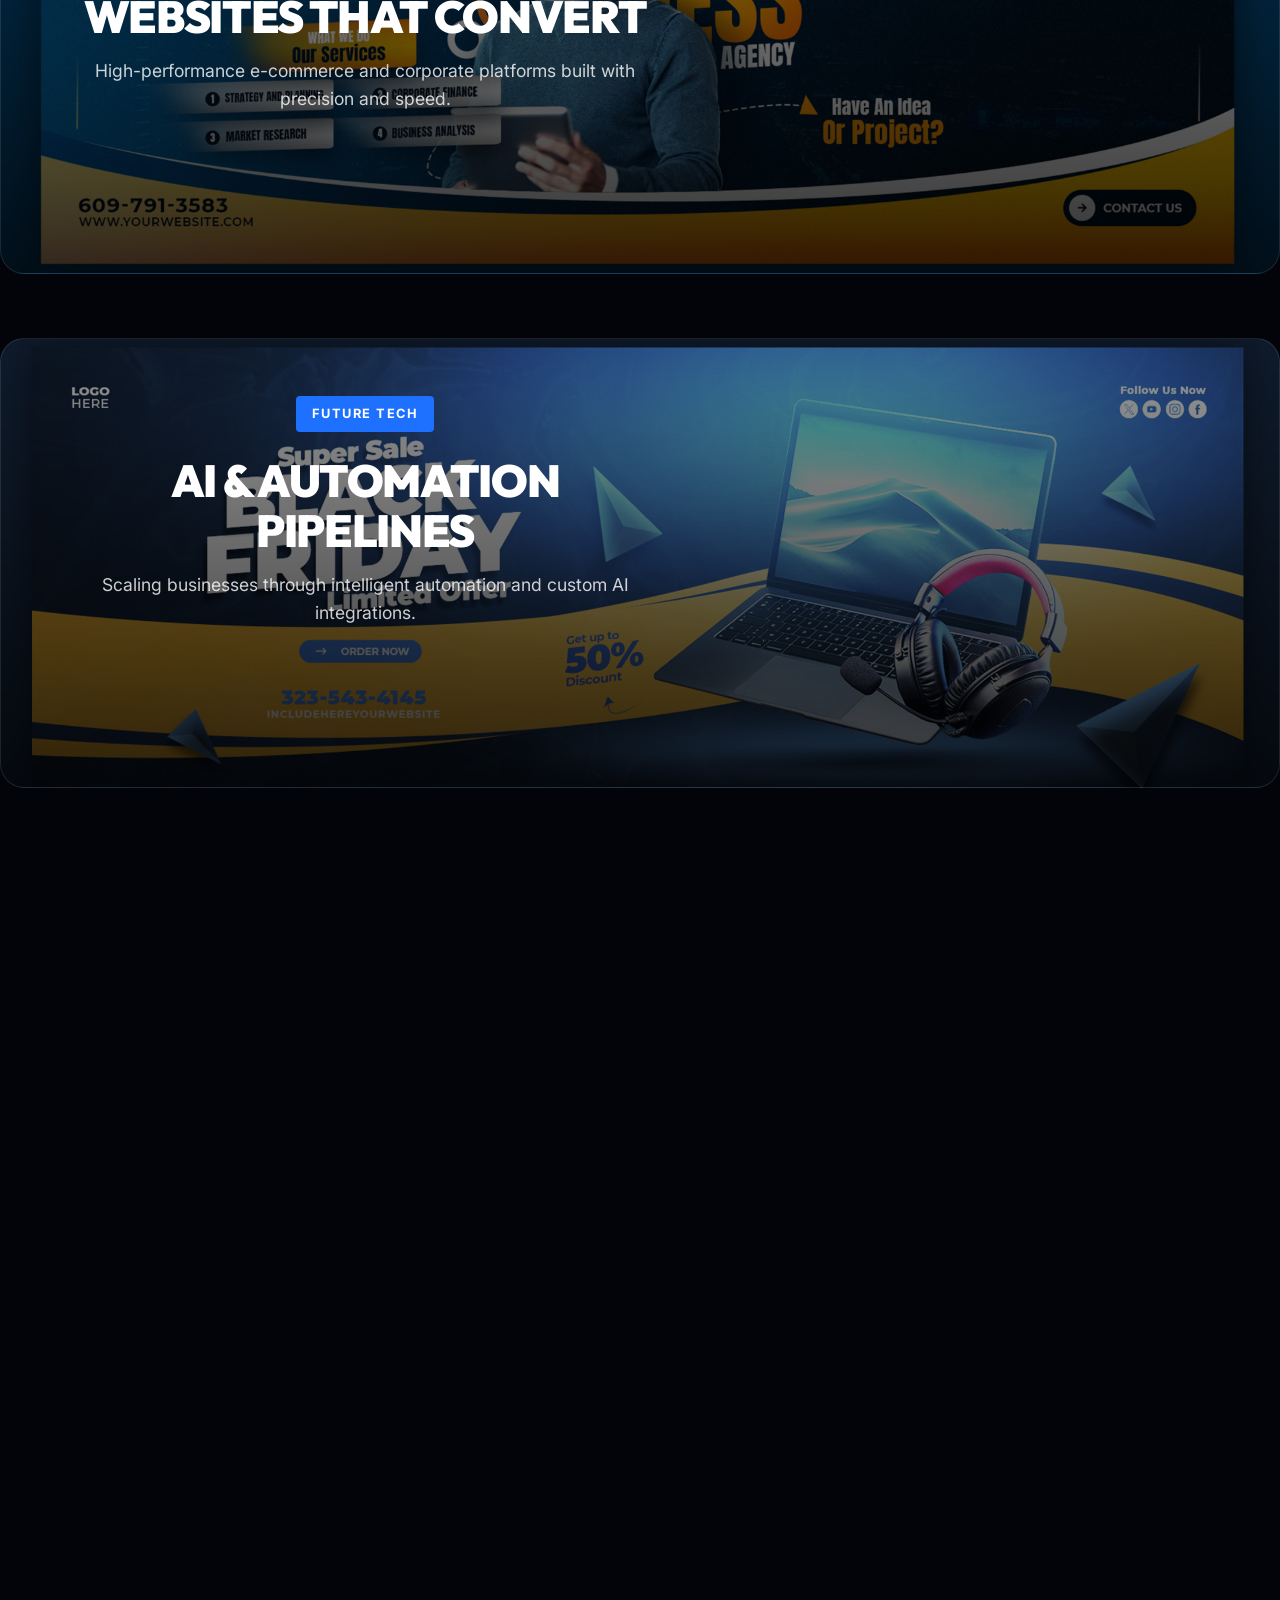
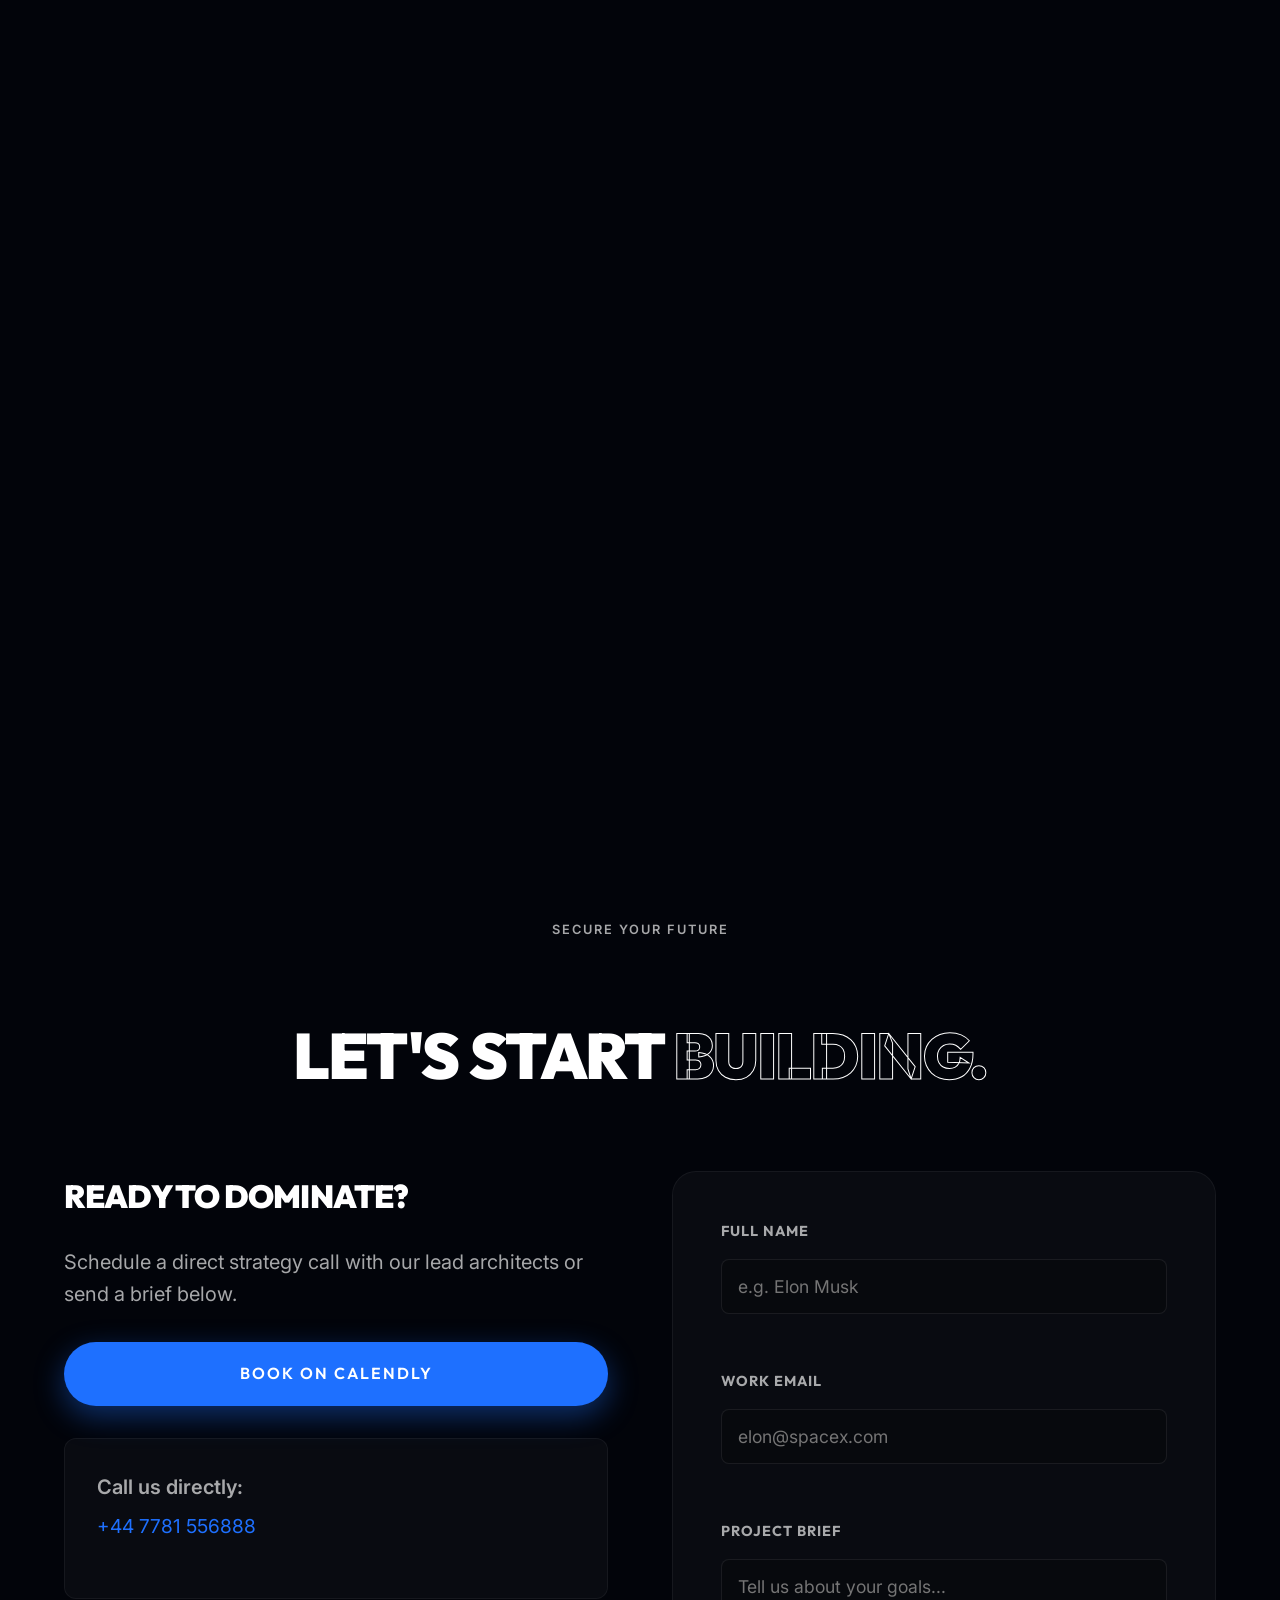
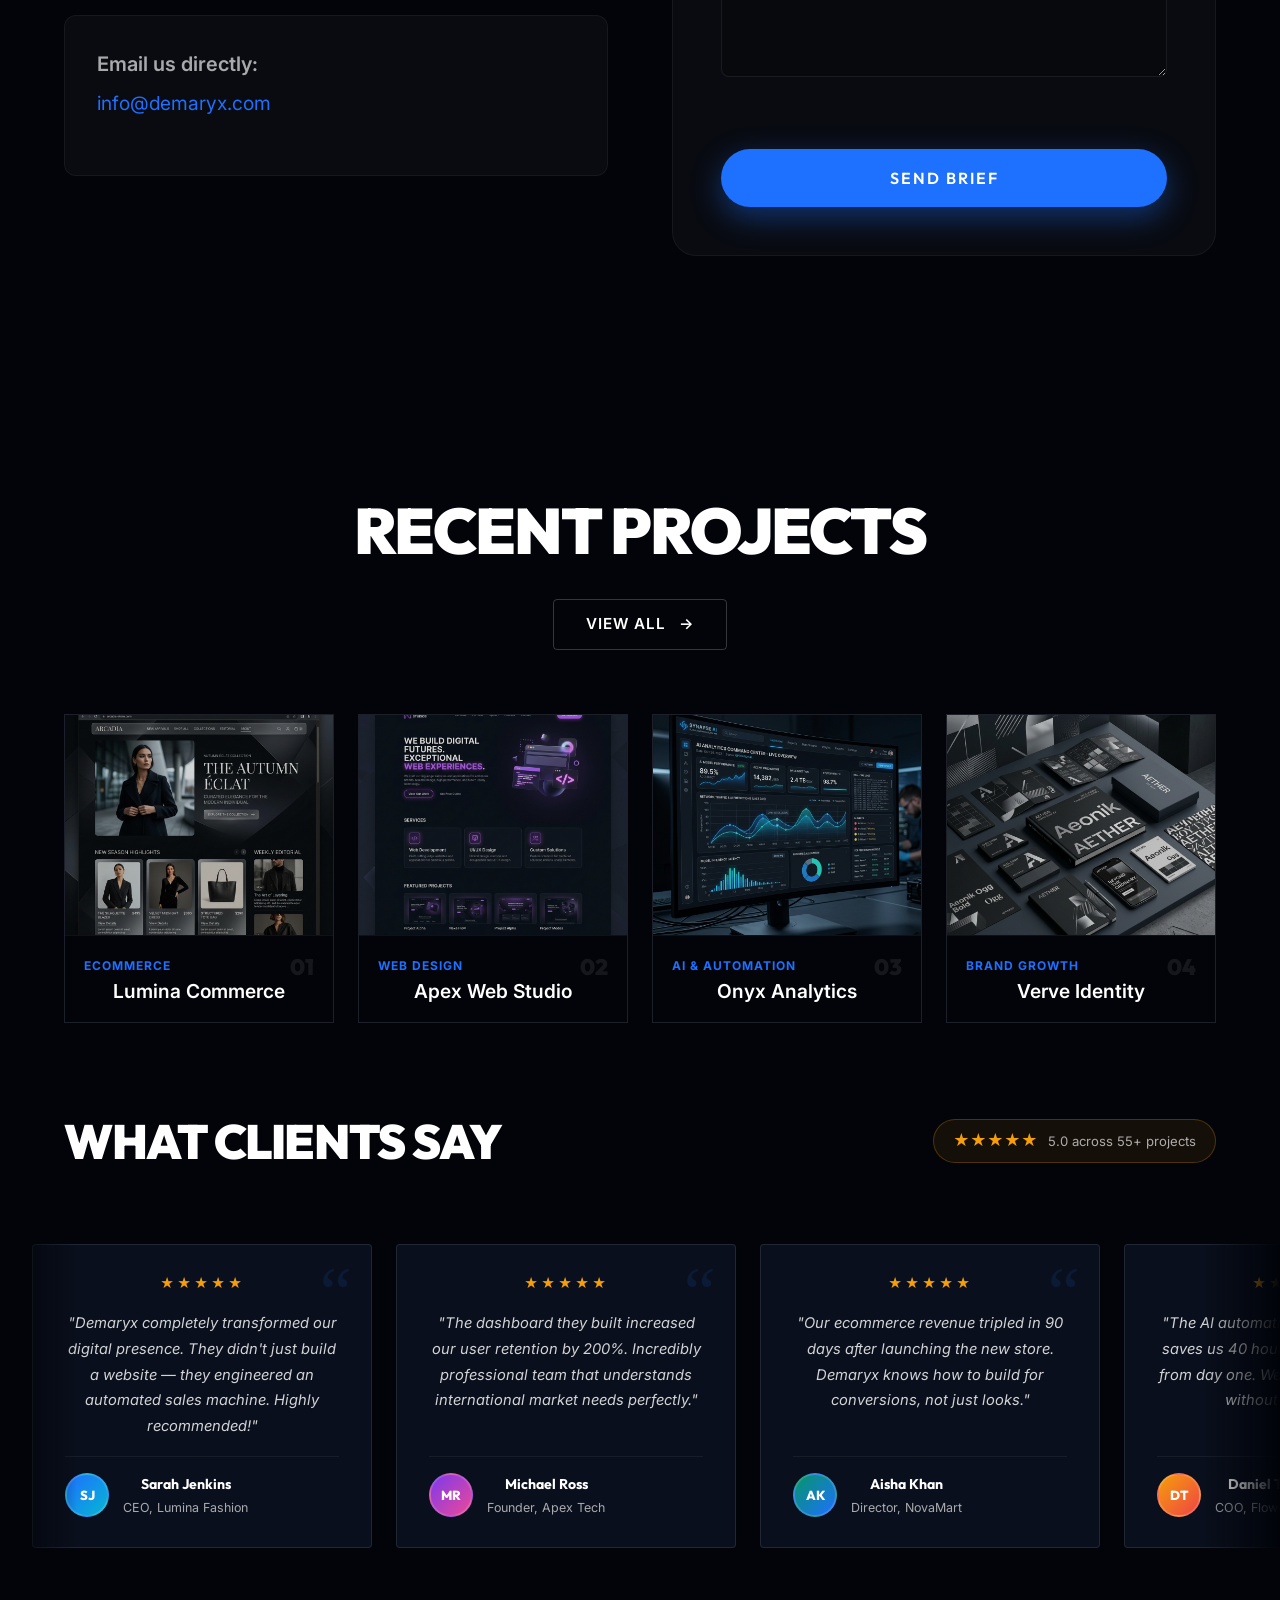
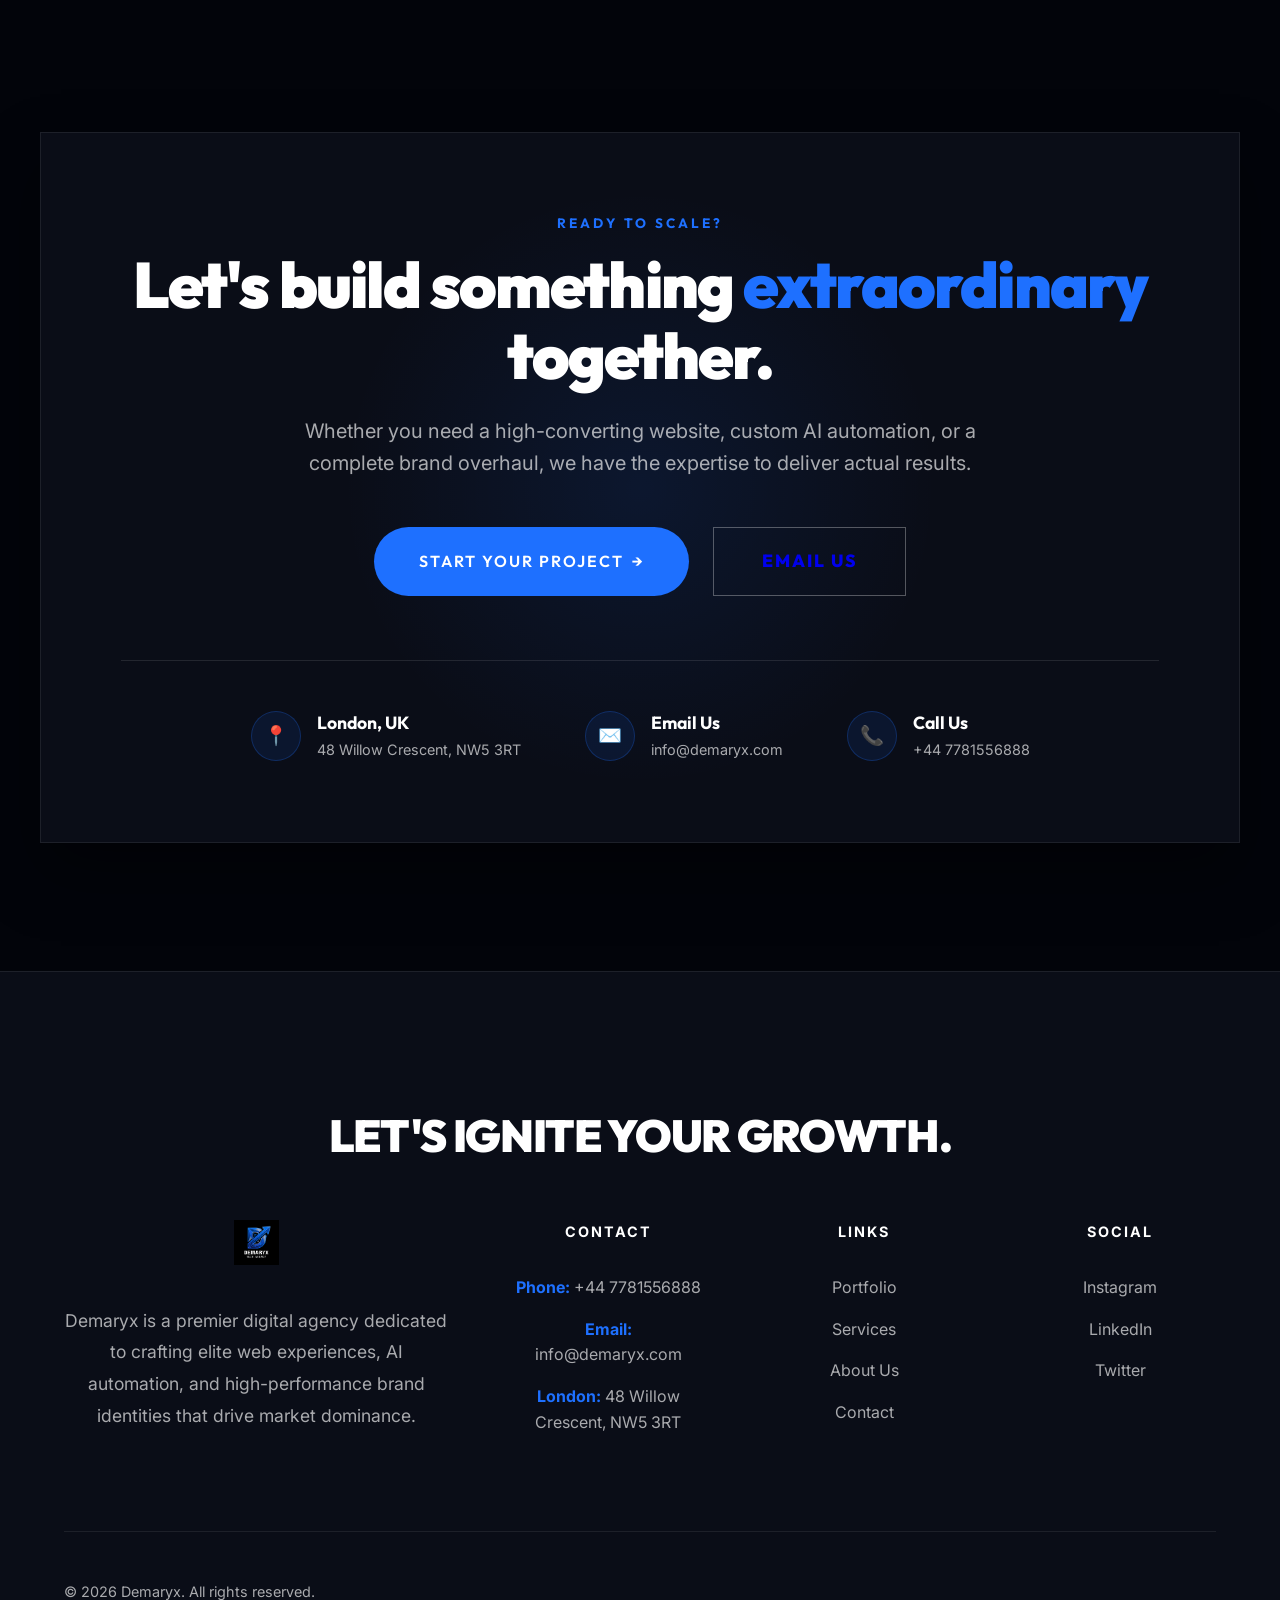
==== commit 9e8831bd: "Initial commit with responsive Bento grid" ====
--- a/index.html
+++ b/index.html
@@ -6,44 +6,32 @@
     <meta name="viewport" content="width=device-width, initial-scale=1.0">
     <title>Demaryx | Next-Gen Digital Agency</title>
     <link rel="stylesheet" href="styles.css">
+    <link rel="icon" type="image/png" href="assets/logooo.png">
     <script src="data.js"></script>
 </head>
 
 <body>
 
-    <!-- 0-100 Preloader -->
+    <!-- Elite Preloader -->
     <div id="preloader">
         <div class="loader-content">
-            <img src="assets/logo 1.png" alt="Demaryx Logo" class="pulse-logo">
-            <div class="counter" id="loaderCounter">0%</div>
-            <div class="loader-track">
-                <div class="loader-fill" id="loaderFill"></div>
-            </div>
+            <img src="assets/logooo.png" alt="Demaryx Logo" class="loader-logo">
+            <div class="counter">000
+                <div id="loaderCounter">000</div>
+            </div>
+            <div class="loader-status" id="loaderStatus">Designing the Future...</div>
         </div>
     </div>
 
     <!-- Noise Texture for depth without heavy images -->
     <div class="noise-overlay"></div>
 
-    <!-- Top Contact Bar -->
-    <div class="top-bar">
-        <div class="container top-bar-inner">
-            <div class="top-bar-left">
-                <span>✉️ info@demaryx.com</span>
-                <span>📞 +44 7781556888</span>
-            </div>
-            <div class="top-bar-right">
-                <a href="#">LinkedIn</a>
-                <a href="https://www.instagram.com/demaryx_tech/?hl=en" target="_blank">Instagram</a>
-                <a href="#">Twitter</a>
-            </div>
-        </div>
-    </div>
+
 
     <header>
         <div class="container nav-container">
             <nav>
-                <a href="index.html" class="logo"><img src="assets/logo 1.png" alt="Demaryx"></a>
+                <a href="index.html" class="logo"><img src="assets/logooo.png" alt="Demaryx"></a>
 
                 <input type="checkbox" id="menu-toggle" class="menu-checkbox" hidden>
                 <label for="menu-toggle" class="menu-btn">
@@ -58,120 +46,344 @@
                     <li><a href="about.html">About</a></li>
                     <li><a href="contact.html">Contact</a></li>
                 </ul>
+                <button class="theme-toggle" id="themeToggle" title="Toggle Theme">🌙</button>
             </nav>
         </div>
     </header>
 
 <main>
-    <div class="glow-orb" style="top:0;"></div>
+    <div class="glow-orb" style="top: -200px; left: -200px;"></div>
+    <div class="glow-orb" style="bottom: 10%; right: -200px; animation-delay: 2s;"></div>
+
     <section class="hero-section container">
         <div class="hero-inner fade-in">
-            <h1 class="hero-title"><span class="hero-outline">DOMINATE</span> YOUR MARKET.</h1>
-            <p>We are the elite digital agency for brands that refuse to be ordinary. We craft bleeding-edge web experiences, AI automation, and brand identities that multiply your revenue.</p>
+            <span class="badge">EST. 2018 | ELITE DIGITAL STUDIO</span>
+                <h1 class="hero-title">
+                    <span>Engineering</span> <br> 
+                    <span>Digital</span> 
+                    <span class="hero-outline">Dominance.</span>
+                </h1>
+            <p class="hero-subtext">We are the architectural force behind high-performance digital brands. From elite web ecosystems to intelligent AI automation, we build the future of business.</p>
             <div class="hero-btns">
-                <a href="work.html" class="btn">View Portfolio</a>
-                <a href="contact.html" class="btn btn-outline">Start Project</a>
+                <a href="https://calendly.com/demaryx" target="_blank" class="btn btn-primary">Book a Strategy Call</a>
+                <a href="work.html" class="btn btn-glass">View Elite Archive</a>
             </div>
         </div>
     </section>
     
-    <!-- Stats Section -->
-    <section class="container section-stats">
+    <!-- Premium Stats Section -->
+    <section class="container" style="padding-bottom: 8rem;">
         <div class="stats-bar fade-in">
             <div class="stat-item">
-                <h3 class="stat-number">55+</h3>
-                <p>International Projects Delivered</p>
+                <h3 class="stat-number">50+</h3>
+                <p>Global Projects Delivered</p>
             </div>
             <div class="stat-item">
-                <h3 class="stat-number">98%</h3>
+                <h3 class="stat-number">100%</h3>
                 <p>Client Success Rate</p>
             </div>
             <div class="stat-item">
-                <h3 class="stat-number">$10M+</h3>
-                <p>Client Revenue Generated</p>
-            </div>
-        </div>
-    </section>
-
-    <div class="marquee-container">
+                <h3 class="stat-number">5+</h3>
+                <p>Years of Market Excellence</p>
+            </div>
+        </div>
+    </section>
+
+    <!-- Trusted By Section -->
+    <section class="trusted-by fade-in">
+        <div class="container" style="text-align: center;">
+            <p class="section-tag">Strategic Collaborations</p>
+            <div class="partner-wall">
+                <div class="partner-card"><span>LUMINA</span></div>
+                <div class="partner-card"><span>APEX</span></div>
+                <div class="partner-card"><span>ONYX</span></div>
+                <div class="partner-card"><span>VERVE</span></div>
+                <div class="partner-card"><span>SAHVEX</span></div>
+                <div class="partner-card"><span>SOFTFEEL</span></div>
+            </div>
+        </div>
+    </section>
+
+    <div class="marquee-container" style="margin-top: 4rem;">
         <div class="marquee-content">
-            <span>DIGITAL AGENCY</span>
-            <span>★</span>
-            <span>DOMINATE MARKET</span>
-            <span>★</span>
-            <span>WEB DESIGN</span>
-            <span>★</span>
-            <span>E-COMMERCE</span>
-            <span>★</span>
-             <span>AI AUTOMATION</span>
-            <span>★</span>
-            <span>SEO EXPERTS</span>
-            <span>★</span>
-            <span>DIGITAL AGENCY</span>
-            <span>★</span>
-            <span>DOMINATE MARKET</span>
-            <span>★</span>
-            <span>WEB DESIGN</span>
-            <span>★</span>
-            <span>E-COMMERCE</span>
+            <span>WEB ARCHITECTURE</span>
+            <span>★</span>
+            <span>DIGITAL DOMINANCE</span>
             <span>★</span>
             <span>AI AUTOMATION</span>
             <span>★</span>
-            <span>SEO EXPERTS</span>
+            <span>STRATEGIC UI/UX</span>
+            <span>★</span>
+            <span>COMMERCE SOLUTIONS</span>
+            <span>★</span>
+            <span>WEB ARCHITECTURE</span>
+            <span>★</span>
+            <span>DIGITAL DOMINANCE</span>
+            <span>★</span>
+            <span>AI AUTOMATION</span>
+            <span>★</span>
+            <span>STRATEGIC UI/UX</span>
+            <span>★</span>
+            <span>COMMERCE SOLUTIONS</span>
         </div>
     </div>
 
-    <!-- Category Services Boxes -->
-    <section class="container section-what-we-do fade-in">
-        <div class="recent-header" style="margin-bottom: 2.5rem;">
-            <h2 style="font-size: clamp(2rem, 5vw, 2.8rem);">What We Do</h2>
-            <a href="work.html" class="animated-btn">
-                <span class="btn-text">View All Work</span>
-                <span class="btn-icon">→</span>
-            </a>
-        </div>
+    <!-- Services Section -->
+    <section class="container" id="services" style="padding: 10rem 0;">
+        <div class="recent-header fade-in">
+            <p class="section-tag">Our Expertise</p>
+            <h2>Elite Agency <span class="hero-outline">Solutions.</span></h2>
+            <p style="color: var(--text-secondary); max-width: 600px; margin: 1rem auto 0;">We don't just build websites; we engineer digital ecosystems designed for market dominance.</p>
+        </div>
+
         <div class="categories-grid">
             <a href="work.html?filter=web-ecom" class="cat-box fade-in">
                 <div class="cat-icon">🌐</div>
-                <h3 class="cat-title">Web & Ecommerce</h3>
-                <p class="cat-desc">High-converting online stores & landing pages</p>
+                <h3 class="cat-title">Web Development</h3>
+                <p class="cat-desc">High-performance corporate sites and custom web apps built with Next.js.</p>
+                <span class="cat-arrow">→</span>
+            </a>
+            <a href="work.html?filter=web-ecom" class="cat-box fade-in">
+                <div class="cat-icon">🛍️</div>
+                <h3 class="cat-title">Shopify Development</h3>
+                <p class="cat-desc">Conversion-optimized Shopify stores that turn traffic into recurring revenue.</p>
+                <span class="cat-arrow">→</span>
+            </a>
+            <a href="work.html?filter=branding" class="cat-box fade-in">
+                <div class="cat-icon">🎨</div>
+                <h3 class="cat-title">Branding & UI/UX</h3>
+                <p class="cat-desc">Strategic visual identities and Apple-inspired user experiences.</p>
                 <span class="cat-arrow">→</span>
             </a>
             <a href="work.html?filter=app-dash" class="cat-box fade-in">
                 <div class="cat-icon">📱</div>
-                <h3 class="cat-title">Apps & Dashboards</h3>
-                <p class="cat-desc">Custom web apps, SaaS dashboards & portals</p>
+                <h3 class="cat-title">Mobile Apps</h3>
+                <p class="cat-desc">Cross-platform iOS and Android applications built with Flutter.</p>
                 <span class="cat-arrow">→</span>
             </a>
             <a href="work.html?filter=ai-auto" class="cat-box fade-in">
                 <div class="cat-icon">🤖</div>
                 <h3 class="cat-title">AI & Automation</h3>
-                <p class="cat-desc">Intelligent bots, pipelines & AI-powered tools</p>
-                <span class="cat-arrow">→</span>
-            </a>
-            <a href="work.html?filter=branding" class="cat-box fade-in">
-                <div class="cat-icon">🎨</div>
-                <h3 class="cat-title">Branding & Design</h3>
-                <p class="cat-desc">Logos, brand identity & UI/UX design systems</p>
+                <p class="cat-desc">Scaling operations through intelligent AI pipelines and custom LLM integrations.</p>
                 <span class="cat-arrow">→</span>
             </a>
             <a href="work.html?filter=all" class="cat-box fade-in">
                 <div class="cat-icon">📈</div>
                 <h3 class="cat-title">SEO & Growth</h3>
-                <p class="cat-desc">Organic traffic, content strategy & analytics</p>
+                <p class="cat-desc">Organic search dominance and data-driven scaling strategies.</p>
                 <span class="cat-arrow">→</span>
             </a>
-            <a href="work.html?filter=all" class="cat-box cat-box--cta fade-in">
-                <div class="cat-icon">🚀</div>
-                <h3 class="cat-title">Full Agency Package</h3>
-                <p class="cat-desc">End-to-end digital transformation for your brand</p>
-                <span class="cat-arrow">→</span>
-            </a>
+        </div>
+    </section>
+
+    <!-- Why Choose Us -->
+    <section class="container" style="padding-bottom: 10rem;">
+        <div class="recent-header fade-in">
+            <p class="section-tag">The Demaryx Edge</p>
+            <h2>Why Brands <span class="hero-outline">Choose Us.</span></h2>
+        </div>
+        
+        <div class="feature-grid">
+            <div class="feature-card fade-in">
+                <span class="feature-icon">⚡</span>
+                <h3>Fast Delivery</h3>
+                <p>We deploy high-performance solutions in weeks, not months, without compromising on elite quality.</p>
+            </div>
+            <div class="feature-card fade-in">
+                <span class="feature-icon">💎</span>
+                <h3>Modern Design</h3>
+                <p>Apple + Awwwards inspired aesthetics that position your brand at the absolute top of your industry.</p>
+            </div>
+            <div class="feature-card fade-in">
+                <span class="feature-icon">🚀</span>
+                <h3>Conversion Focused</h3>
+                <p>Every pixel is designed with one goal: turning your visitors into high-value customers.</p>
+            </div>
+            <div class="feature-card fade-in">
+                <span class="feature-icon">📊</span>
+                <h3>SEO Optimized</h3>
+                <p>Built-in architectural SEO that ensures your brand is found by the right people at the right time.</p>
+            </div>
+        </div>
+    </section>
+
+    <!-- Process Section -->
+    <section class="container" style="padding-bottom: 10rem;">
+        <div class="recent-header fade-in">
+            <p class="section-tag">Our Roadmap</p>
+            <h2>The Engineering <span class="hero-outline">Process.</span></h2>
+        </div>
+
+        <div class="process-grid">
+            <div class="process-item fade-in">
+                <span class="process-number">01</span>
+                <h3>Discovery</h3>
+                <p>We dive deep into your market positioning, target audience, and business growth bottlenecks.</p>
+            </div>
+            <div class="process-item fade-in">
+                <span class="process-number">02</span>
+                <h3>Design</h3>
+                <p>Crafting the visual narrative and high-fidelity UI systems that define your digital presence.</p>
+            </div>
+            <div class="process-item fade-in">
+                <span class="process-number">03</span>
+                <h3>Development</h3>
+                <p>Architecting the code using next-gen stacks for speed, security, and infinite scalability.</p>
+            </div>
+            <div class="process-item fade-in">
+                <span class="process-number">04</span>
+                <h3>Launch</h3>
+                <p>Executing the deployment with a focus on performance optimization and immediate market impact.</p>
+            </div>
+        </div>
+    </section>
+
+    <!-- New Banner Section -->
+    <section class="container" style="padding: 5rem 0;">
+        <div class="recent-header" style="margin-bottom: 3rem; text-align: center;">
+            <h2 style="font-size: 3rem; width: 100%;">Elite Showcases</h2>
+            <p style="color: var(--text-secondary); max-width: 600px; margin: 1rem auto 0;">Experience the standard of digital excellence through our featured industrial banners.</p>
+        </div>
+
+        <div style="display: flex; flex-direction: column; gap: 4rem;">
+            <!-- Banner 1 -->
+            <div class="banner-card fade-in" style="background-image: linear-gradient(rgba(0,0,0,0.4), rgba(0,0,0,0.8)), url('assets/logo branding/banner.jpg');">
+                <div class="banner-info">
+                    <span class="banner-tag">Branding Strategy</span>
+                    <h3>The Art of Visual Identity</h3>
+                    <p>Crafting logos and identities that don't just look good, but dominate the market perception.</p>
+                    <a href="work.html?filter=branding" class="btn btn-outline" style="width: fit-content;">Explore Branding</a>
+                </div>
+            </div>
+
+            <!-- Banner 2 -->
+            <div class="banner-card fade-in" style="background-image: linear-gradient(rgba(0,0,0,0.4), rgba(0,0,0,0.8)), url('assets/logo branding/banner2.jpg');">
+                <div class="banner-info">
+                    <span class="banner-tag">Digital Excellence</span>
+                    <h3>Websites That Convert</h3>
+                    <p>High-performance e-commerce and corporate platforms built with precision and speed.</p>
+                    <a href="work.html?filter=web-ecom" class="btn btn-outline" style="width: fit-content;">View Web Projects</a>
+                </div>
+            </div>
+
+            <!-- Banner 3 -->
+            <div class="banner-card fade-in" style="background-image: linear-gradient(rgba(0,0,0,0.4), rgba(0,0,0,0.8)), url('assets/logo branding/banner 3.jpg');">
+                <div class="banner-info">
+                    <span class="banner-tag">Future Tech</span>
+                    <h3>AI & Automation Pipelines</h3>
+                    <p>Scaling businesses through intelligent automation and custom AI integrations.</p>
+                    <a href="work.html?filter=ai-auto" class="btn btn-outline" style="width: fit-content;">See Automation</a>
+                </div>
+            </div>
+        </div>
+    </section>
+
+    <!-- Tech Stack -->
+    <section class="container" style="padding-bottom: 10rem;">
+        <div class="recent-header fade-in">
+            <p class="section-tag">Our Arsenal</p>
+            <h2>The Technology <span class="hero-outline">Stack.</span></h2>
+        </div>
+        <div class="tech-stack-grid">
+            <div class="tech-card fade-in">
+                <div class="tech-icon">⚛️</div>
+                <h4>Next.js / React</h4>
+                <p>Elite web architecture</p>
+            </div>
+            <div class="tech-card fade-in">
+                <div class="tech-icon">🛍️</div>
+                <h4>Shopify Plus</h4>
+                <p>Enterprise commerce</p>
+            </div>
+            <div class="tech-card fade-in">
+                <div class="tech-icon">🐍</div>
+                <h4>Python / AI</h4>
+                <p>Intelligent automation</p>
+            </div>
+            <div class="tech-card fade-in">
+                <div class="tech-icon">📱</div>
+                <h4>Flutter</h4>
+                <p>Cross-platform apps</p>
+            </div>
+            <div class="tech-card fade-in">
+                <div class="tech-icon">☁️</div>
+                <h4>AWS / Cloud</h4>
+                <p>Infinite scalability</p>
+            </div>
+            <div class="tech-card fade-in">
+                <div class="tech-icon">🎨</div>
+                <h4>Figma / Adobe</h4>
+                <p>Masterful design</p>
+            </div>
+        </div>
+    </section>
+
+
+
+    <!-- FAQ Section -->
+    <section class="container" style="padding-bottom: 10rem;">
+        <div class="recent-header fade-in">
+            <p class="section-tag">Intelligence Briefing</p>
+            <h2>Common <span class="hero-outline">Questions.</span></h2>
+        </div>
+        
+        <div class="faq-container">
+            <div class="faq-item fade-in">
+                <div class="faq-question">How long does a typical project take? <span>+</span></div>
+                <div class="faq-answer">Most elite web and branding projects are delivered within 4-8 weeks, depending on the complexity of the ecosystem.</div>
+            </div>
+            <div class="faq-item fade-in">
+                <div class="faq-question">Do you offer ongoing support? <span>+</span></div>
+                <div class="faq-answer">Yes, we provide enterprise-grade maintenance and scaling support for all projects we architect.</div>
+            </div>
+            <div class="faq-item fade-in">
+                <div class="faq-question">Can you integrate AI into my existing site? <span>+</span></div>
+                <div class="faq-answer">Absolutely. We specialize in building custom AI pipelines that sit on top of your current infrastructure to automate data and customer flows.</div>
+            </div>
+        </div>
+    </section>
+
+    <!-- Enhanced Contact Section -->
+    <section id="contact" class="container" style="padding-bottom: 10rem;">
+        <div class="recent-header fade-in">
+            <p class="section-tag">Secure Your Future</p>
+            <h2>Let's Start <span class="hero-outline">Building.</span></h2>
+        </div>
+
+        <div style="display: grid; grid-template-columns: repeat(auto-fit, minmax(300px, 1fr)); gap: 4rem; text-align: left;">
+            <div class="fade-in">
+                <h3 style="font-size: 2rem; margin-bottom: 1.5rem;">Ready to dominate?</h3>
+                <p style="color:var(--text-secondary); margin-bottom: 2rem;">Schedule a direct strategy call with our lead architects or send a brief below.</p>
+                <a href="https://calendly.com/demaryx" target="_blank" class="btn btn-primary" style="margin-bottom: 2rem; width: 100%;">Book on Calendly</a>
+                <div style="padding: 2rem; background: var(--glass-bg); border-radius: 12px; border: 1px solid var(--glass-border); margin-bottom: 1rem;">
+                    <p style="margin-bottom: 0.5rem; font-weight: 600;">Call us directly:</p>
+                    <p style="color:var(--brand-accent); font-size: 1.2rem;">+44 7781 556888</p>
+                </div>
+                <div style="padding: 2rem; background: var(--glass-bg); border-radius: 12px; border: 1px solid var(--glass-border);">
+                    <p style="margin-bottom: 0.5rem; font-weight: 600;">Email us directly:</p>
+                    <p style="color:var(--brand-accent); font-size: 1.2rem;">info@demaryx.com</p>
+                </div>
+            </div>
+            <form class="contact-form fade-in" style="background: var(--glass-bg); padding: 3rem; border-radius: 24px; border: 1px solid var(--glass-border);">
+                <div style="margin-bottom: 1.5rem;">
+                    <label>Full Name</label>
+                    <input type="text" placeholder="e.g. Elon Musk" style="width: 100%; padding: 1rem; background: rgba(0,0,0,0.2); border: 1px solid var(--border-subtle); color: #fff; border-radius: 8px;">
+                </div>
+                <div style="margin-bottom: 1.5rem;">
+                    <label>Work Email</label>
+                    <input type="email" placeholder="elon@spacex.com" style="width: 100%; padding: 1rem; background: rgba(0,0,0,0.2); border: 1px solid var(--border-subtle); color: #fff; border-radius: 8px;">
+                </div>
+                <div style="margin-bottom: 2rem;">
+                    <label>Project Brief</label>
+                    <textarea rows="4" placeholder="Tell us about your goals..." style="width: 100%; padding: 1rem; background: rgba(0,0,0,0.2); border: 1px solid var(--border-subtle); color: #fff; border-radius: 8px;"></textarea>
+                </div>
+                <button type="submit" class="btn btn-primary" style="width: 100%;">Send Brief</button>
+            </form>
         </div>
     </section>
 
     <!-- Recent Projects -->
-    <section class="container section-recent-projects">
+    <section class="container" style="padding-top: 4rem;">
         <div class="recent-header fade-in">
             <h2>Recent Projects</h2>
             <a href="work.html" class="animated-btn">
@@ -188,8 +400,7 @@
             document.addEventListener("DOMContentLoaded", () => {
                 const grid = document.getElementById("homeProjectsGrid");
                 if(typeof projects !== 'undefined' && projects.length > 0) {
-                    // Show 4 most recent (last 4 added)
-                    const recentProjects = [...projects].reverse().slice(0, 4);
+                    const recentProjects = projects.slice(0, 4);
                     let html = '';
                     recentProjects.forEach((row, i) => {
                         const projNum = i + 1;
@@ -476,26 +687,41 @@
 
     <footer>
         <div class="container">
-            <h2 style="font-size: 2rem; color:#fff; margin-bottom: 2rem;">Let's Ignite Your Growth.</h2>
+            <h2 style="font-size: 2.8rem; color:#fff; margin-bottom: 3rem;">Let's Ignite Your Growth.</h2>
             
-            <div class="footer-grid" style="display: flex; flex-wrap: wrap; justify-content: space-between; gap: 2rem; margin-bottom: 3rem; text-align: left; padding-top: 2rem; border-top: 1px solid rgba(255,255,255,0.05);">
+            <div class="footer-grid">
+                <div class="footer-col" style="max-width: 400px;">
+                    <img src="assets/logooo.png" alt="Demaryx Logo" style="height: 45px; margin-bottom: 2rem; filter: brightness(1);">
+                    <p style="font-size: 1.1rem; color: var(--text-secondary); line-height: 1.8;">Demaryx is a premier digital agency dedicated to crafting elite web experiences, AI automation, and high-performance brand identities that drive market dominance.</p>
+                </div>
                 <div class="footer-col">
-                    <h4 style="color:#fff; margin-bottom:1rem;">Contact Info</h4>
-                    <p style="margin-bottom:0.5rem;"><strong style="color:var(--brand-accent);">Phone:</strong> +44 7781556888</p>
-                    <p style="margin-bottom:0.5rem;"><strong style="color:var(--brand-accent);">Email:</strong> info@demaryx.com</p>
-                    <p><strong style="color:var(--brand-accent);">Address:</strong> 48 Willow Crescent<br>Camden, London NW5 3RT</p>
+                    <h4>Contact</h4>
+                    <p><strong style="color:var(--brand-accent);">Phone:</strong> +44 7781556888</p>
+                    <p><strong style="color:var(--brand-accent);">Email:</strong> info@demaryx.com</p>
+                    <p><strong style="color:var(--brand-accent);">London:</strong> 48 Willow Crescent, NW5 3RT</p>
                 </div>
                 <div class="footer-col">
-                    <h4 style="color:#fff; margin-bottom:1rem;">Social</h4>
-                    <ul style="list-style:none;">
-                        <li style="margin-bottom:0.5rem;"><a href="https://www.instagram.com/demaryx_tech/?hl=en" target="_blank" style="color:var(--text-secondary); text-decoration:none;">Instagram</a></li>
-                        <li style="margin-bottom:0.5rem;"><a href="#" style="color:var(--text-secondary); text-decoration:none;">Facebook</a></li>
-                        <li style="margin-bottom:0.5rem;"><a href="#" style="color:var(--text-secondary); text-decoration:none;">LinkedIn</a></li>
+                    <h4>Links</h4>
+                    <ul>
+                        <li><a href="work.html">Portfolio</a></li>
+                        <li><a href="services.html">Services</a></li>
+                        <li><a href="about.html">About Us</a></li>
+                        <li><a href="contact.html">Contact</a></li>
                     </ul>
                 </div>
+                <div class="footer-col">
+                    <h4>Social</h4>
+                    <ul>
+                        <li><a href="#">Instagram</a></li>
+                        <li><a href="#">LinkedIn</a></li>
+                        <li><a href="#">Twitter</a></li>
+                    </ul>
+                </div>
             </div>
             
-            <p>&copy; <span id="currentYear"></span> Demaryx. All rights reserved.</p>
+            <div class="footer-bottom">
+                <p>&copy; <span id="currentYear"></span> Demaryx. All rights reserved.</p>
+            </div>
             <script>document.getElementById('currentYear').textContent = new Date().getFullYear();</script>
         </div>
     </footer>
--- a/styles.css
+++ b/styles.css
@@ -1,21 +1,164 @@
-@import url('https://fonts.googleapis.com/css2?family=Plus+Jakarta+Sans:wght@300;400;500;700;800&family=Outfit:wght@400;500;700;800;900&display=swap');
+@import url('https://fonts.googleapis.com/css2?family=Inter:wght@300;400;500;600&family=Outfit:wght@400;500;600;700;800&display=swap');
 
 :root {
-    --bg-base: #02040a;
-    --box-surface: rgba(13, 20, 36, 0.4);
-    --box-border: rgba(30, 112, 255, 0.15);
+    /* Primary Color Palette - Elite Midnight */
+    --bg-primary: #02040a;
+    --bg-secondary: #0a0d17;
+    --brand-accent: #1e70ff; /* Electric Blue */
+    --brand-accent-glow: rgba(30, 112, 255, 0.4);
     --text-primary: #ffffff;
     --text-secondary: rgba(255, 255, 255, 0.65);
-
-    /* Updated to match the blue from the logo */
-    --brand-accent: #1e70ff;
-    --brand-dark: #0d3b8f;
-    --brand-glow: rgba(30, 112, 255, 0.5);
-
+    --border-subtle: rgba(255, 255, 255, 0.08);
+    
+    /* Typography */
     --font-heading: 'Outfit', sans-serif;
-    --font-body: 'Plus Jakarta Sans', sans-serif;
-    --transition-fast: 0.2s ease-out;
-    --transition-slow: 0.5s cubic-bezier(0.25, 1, 0.5, 1);
+    --font-body: 'Inter', sans-serif;
+    
+    /* Layout */
+    --container-width: 1280px;
+    --transition-fast: all 0.2s ease;
+    --transition-smooth: all 0.5s cubic-bezier(0.25, 1, 0.5, 1);
+    --transition-slow: all 0.8s cubic-bezier(0.25, 1, 0.5, 1);
+    --glass-bg: rgba(255, 255, 255, 0.03);
+    --glass-border: rgba(255, 255, 255, 0.05);
+}
+
+body.light-theme {
+    --bg-primary: #ffffff;
+    --bg-secondary: #f4f7ff;
+    --text-primary: #000000;
+    --text-secondary: #334155;
+    --border-subtle: rgba(0, 0, 0, 0.05);
+    --glass-bg: rgba(255, 255, 255, 0.8);
+    --glass-border: rgba(0, 0, 0, 0.05);
+    --brand-accent-glow: rgba(30, 112, 255, 0.15);
+}
+
+/* Theme-specific UI Fixes */
+body.light-theme .glow-orb {
+    background: radial-gradient(circle, rgba(30, 112, 255, 0.08) 0%, transparent 70%);
+}
+
+body.light-theme .menu-btn span {
+    background: #0f172a;
+}
+
+body.light-theme .badge {
+    background: rgba(30, 112, 255, 0.05);
+    border-color: rgba(30, 112, 255, 0.1);
+}
+
+body.light-theme .hero-outline {
+    -webkit-text-stroke: 1px #0f172a;
+}
+
+body.light-theme .marquee-track span {
+    color: rgba(15, 23, 42, 0.1);
+}
+
+body.light-theme footer {
+    background: #ffffff;
+    border-top: 1px solid rgba(15, 23, 42, 0.05);
+}
+
+body.light-theme .card:hover, 
+body.light-theme .pf-card:hover,
+body.light-theme .cat-box:hover,
+body.light-theme .testi-card:hover {
+    box-shadow: 0 20px 40px -15px rgba(15, 23, 42, 0.12);
+    border-color: var(--brand-accent);
+}
+
+body.light-theme header {
+    background: rgba(255, 255, 255, 0.85);
+    border-bottom: 1px solid rgba(15, 23, 42, 0.05);
+}
+
+body.light-theme .nav-links a {
+    color: #475569;
+}
+
+body.light-theme .nav-links a:hover,
+body.light-theme .nav-links a.active {
+    color: var(--brand-accent);
+}
+
+body.light-theme .logo img {
+    filter: brightness(0) opacity(0.8);
+}
+
+body.light-theme .menu-btn {
+    color: #0f172a;
+}
+
+body.light-theme .noise-overlay {
+    opacity: 0.01;
+}
+
+body.light-theme footer {
+    background: #f8fafc;
+    border-top: 1px solid rgba(15, 23, 42, 0.05);
+}
+
+body.light-theme footer h2,
+body.light-theme footer h4 {
+    color: #0f172a !important;
+}
+
+body.light-theme .testi-quote {
+    color: #475569;
+}
+
+body.light-theme .testi-author-info strong {
+    color: #0f172a;
+}
+
+body.light-theme .testi-stars-badge {
+    background: rgba(245, 158, 11, 0.08);
+    border-color: rgba(245, 158, 11, 0.15);
+}
+
+body.light-theme .btn-outline {
+    border-color: rgba(15, 23, 42, 0.15);
+    color: #0f172a;
+}
+
+body.light-theme .btn-outline:hover {
+    border-color: var(--brand-accent);
+    color: #fff;
+}
+
+body.light-theme input,
+body.light-theme textarea {
+    background: #ffffff;
+    border-color: rgba(15, 23, 42, 0.1);
+    color: #0f172a;
+}
+
+body.light-theme input:focus,
+body.light-theme textarea:focus {
+    border-color: var(--brand-accent);
+    background: #ffffff;
+    box-shadow: 0 0 0 4px rgba(30, 112, 255, 0.08);
+}
+
+body.light-theme .marquee-container {
+    background: #f1f5f9;
+    border-top: 1px solid rgba(0, 0, 0, 0.03);
+    border-bottom: 1px solid rgba(0, 0, 0, 0.03);
+}
+
+body.light-theme .marquee-content {
+    color: #0f172a;
+}
+
+@media(max-width: 900px) {
+    body.light-theme .nav-links {
+        background: rgba(255, 255, 255, 0.98);
+    }
+    body.light-theme .nav-links a {
+        color: #0f172a;
+    }
 }
 
 * {
@@ -24,25 +167,40 @@
     box-sizing: border-box;
 }
 
-html,
+html {
+    scroll-behavior: smooth;
+    overflow-x: hidden;
+}
+
 body {
+    background-color: var(--bg-primary);
+    background-image: radial-gradient(circle at 50% -10%, rgba(30, 112, 255, 0.05) 0%, transparent 50%);
+    color: var(--text-primary);
+    font-family: var(--font-body);
     overflow-x: hidden;
+    line-height: 1.6;
+    display: flex;
+    flex-direction: column;
+    min-height: 100vh;
     width: 100%;
     position: relative;
 }
 
-body {
-    background-color: var(--bg-base);
-    color: var(--text-primary);
-    font-family: var(--font-body);
-    line-height: 1.6;
-    display: flex;
-    flex-direction: column;
-    min-height: 100vh;
+.noise-overlay {
+    position: fixed;
+    inset: 0;
+    width: 100%;
+    height: 100%;
+    background-image: url("https://grainy-gradients.vercel.app/noise.svg");
+    opacity: 0.05;
+    pointer-events: none;
+    z-index: 999999;
+    mix-blend-mode: overlay;
 }
 
 main {
     flex-grow: 1;
+    overflow-x: hidden; /* Prevent child bleeds */
 }
 
 /* REMOVED OVER-ENGINEERED CONCEPTS (NOISE, CUSTOM CURSOR) FOR A CLEAN PROFESSIONAL LOOK */
@@ -50,68 +208,93 @@
 /* PRELOADER */
 #preloader {
     position: fixed;
-    inset: 0;
-    background: #010205;
-    z-index: 1000000;
+    top: 0;
+    left: 0;
+    width: 100%;
+    height: 100%;
+    background: #000;
+    z-index: 9999999;
+    display: flex;
+    align-items: center;
+    justify-content: center;
+    transition: transform 1s cubic-bezier(0.85, 0, 0.15, 1);
+}
+
+#preloader.hide {
+    transform: translateY(-100%);
+}
+
+.loader-content {
+    text-align: center;
+    position: relative;
     display: flex;
     flex-direction: column;
     align-items: center;
-    justify-content: center;
-    transition: opacity 0.6s ease-in-out, visibility 0.6s;
-    padding: 2rem;
-}
-
-.loader-content {
-    display: flex;
-    flex-direction: column;
-    align-items: center;
-    justify-content: center;
-    width: 100%;
-    max-width: 400px;
-    text-align: center;
-}
-
-#preloader.hide {
-    opacity: 0;
-    visibility: hidden;
-}
-
-.pulse-logo {
-    height: 50px;
-    width: auto;
-    max-width: 250px;
-    object-fit: contain;
-    animation: pulseAttr 3s infinite ease-in-out;
-    margin-bottom: 20px;
+}
+
+.loader-logo {
+    height: 120px;
+    margin-bottom: 3rem;
+    filter: brightness(1) drop-shadow(0 0 20px rgba(30, 112, 255, 0.3));
+    animation: loaderLogoFade 2s infinite alternate ease-in-out;
+}
+
+@keyframes loaderLogoFade {
+    from { opacity: 0.6; filter: brightness(0.9) blur(1px) drop-shadow(0 0 10px rgba(30, 112, 255, 0.1)); transform: scale(0.95); }
+    to { opacity: 1; filter: brightness(1.2) blur(0) drop-shadow(0 0 30px rgba(30, 112, 255, 0.4)); transform: scale(1); }
 }
 
 .counter {
     font-family: var(--font-heading);
-    font-size: 2rem;
-    font-weight: 800;
-    color: var(--text-primary);
-    margin-bottom: 1rem;
+    font-size: 12vw;
+    line-height: 0.9;
+    font-weight: 900;
+    color: rgba(255, 255, 255, 0.05);
+    position: relative;
+    user-select: none;
+    -webkit-text-stroke: 1px rgba(255, 255, 255, 0.1);
+}
+
+#loaderCounter {
+    position: absolute;
+    top: 0;
+    left: 0;
+    width: 100%;
+    height: 100%;
+    color: var(--brand-accent);
+    overflow: hidden;
+    clip-path: inset(0 100% 0 0);
+    transition: clip-path 0.1s linear;
+    -webkit-text-stroke: 0;
+}
+
+.loader-status {
+    font-family: var(--font-body);
+    font-size: 0.9rem;
+    text-transform: uppercase;
+    letter-spacing: 0.5rem;
+    margin-top: 2rem;
+    color: var(--text-secondary);
+    opacity: 0.5;
+}
+
+.loader-track {
+    display: none; /* Removing the old track */
 }
 
 @keyframes pulseAttr {
-
-    0%,
-    100% {
-        opacity: 0.8;
-    }
-
-    50% {
-        opacity: 1;
-    }
+    0%, 100% { opacity: 0.8; }
+    50% { opacity: 1; transform: scale(1.05); }
 }
 
 .loader-track {
-    width: 80%;
-    max-width: 300px;
+    width: 280px;
+    max-width: 80%;
     height: 3px;
     background: rgba(30, 112, 255, 0.1);
     overflow: hidden;
     position: relative;
+    border-radius: 10px;
 }
 
 .loader-fill {
@@ -121,18 +304,10 @@
     height: 100%;
     background: var(--brand-accent);
     width: 0%;
-    animation: loadBar 1.2s ease-in-out forwards;
-}
-
-@keyframes loadBar {
-    0% {
-        width: 0%;
-    }
-
-    100% {
-        width: 100%;
-    }
-}
+    transition: width 0.1s ease-out;
+}
+
+
 
 /* Background Gradients */
 .glow-orb {
@@ -164,8 +339,21 @@
 
 .container {
     max-width: 1440px;
-    margin: 0 auto;
-    padding: 0 clamp(1rem, 5%, 4rem);
+    margin-left: auto;
+    margin-right: auto;
+    padding: 0 5%;
+    width: 100%;
+}
+
+@media(max-width: 600px) {
+    .container {
+        padding: 0 4%;
+    }
+    
+    .btn {
+        width: 100%;
+        padding: 1rem 2rem;
+    }
 }
 
 /* Typography */
@@ -179,30 +367,28 @@
 }
 
 h1 {
-    font-size: clamp(1.8rem, 8vw, 6.5rem);
+    font-size: clamp(3rem, 10vw, 6.5rem);
     line-height: 1.1;
     margin-bottom: 2rem;
-    background: linear-gradient(180deg, #FFFFFF 0%, #7084a8 100%);
-    -webkit-background-clip: text;
-    -webkit-text-fill-color: transparent;
-    word-wrap: break-word;
-}
-
-.hero-outline {
-    -webkit-text-stroke: 1px rgba(255, 255, 255, 0.3);
-    -webkit-text-fill-color: transparent;
-    background: none;
-}
+    text-align: center;
+    color: var(--text-primary);
+    position: relative;
+    z-index: 10;
+}
+
+/* Consolidated into hero section styles */
 
 h2 {
-    font-size: clamp(1.8rem, 6vw, 4rem);
+    font-size: clamp(2.2rem, 6vw, 4rem);
     margin-bottom: 1.5rem;
+    text-align: center;
 }
 
 p {
     font-size: 1.25rem;
     color: var(--text-secondary);
     max-width: 600px;
+    margin-bottom: 1.5rem;
 }
 
 /* Buttons */
@@ -245,7 +431,7 @@
 
 .btn:hover {
     color: #000;
-    box-shadow: 0 10px 40px var(--brand-glow);
+    box-shadow: 0 10px 40px var(--brand-accent-glow);
 }
 
 .btn-outline {
@@ -269,15 +455,21 @@
     top: 0;
     padding: 1.5rem 0;
     z-index: 999;
-    background: rgba(2, 4, 10, 0.8);
+    background: var(--bg-primary);
     backdrop-filter: blur(15px);
     border-bottom: 1px solid rgba(255, 255, 255, 0.05);
 }
 
+body.light-theme header {
+    background: rgba(244, 247, 255, 0.85);
+    border-bottom: 1px solid rgba(30, 112, 255, 0.1);
+}
+
 nav {
     display: flex;
     justify-content: space-between;
     align-items: center;
+    position: relative;
 }
 
 .logo img {
@@ -300,6 +492,61 @@
     align-items: center;
 }
 
+/* Mobile Menu Toggle */
+.menu-btn {
+    display: none;
+    flex-direction: column;
+    gap: 6px;
+    cursor: pointer;
+    z-index: 1002;
+    padding: 10px;
+}
+
+.menu-btn span {
+    display: block;
+    width: 28px;
+    height: 2px;
+    background: var(--text-primary);
+    transition: 0.3s cubic-bezier(0.25, 1, 0.5, 1);
+}
+
+@media(max-width: 900px) {
+    .menu-btn { display: flex; }
+    
+    .nav-links {
+        position: fixed;
+        top: 0;
+        right: -100%;
+        width: 100%;
+        height: 100vh;
+        background: var(--bg-primary);
+        flex-direction: column;
+        justify-content: center;
+        gap: 2.5rem;
+        transition: 0.6s cubic-bezier(0.85, 0, 0.15, 1);
+        z-index: 1000;
+        padding: 2rem;
+    }
+    
+    .nav-links a {
+        font-size: 2rem;
+        font-weight: 700;
+        color: var(--text-primary);
+    }
+    
+    #menu-toggle:checked ~ .nav-links {
+        right: 0;
+    }
+    
+    #menu-toggle:checked ~ .menu-btn span:nth-child(1) { transform: rotate(45deg) translate(6px, 6px); }
+    #menu-toggle:checked ~ .menu-btn span:nth-child(2) { opacity: 0; }
+    #menu-toggle:checked ~ .menu-btn span:nth-child(3) { transform: rotate(-45deg) translate(6px, -6px); }
+    
+    body:has(#menu-toggle:checked) {
+        overflow: hidden;
+    }
+}
+
 .nav-links a {
     color: var(--text-secondary);
     text-decoration: none;
@@ -310,38 +557,155 @@
 
 .nav-links a:hover,
 .nav-links a.active {
-    color: #fff;
+    color: var(--brand-accent);
+}
+
+/* Theme Toggle Button */
+.theme-toggle {
+    background: var(--bg-secondary);
+    border: 1px solid var(--border-subtle);
+    color: var(--text-primary);
+    width: 40px;
+    height: 40px;
+    border-radius: 50%;
+    cursor: pointer;
+    display: flex;
+    align-items: center;
+    justify-content: center;
+    font-size: 1rem;
+    transition: var(--transition-fast);
+    margin-left: 1.5rem;
+    flex-shrink: 0;
+    z-index: 1001; /* Above mobile menu overlay */
+}
+
+.theme-toggle:hover {
+    background: var(--brand-accent);
+    color: #fff;
+    transform: scale(1.1);
+}
+
+@media(max-width: 900px) {
+    .theme-toggle {
+        margin-left: auto;
+        margin-right: 0.5rem;
+    }
 }
 
 /* Sections */
 section {
     padding: 10rem 0;
     position: relative;
-}
-
+    text-align: center;
+}
+
+/* Hero Section */
 .hero-section {
-    min-height: 100vh;
-    display: flex;
+    padding: 10rem 0 6rem;
+    text-align: center;
+}
+
+.hero-inner {
+    max-width: 900px;
+    margin: 0 auto;
+}
+
+.badge {
+    display: inline-block;
+    padding: 0.6rem 1.2rem;
+    background: var(--glass-bg);
+    border: 1px solid var(--glass-border);
+    backdrop-filter: blur(10px);
+    border-radius: 100px;
+    font-size: 0.75rem;
+    font-weight: 600;
+    letter-spacing: 2px;
+    color: var(--brand-accent);
+    margin-bottom: 2.5rem;
+    text-transform: uppercase;
+}
+
+.hero-title {
+    font-size: clamp(3rem, 8vw, 6.5rem);
+    line-height: 0.95;
+    margin-bottom: 2.5rem;
+    letter-spacing: -3px;
+}
+
+.hero-title span {
+    display: inline-block;
+    opacity: 1; /* Ensure visible by default */
+    transform: translateY(0);
+}
+
+.hero-inner.visible .hero-title span {
+    animation: heroTextReveal 1s cubic-bezier(0.25, 1, 0.5, 1) both;
+}
+
+.hero-title span:nth-child(2) { animation-delay: 0.1s; }
+.hero-title span:nth-child(3) { animation-delay: 0.2s; }
+
+@keyframes heroTextReveal {
+    from { opacity: 0; transform: translateY(30px); }
+    to { opacity: 1; transform: translateY(0); }
+}
+
+.hero-outline {
+    -webkit-text-stroke: 1px var(--text-primary);
+    -webkit-text-fill-color: transparent;
+    color: transparent;
+    background: none;
+}
+
+.hero-subtext {
+    font-size: 1.25rem;
+    color: var(--text-secondary);
+    max-width: 700px;
+    margin: 0 auto 3.5rem;
+    line-height: 1.5;
+}
+
+.hero-btns {
+    display: flex;
+    justify-content: center;
+    gap: 1.5rem;
+}
+
+.btn {
+    padding: 1.2rem 2.8rem;
+    border-radius: 100px;
+    font-weight: 600;
+    font-size: 1rem;
+    text-decoration: none;
+    transition: var(--transition-smooth);
+    display: inline-flex;
     align-items: center;
-    text-align: center;
-    padding-top: 150px;
-    position: relative;
-}
-
-.hero-inner {
-    max-width: 1200px;
-    margin: 0 auto;
-    display: flex;
-    flex-direction: column;
-    align-items: center;
-}
-
-.hero-inner p {
-    font-size: 1.4rem;
-    margin: 2rem 0;
-    max-width: 800px;
-    font-weight: 300;
-    line-height: 1.8;
+    justify-content: center;
+    cursor: pointer;
+    border: none;
+}
+
+.btn-primary {
+    background: var(--brand-accent);
+    color: #fff;
+    box-shadow: 0 10px 30px var(--brand-accent-glow);
+}
+
+.btn-primary:hover {
+    transform: translateY(-5px);
+    box-shadow: 0 15px 40px var(--brand-accent-glow);
+}
+
+.btn-glass {
+    background: var(--glass-bg);
+    border: 1px solid var(--glass-border);
+    backdrop-filter: blur(10px);
+    color: var(--text-primary);
+}
+
+.btn-glass:hover {
+    background: rgba(255, 255, 255, 0.1);
+    transform: translateY(-5px);
 }
 
 /* MARQUEE */
@@ -352,9 +716,10 @@
     padding: 2rem 0;
     background: var(--brand-accent);
     position: relative;
+    transform: rotate(-2deg); /* Removed scale to prevent overflow */
     z-index: 10;
     margin-top: 5rem;
-    transform: rotate(-1.5deg) scale(1.02);
+    margin-bottom: 5rem;
 }
 
 .marquee-content {
@@ -389,36 +754,12 @@
     gap: 1.5rem;
 }
 
-/* Bento Item Classes to replace inline styles */
-.bento-full {
-    grid-column: span 12;
-}
-
-.bento-half {
-    grid-column: span 6;
-}
-
-.bento-third {
-    grid-column: span 4;
-}
-
-@media (max-width: 768px) {
-    .bento-grid {
-        grid-template-columns: 1fr;
-    }
-
-    .bento-half,
-    .bento-third {
-        grid-column: span 12;
-    }
-}
-
 .card {
-    background: var(--box-surface);
-    border: 1px solid rgba(255, 255, 255, 0.05);
-    border-radius: 0;
-    padding: clamp(1.5rem, 5vw, 4rem);
-    backdrop-filter: blur(15px);
+    background: var(--bg-secondary);
+    border: 1px solid var(--border-subtle);
+    border-radius: 4px;
+    padding: 3.5rem;
+    backdrop-filter: blur(20px);
     transition: var(--transition-slow);
     position: relative;
     overflow: hidden;
@@ -446,8 +787,8 @@
 }
 
 .project-card {
-    background: var(--box-surface);
-    border: 1px solid var(--box-border);
+    background: var(--bg-secondary);
+    border: 1px solid var(--border-subtle);
     display: flex;
     flex-direction: column;
     overflow: hidden;
@@ -484,7 +825,7 @@
 
 .proj-desc {
     padding: 1.2rem;
-    background: var(--bg-base);
+    background: var(--bg-primary);
     border-top: 1px solid rgba(255, 255, 255, 0.05);
     display: flex;
     flex-direction: column;
@@ -522,8 +863,8 @@
     display: flex;
     flex-direction: column;
     gap: 0.6rem;
-    background: var(--box-surface);
-    border: 1px solid var(--box-border);
+    background: var(--bg-secondary);
+    border: 1px solid var(--border-subtle);
     padding: 2rem 2.2rem;
     text-decoration: none;
     position: relative;
@@ -636,8 +977,8 @@
     gap: 0.5rem;
     margin-bottom: 2rem;
     padding: 0.8rem 1rem;
-    background: var(--box-surface);
-    border: 1px solid var(--box-border);
+    background: var(--bg-secondary);
+    border: 1px solid var(--border-subtle);
     border-radius: 6px;
     align-items: center;
     overflow-x: auto;
@@ -683,7 +1024,7 @@
 /* Reddit Post Card */
 .r-post {
     display: flex;
-    background: var(--bg-base);
+    background: var(--bg-primary);
     border: 1px solid rgba(255, 255, 255, 0.1);
     border-radius: 6px;
     transition: border-color 0.2s;
@@ -844,7 +1185,7 @@
 
 /* Detail Page */
 .detail-hero {
-    height: clamp(50vh, 70vh, 80vh);
+    height: 80vh;
     position: relative;
     margin-top: 60px;
     display: flex;
@@ -866,7 +1207,7 @@
     content: '';
     position: absolute;
     inset: 0;
-    background: linear-gradient(0deg, var(--bg-base) 0%, transparent 100%);
+    background: linear-gradient(0deg, var(--bg-primary) 0%, transparent 100%);
     z-index: -1;
 }
 
@@ -876,7 +1217,7 @@
 }
 
 .detail-title-wrap h1 {
-    font-size: clamp(2.5rem, 8vw, 5rem);
+    font-size: 5rem;
     margin-bottom: 1rem;
     text-transform: uppercase;
 }
@@ -1021,7 +1362,7 @@
 
 /* Utility Classes for removed inline styles */
 .hero-title {
-    font-size: clamp(2.2rem, 10vw, 6.5rem);
+    font-size: 6.5rem;
 }
 
 .hero-btns {
@@ -1034,10 +1375,11 @@
 
 .recent-header {
     display: flex;
-    justify-content: space-between;
-    align-items: end;
-    margin-bottom: 3rem;
-    flex-wrap: wrap;
+    justify-content: center;
+    flex-direction: column;
+    align-items: center;
+    text-align: center;
+    margin-bottom: 4rem;
     gap: 1rem;
 }
 
@@ -1056,20 +1398,25 @@
 /* Mobile Menu Button (hidden by default) */
 .menu-btn {
     display: none;
-    font-size: 2.5rem;
+    font-size: 2rem;
     color: #fff;
     cursor: pointer !important;
     z-index: 1000;
     line-height: 1;
+    transition: var(--transition-fast);
+}
+
+.menu-btn:hover {
+    color: var(--brand-accent);
 }
 
 /* Stats & Testimonials */
 .stats-bar {
     display: flex;
     justify-content: space-around;
-    background: var(--box-surface);
-    border: 1px solid var(--box-border);
-    padding: clamp(2rem, 5vw, 4rem);
+    background: var(--bg-secondary);
+    border: 1px solid var(--border-subtle);
+    padding: 4rem;
     text-align: center;
     flex-wrap: wrap;
     gap: 2rem;
@@ -1078,7 +1425,7 @@
 .stat-number {
     font-size: 4rem;
     color: var(--brand-accent);
-    text-shadow: 0 0 20px var(--brand-glow);
+    text-shadow: 0 0 20px var(--brand-accent-glow);
 }
 
 .testimonials-grid {
@@ -1116,165 +1463,113 @@
     margin: 0;
 }
 
-.categories-grid {
-    grid-template-columns: repeat(2, 1fr);
-}
-
-.projects-grid {
-    grid-template-columns: repeat(2, 1fr);
-}
-
-
+@media(max-width: 1024px) {
+    .hero-title {
+        font-size: 5rem;
+    }
+
+    h1 {
+        font-size: 5rem;
+    }
+
+    .projects-grid {
+        grid-template-columns: repeat(2, 1fr);
+    }
+
+    .categories-grid {
+        grid-template-columns: repeat(2, 1fr);
+    }
+}
 
 @media(max-width: 900px) {
-    .menu-btn {
-        display: block;
-    }
-
-    .nav-links {
-        display: flex;
-        flex-direction: column;
-        position: fixed;
-        top: 0;
-        right: -100%;
-        width: 100%;
-        height: 100vh;
-        background: rgba(2, 4, 10, 0.98);
-        backdrop-filter: blur(25px);
-        padding-top: 100px;
-        transition: 0.6s cubic-bezier(0.25, 1, 0.5, 1);
-        align-items: center;
-        justify-content: center;
-        gap: 2.5rem;
-        z-index: 998;
-        visibility: hidden;
-        pointer-events: none;
-    }
-
-    .nav-links li {
-        opacity: 0;
-        transform: translateY(20px);
-        transition: all 0.4s cubic-bezier(0.25, 1, 0.5, 1);
-    }
-
-    #menu-toggle:checked~.nav-links li {
-        opacity: 1;
-        transform: translateY(0);
-    }
-
-    /* Staggered intervals */
-    #menu-toggle:checked~.nav-links li:nth-child(1) {
-        transition-delay: 0.1s;
-    }
-
-    #menu-toggle:checked~.nav-links li:nth-child(2) {
-        transition-delay: 0.2s;
-    }
-
-    #menu-toggle:checked~.nav-links li:nth-child(3) {
-        transition-delay: 0.3s;
-    }
-
-    #menu-toggle:checked~.nav-links li:nth-child(4) {
-        transition-delay: 0.4s;
-    }
-
-    .nav-links a {
-        font-size: clamp(1.5rem, 8vw, 2.5rem);
-        font-family: var(--font-heading);
-        font-weight: 900;
-        text-transform: uppercase;
-        color: #fff;
-        text-decoration: none;
-        transition: color 0.3s;
-    }
-
-    .nav-links a:hover {
-        color: var(--brand-accent);
-    }
-
-    #menu-toggle:checked~.nav-links {
-        right: 0;
-        visibility: visible;
-        pointer-events: all;
-    }
-
-    /* Animated Hamburger Bars */
+    section {
+        padding: 5rem 0;
+    }
+
+    /* Move menu btn to left */
     .menu-btn {
         display: flex;
         flex-direction: column;
         justify-content: space-between;
         width: 30px;
         height: 20px;
-        font-size: 0;
-        /* hide fallback character if any */
+        order: -1; /* Move to start of flex container */
+        margin-left: 0;
+        margin-right: 1.5rem;
+        cursor: pointer;
+        z-index: 1001;
     }
 
     .menu-btn span {
         display: block;
         width: 100%;
         height: 2px;
-        background: #fff;
-        transition: 0.4s;
-    }
-
-    #menu-toggle:checked+.menu-btn span:nth-child(1) {
+        background-color: var(--text-primary);
+        border-radius: 2px;
+        transition: all 0.3s cubic-bezier(0.25, 1, 0.5, 1);
+    }
+
+    /* Animation logic */
+    #menu-toggle:checked ~ .menu-btn span:nth-child(1) {
         transform: translateY(9px) rotate(45deg);
     }
-
-    #menu-toggle:checked+.menu-btn span:nth-child(2) {
+    #menu-toggle:checked ~ .menu-btn span:nth-child(2) {
         opacity: 0;
-    }
-
-    #menu-toggle:checked+.menu-btn span:nth-child(3) {
+        transform: translateX(-10px);
+    }
+    #menu-toggle:checked ~ .menu-btn span:nth-child(3) {
         transform: translateY(-9px) rotate(-45deg);
     }
 
-    #menu-toggle:checked~.menu-btn {
-        color: var(--brand-accent);
+    .theme-toggle {
+        margin-left: auto !important;
+        margin-right: 0 !important;
+    }
+
+    .nav-links {
+        display: flex;
+        flex-direction: column;
+        position: fixed;
+        top: 0;
+        left: -100%; /* Changed from right to slide from left */
+        width: 100%;
+        height: 100vh;
+        background: rgba(2, 4, 10, 0.98);
+        backdrop-filter: blur(20px);
+        padding-top: 100px;
+        transition: 0.4s cubic-bezier(0.25, 1, 0.5, 1);
+        align-items: center;
+        justify-content: center;
+        gap: 3rem;
+        z-index: 998;
+        visibility: hidden; 
+        opacity: 0;
+    }
+
+    #menu-toggle:checked~.nav-links {
+        left: 0;
+        visibility: visible;
+        opacity: 1;
     }
 
     .hero-section {
         min-height: 80vh;
-        padding-top: 120px;
-    }
-
-    .detail-content {
+        padding-top: 100px;
+    }
+
+    .projects-grid, .categories-grid {
         grid-template-columns: 1fr;
         gap: 2rem;
     }
 
-    .detail-hero {
-        height: 60vh;
-        padding: 2rem;
-        display: flex;
-        align-items: center;
-        justify-content: center;
-        text-align: center;
-    }
-
-    .detail-title-wrap h1 {
-        font-size: 3.5rem;
-    }
-
-    .detail-content {
-        margin-top: 0;
-        padding-top: 2rem;
-    }
-
-    .main-info h2 {
-        margin-top: 2rem;
-        font-size: 2.5rem;
-    }
-
-    .meta-info {
-        position: static;
-        margin-top: 2rem;
-        padding: 2rem;
-    }
-
-    .projects-grid {
-        gap: 2rem;
+    .footer-grid {
+        gap: 2rem !important;
+        justify-content: flex-start !important;
+    }
+
+    .footer-col {
+        max-width: 100% !important;
+        width: 100%;
     }
 }
 
@@ -1319,7 +1614,7 @@
 
     .projects-grid {
         grid-template-columns: 1fr;
-        gap: 1.5rem;
+        gap: 1rem;
     }
 
     .categories-grid {
@@ -1422,16 +1717,16 @@
 
 .pf-grid {
     display: grid;
-    grid-template-columns: repeat(auto-fit, minmax(clamp(280px, 45vw, 400px), 1fr));
+    grid-template-columns: repeat(3, 1fr);
     gap: 1.5rem;
 }
 
 .pf-card {
     position: relative;
     overflow: hidden;
-    border: 1px solid var(--box-border);
+    border: 1px solid var(--border-subtle);
     transition: transform 0.3s ease, box-shadow 0.3s ease;
-    background: var(--box-surface);
+    background: var(--bg-secondary);
 }
 
 .pf-card:hover {
@@ -1541,7 +1836,7 @@
     display: flex;
     flex-direction: column;
     gap: 0.3rem;
-    background: var(--bg-base);
+    background: var(--bg-primary);
     border-top: 1px solid rgba(255, 255, 255, 0.05);
 }
 
@@ -1649,8 +1944,7 @@
     display: flex;
     gap: 1.5rem;
     width: max-content;
-    padding: 0.5rem 2rem 1.5rem;
-    /* left padding so first card isn't clipped */
+    padding: 0.5rem 2rem 1.5rem;   /* left padding so first card isn't clipped */
     animation: testiScroll 45s linear infinite;
 }
 
@@ -1658,7 +1952,6 @@
     from {
         transform: translateX(0);
     }
-
     to {
         transform: translateX(-50%);
     }
@@ -1666,7 +1959,7 @@
 
 /* Individual Card */
 .testi-card {
-    width: clamp(280px, 85vw, 340px);
+    width: 340px;
     min-height: 220px;
     flex-shrink: 0;
     background: rgba(13, 20, 36, 0.7);
@@ -1766,64 +2059,7 @@
 /* =====================
    TOP CONTACT BAR
    ===================== */
-.top-bar {
-    background: #010205;
-    border-bottom: 1px solid rgba(255, 255, 255, 0.05);
-    padding: 0.6rem 0;
-    font-size: 0.8rem;
-    color: var(--text-secondary);
-}
-
-.top-bar-inner {
-    display: flex;
-    justify-content: space-between;
-    align-items: center;
-}
-
-.top-bar-left span {
-    margin-right: 1.5rem;
-    display: inline-flex;
-    align-items: center;
-    gap: 0.4rem;
-}
-
-.top-bar-right a {
-    color: var(--text-secondary);
-    text-decoration: none;
-    margin-left: 1rem;
-    transition: color 0.2s ease;
-}
-
-.top-bar-right a:hover {
-    color: var(--brand-accent);
-}
-
-@media(max-width: 600px) {
-    .top-bar {
-        padding: 0.8rem 1rem;
-    }
-
-    .top-bar-inner {
-        flex-direction: column;
-        gap: 0.8rem;
-        text-align: center;
-    }
-
-    .top-bar-left,
-    .top-bar-right {
-        display: flex;
-        flex-direction: column;
-        gap: 0.5rem;
-        align-items: center;
-        width: 100%;
-    }
-
-    .top-bar-left span,
-    .top-bar-right a {
-        margin: 0;
-        font-size: 0.75rem;
-    }
-}
+
 
 /* =====================
    CALL TO ACTION
@@ -1838,15 +2074,15 @@
     max-width: 1200px;
     margin: 0 auto;
     padding: 5rem;
-    background: var(--box-surface);
-    border: 1px solid var(--box-border);
+    background: var(--bg-secondary);
+    border: 1px solid var(--border-subtle);
     position: relative;
     overflow: hidden;
     display: flex;
     flex-direction: column;
     align-items: center;
     text-align: center;
-    box-shadow: 0 30px 60px rgba(0, 0, 0, 0.4);
+    box-shadow: 0 30px 60px rgba(0,0,0,0.4);
     backdrop-filter: blur(8px);
 }
 
@@ -1862,6 +2098,23 @@
     pointer-events: none;
 }
 
+.glow-orb {
+    position: absolute;
+    width: 600px;
+    height: 600px;
+    background: radial-gradient(circle, rgba(30, 112, 255, 0.05) 0%, transparent 70%);
+    border-radius: 50%;
+    filter: blur(80px);
+    z-index: -1;
+    pointer-events: none;
+    animation: orbFloat 20s infinite alternate ease-in-out;
+}
+
+@keyframes orbFloat {
+    0% { transform: translate(0, 0); }
+    100% { transform: translate(50px, 100px); }
+}
+
 .cta-title {
     font-size: clamp(2.5rem, 5vw, 4.5rem);
     margin-bottom: 1.5rem;
@@ -1892,7 +2145,7 @@
     display: flex;
     justify-content: center;
     gap: 4rem;
-    border-top: 1px solid rgba(255, 255, 255, 0.1);
+    border-top: 1px solid rgba(255,255,255,0.1);
     padding-top: 3rem;
     width: 100%;
     flex-wrap: wrap;
@@ -1910,8 +2163,8 @@
 .info-icon {
     width: 50px;
     height: 50px;
-    background: rgba(30, 112, 255, 0.1);
-    border: 1px solid rgba(30, 112, 255, 0.25);
+    background: rgba(30,112,255,0.1);
+    border: 1px solid rgba(30,112,255,0.25);
     border-radius: 50%;
     display: flex;
     align-items: center;
@@ -1932,22 +2185,9 @@
 }
 
 @media(max-width: 900px) {
-    .cta-container {
-        padding: 3rem 1.5rem;
-    }
-
-    .cta-info {
-        gap: 2rem;
-        flex-direction: column;
-        align-items: center;
-        text-align: center;
-    }
-
-    .cta-info-item {
-        text-align: center;
-        flex-direction: column;
-        gap: 0.5rem;
-    }
+    .cta-container { padding: 3rem 1.5rem; }
+    .cta-info { gap: 2rem; flex-direction: column; align-items: center; text-align: center;}
+    .cta-info-item { text-align: center; flex-direction: column; gap: 0.5rem; }
 }
 
 /* =====================
@@ -1960,14 +2200,20 @@
     background-color: #25D366;
     color: #FFF;
     border-radius: 50%;
-    width: 60px;
-    height: 60px;
+    width: 65px; /* Slightly larger for better prominence */
+    height: 65px;
     display: flex;
     align-items: center;
     justify-content: center;
-    box-shadow: 0 10px 25px rgba(37, 211, 102, 0.4);
+    box-shadow: 0 10px 30px rgba(37, 211, 102, 0.4), 0 0 10px rgba(37, 211, 102, 0.2);
     z-index: 10000;
-    transition: transform 0.3s ease, box-shadow 0.3s ease;
+    transition: all 0.3s cubic-bezier(0.175, 0.885, 0.32, 1.275);
+}
+
+.floating-wa svg {
+    width: 35px;
+    height: 35px;
+    filter: drop-shadow(0 2px 2px rgba(0,0,0,0.1));
 }
 
 .floating-wa:hover {
@@ -1980,13 +2226,12 @@
     .floating-wa {
         bottom: 20px;
         right: 20px;
-        width: 50px;
-        height: 50px;
-    }
-
+        width: 55px;
+        height: 55px;
+    }
     .floating-wa svg {
-        width: 26px;
-        height: 26px;
+        width: 30px;
+        height: 30px;
     }
 }
 
@@ -1994,15 +2239,7 @@
    CUSTOM CURSOR
    ===================== */
 @media(min-width: 768px) {
-
-    body,
-    a,
-    button,
-    input,
-    textarea,
-    .card,
-    .pf-card,
-    .btn {
+    body, a, button, input, textarea, .card, .pf-card, .btn {
         cursor: none !important;
     }
 }
@@ -2017,7 +2254,13 @@
     border-radius: 50%;
     pointer-events: none;
     z-index: 999999;
-    /* JS handles transform */
+    display: none; /* Hidden by default */
+}
+
+@media(min-width: 1024px) {
+    .custom-cursor {
+        display: block;
+    }
 }
 
 .custom-cursor-follower {
@@ -2030,105 +2273,993 @@
     border-radius: 50%;
     pointer-events: none;
     z-index: 999998;
-    /* JS handles transform */
+    display: none; /* Hidden by default */
     transition: width 0.3s ease, height 0.3s ease, background-color 0.3s ease, border-color 0.3s ease;
 }
 
+@media(min-width: 1024px) {
+    .custom-cursor-follower {
+        display: block;
+    }
+}
+
 .custom-cursor-follower.hovering {
-    width: 55px;
-    height: 55px;
-    background-color: rgba(30, 112, 255, 0.08);
-    border-color: rgba(30, 112, 255, 0.5);
-}
-
-/* Responsive Utilities */
-.section-stats {
-    padding-top: 2rem;
-    padding-bottom: 5rem;
-}
-
-.section-what-we-do {
-    padding-top: 5rem;
-    padding-bottom: 2rem;
-}
-
-.section-recent-projects {
-    padding-top: 4rem;
-}
-
-
-/* Final Mobile Polish */
+    width: 80px;
+    height: 80px;
+    background-color: rgba(30, 112, 255, 0.1);
+    border-color: var(--brand-accent);
+    box-shadow: 0 0 20px rgba(30, 112, 255, 0.2);
+}
+
+/* =====================
+   FOOTER STYLES
+   ===================== */
+footer {
+    background: var(--bg-secondary);
+    padding: 8rem 0 4rem;
+    border-top: 1px solid var(--border-subtle);
+}
+
+.footer-grid {
+    display: grid;
+    grid-template-columns: 2fr 1fr 1fr 1fr;
+    gap: 4rem;
+    margin-bottom: 5rem;
+}
+
+.footer-col h4 {
+    color: #fff;
+    margin-bottom: 2rem;
+    text-transform: uppercase;
+    letter-spacing: 2px;
+    font-size: 0.9rem;
+}
+
+.footer-col p {
+    font-size: 1rem;
+    color: var(--text-secondary);
+    margin-bottom: 1rem;
+    max-width: 100%;
+}
+
+.footer-col ul {
+    list-style: none;
+    padding: 0;
+}
+
+.footer-col ul li {
+    margin-bottom: 1rem;
+}
+
+.footer-col ul li a {
+    color: var(--text-secondary);
+    text-decoration: none;
+    transition: var(--transition-fast);
+}
+
+.footer-col ul li a:hover {
+    color: var(--brand-accent);
+    padding-left: 5px;
+}
+
+.footer-bottom {
+    padding-top: 3rem;
+    border-top: 1px solid var(--border-subtle);
+    display: flex;
+    justify-content: space-between;
+    align-items: center;
+}
+
+.footer-bottom p {
+    font-size: 0.9rem;
+    margin: 0;
+}
+
+@media(max-width: 1024px) {
+    .footer-grid {
+        grid-template-columns: 1fr 1fr;
+        gap: 3rem;
+    }
+}
+
+@media(max-width: 600px) {
+    .footer-grid {
+        grid-template-columns: 1fr;
+    }
+    
+    .footer-bottom {
+        flex-direction: column;
+        gap: 1.5rem;
+        text-align: center;
+    }
+}
+
+/* Banner Showcases */
+.banner-card {
+    height: 450px;
+    width: 100%;
+    background-size: cover;
+    background-position: center;
+    border-radius: 24px;
+    position: relative;
+    overflow: hidden;
+    display: flex;
+    align-items: flex-end;
+    padding: 4rem;
+    border: 1px solid rgba(255, 255, 255, 0.1);
+    transition: transform 0.5s cubic-bezier(0.25, 1, 0.5, 1), border-color 0.3s ease;
+}
+
+.banner-card:hover {
+    transform: translateY(-10px);
+    border-color: var(--brand-accent);
+}
+
+.banner-info {
+    position: relative;
+    z-index: 2;
+    max-width: 600px;
+}
+
+.banner-tag {
+    display: inline-block;
+    padding: 0.5rem 1rem;
+    background: var(--brand-accent);
+    color: #fff;
+    font-size: 0.8rem;
+    font-weight: 700;
+    text-transform: uppercase;
+    letter-spacing: 1.5px;
+    border-radius: 4px;
+    margin-bottom: 1.5rem;
+}
+
+.banner-info h3 {
+    font-size: 2.8rem;
+    margin-bottom: 1rem;
+    color: #fff;
+    line-height: 1.1;
+}
+
+.banner-info p {
+    font-size: 1.1rem;
+    color: rgba(255, 255, 255, 0.8);
+    margin-bottom: 2rem;
+    line-height: 1.6;
+}
+
+.banner-info .btn {
+    opacity: 0;
+    transform: translateY(20px);
+    transition: all 0.5s cubic-bezier(0.25, 1, 0.5, 1);
+    pointer-events: none;
+}
+
+.banner-card:hover .banner-info .btn {
+    opacity: 1;
+    transform: translateY(0);
+    pointer-events: auto;
+}
+
+@media (max-width: 900px) {
+    .banner-card {
+        height: 400px;
+        padding: 2.5rem;
+    }
+    
+    .banner-info h3 {
+        font-size: 2.2rem;
+    }
+}
+
 @media (max-width: 600px) {
-    .top-bar {
-        font-size: 0.75rem;
-        padding: 0.5rem 0;
-    }
-
-    .top-bar-inner {
-        flex-direction: column;
-        gap: 0.5rem;
-        text-align: center;
-    }
-
-    .top-bar-left,
-    .top-bar-right {
-        justify-content: center;
+    .banner-card {
+        height: 350px;
+        padding: 1.5rem;
+        border-radius: 16px;
+    }
+
+    .banner-info h3 {
+        font-size: 1.8rem;
+    }
+    
+    .banner-info p {
+        font-size: 1rem;
+        margin-bottom: 1.5rem;
+    }
+}
+
+/* Trusted By Marquee */
+.trusted-by {
+    padding: 4rem 0;
+    border-top: 1px solid var(--border-subtle);
+    border-bottom: 1px solid var(--border-subtle);
+    background: rgba(2, 4, 10, 0.3);
+}
+
+.section-tag {
+    text-align: center;
+    font-size: 0.8rem;
+    font-weight: 600;
+    letter-spacing: 2px;
+    text-transform: uppercase;
+    color: var(--text-secondary);
+    margin-bottom: 3rem;
+}
+
+.logo-marquee {
+    overflow: hidden;
+    white-space: nowrap;
+    position: relative;
+}
+
+.marquee-track {
+    display: inline-flex;
+    animation: marquee-scroll 30s linear infinite;
+    gap: 6rem;
+}
+
+.marquee-track span {
+    font-family: var(--font-heading);
+    font-size: 2rem;
+    font-weight: 800;
+    color: rgba(255, 255, 255, 0.15);
+    transition: var(--transition-smooth);
+}
+
+.marquee-track span:hover {
+    color: var(--brand-accent);
+}
+
+@keyframes marquee-scroll {
+    0% { transform: translateX(0); }
+    100% { transform: translateX(-50%); }
+}
+
+/* Feature Grid & Why Choose Us */
+.feature-grid {
+    display: grid;
+    grid-template-columns: repeat(auto-fit, minmax(280px, 1fr));
+    gap: 2rem;
+    margin-top: 4rem;
+}
+
+.feature-card {
+    background: var(--glass-bg);
+    border: 1px solid var(--glass-border);
+    padding: 3rem;
+    border-radius: 24px;
+    text-align: left;
+    transition: var(--transition-smooth);
+}
+
+.feature-card:hover {
+    background: rgba(255, 255, 255, 0.05);
+    border-color: var(--brand-accent);
+    transform: translateY(-10px);
+}
+
+.feature-icon {
+    font-size: 2.5rem;
+    margin-bottom: 1.5rem;
+    display: block;
+}
+
+/* Process Steps */
+.process-grid {
+    display: grid;
+    grid-template-columns: repeat(auto-fit, minmax(240px, 1fr));
+    gap: 3rem;
+    position: relative;
+    margin-top: 5rem;
+}
+
+.process-item {
+    position: relative;
+    text-align: left;
+}
+
+.process-item:not(:last-child)::after {
+    content: '';
+    position: absolute;
+    top: 2.5rem;
+    left: 80%;
+    width: 40%;
+    height: 1px;
+    border-top: 1px dashed var(--brand-accent);
+    opacity: 0.3;
+    z-index: 0;
+}
+
+@media(max-width: 768px) {
+    .process-item:not(:last-child)::after {
+        display: none;
+    }
+}
+
+.process-number {
+    font-size: 5rem;
+    font-family: var(--font-heading);
+    font-weight: 800;
+    color: rgba(255, 255, 255, 0.05);
+    -webkit-text-stroke: 1px rgba(255, 255, 255, 0.3);
+    margin-bottom: 1rem;
+    display: block;
+    transition: var(--transition-smooth);
+    z-index: 1;
+}
+
+.process-item:hover .process-number {
+    color: rgba(30, 112, 255, 0.1);
+    -webkit-text-stroke: 1px var(--brand-accent);
+}
+
+.process-item h3 {
+    margin-bottom: 1rem;
+    color: var(--brand-accent);
+}
+
+/* FAQ Accordion */
+.faq-container {
+    max-width: 800px;
+    margin: 4rem auto 0;
+}
+
+.faq-item {
+    background: var(--glass-bg);
+    border: 1px solid var(--glass-border);
+    margin-bottom: 1rem;
+    border-radius: 12px;
+    overflow: hidden;
+}
+
+.faq-question {
+    padding: 1.5rem 2rem;
+    cursor: pointer;
+    display: flex;
+    justify-content: space-between;
+    align-items: center;
+    font-weight: 600;
+}
+
+.faq-answer {
+    padding: 0 2rem;
+    max-height: 0;
+    overflow: hidden;
+    transition: all 0.4s ease;
+    color: var(--text-secondary);
+    font-size: 0.95rem;
+}
+
+.faq-item.active .faq-answer {
+    padding: 0 2rem 1.5rem;
+    max-height: 200px;
+}
+
+.faq-item.active .faq-question {
+    color: var(--brand-accent);
+}
+
+/* =====================
+   PARTNER LOGO WALL
+   ===================== */
+.trusted-by {
+    padding: 6rem 0;
+    background: linear-gradient(to bottom, transparent, rgba(30, 112, 255, 0.02), transparent);
+    border-top: 1px solid var(--border-subtle);
+    border-bottom: 1px solid var(--border-subtle);
+    margin: 4rem 0;
+    overflow: hidden;
+}
+
+.partner-wall {
+    display: flex;
+    gap: 4rem;
+    align-items: center;
+    justify-content: center;
+    flex-wrap: wrap;
+    max-width: 1000px;
+    margin: 0 auto;
+}
+
+.partner-card {
+    background: var(--glass-bg);
+    border: 1px solid var(--glass-border);
+    padding: 1.5rem 3rem;
+    border-radius: 100px;
+    transition: var(--transition-smooth);
+    cursor: pointer;
+    display: flex;
+    align-items: center;
+    justify-content: center;
+    min-width: 180px;
+    animation: partnerFloat 6s infinite alternate ease-in-out;
+}
+
+.partner-card:nth-child(even) {
+    animation-delay: -3s;
+}
+
+@keyframes partnerFloat {
+    from { transform: translateY(0); }
+    to { transform: translateY(-15px); }
+}
+
+.partner-card:hover {
+    background: rgba(30, 112, 255, 0.1);
+    border-color: var(--brand-accent);
+    transform: scale(1.05) translateY(-5px);
+    box-shadow: 0 10px 30px rgba(30, 112, 255, 0.1);
+}
+
+.partner-card span {
+    font-family: var(--font-heading);
+    font-weight: 800;
+    font-size: 1.2rem;
+    color: var(--text-primary);
+    letter-spacing: 3px;
+    opacity: 0.6;
+    transition: var(--transition-fast);
+}
+
+.partner-card:hover span {
+    opacity: 1;
+    color: var(--brand-accent);
+}
+
+/* =====================
+   TECH STACK GRID
+   ===================== */
+.tech-stack-grid {
+    display: grid;
+    grid-template-columns: repeat(3, 1fr);
+    gap: 2rem;
+    margin-top: 4rem;
+}
+
+.tech-card {
+    background: var(--bg-secondary);
+    border: 1px solid var(--border-subtle);
+    padding: 3rem 2rem;
+    text-align: center;
+    transition: var(--transition-smooth);
+    position: relative;
+    overflow: hidden;
+}
+
+.tech-card::before {
+    content: '';
+    position: absolute;
+    inset: 0;
+    background: radial-gradient(circle at top right, rgba(30, 112, 255, 0.05) 0%, transparent 70%);
+    pointer-events: none;
+}
+
+.tech-card:hover {
+    transform: translateY(-10px);
+    border-color: var(--brand-accent);
+    box-shadow: 0 20px 40px rgba(0,0,0,0.3);
+}
+
+.tech-icon {
+    font-size: 3rem;
+    margin-bottom: 1.5rem;
+    display: inline-block;
+    filter: drop-shadow(0 0 10px rgba(30, 112, 255, 0.2));
+}
+
+.tech-card h4 {
+    font-size: 1.25rem;
+    margin-bottom: 0.5rem;
+    color: #fff;
+    font-family: var(--font-heading);
+    text-transform: none;
+    letter-spacing: 0;
+}
+
+.tech-card p {
+    font-size: 0.9rem;
+    color: var(--text-secondary);
+    margin: 0;
+}
+
+@media(max-width: 1024px) {
+    .partner-grid {
+        grid-template-columns: repeat(3, 1fr);
+    }
+    .tech-stack-grid {
+        grid-template-columns: repeat(2, 1fr);
+    }
+}
+
+@media(max-width: 600px) {
+    .partner-grid {
+        grid-template-columns: repeat(2, 1fr);
+    }
+    .tech-stack-grid {
+        grid-template-columns: 1fr;
+    }
+}
+
+/* UTILITIES */
+.fade-in {
+    opacity: 0;
+    transform: translateY(30px);
+    transition: opacity 0.8s ease-out, transform 0.8s ease-out;
+}
+
+.fade-in.visible {
+    opacity: 1;
+    transform: translateY(0);
+}
+
+/* =====================
+   UGC ADS — VIDEO CARDS
+   ===================== */
+.ugc-video-card { cursor: pointer; }
+
+.pf-video-wrap {
+    position: relative;
+    width: 100%;
+    height: 380px;
+    overflow: hidden;
+    background: #000;
+    cursor: pointer;
+    user-select: none;
+    -webkit-user-select: none;
+}
+
+.ugc-thumb-video {
+    width: 100%;
+    height: 100%;
+    object-fit: cover;
+    display: block;
+    pointer-events: none;
+    transition: transform 0.5s ease, filter 0.5s ease;
+    filter: brightness(0.75);
+}
+
+.ugc-video-card:hover .ugc-thumb-video {
+    transform: scale(1.04);
+    filter: brightness(0.45);
+}
+
+/* Watermark on thumbnail */
+.ugc-watermark {
+    position: absolute;
+    bottom: 48px;
+    right: 12px;
+    color: rgba(255,255,255,0.4);
+    font-family: var(--font-heading);
+    font-size: 0.68rem;
+    font-weight: 700;
+    letter-spacing: 2px;
+    text-transform: uppercase;
+    pointer-events: none;
+    user-select: none;
+    text-shadow: 0 1px 4px rgba(0,0,0,0.7);
+    z-index: 3;
+}
+
+/* Play overlay */
+.ugc-play-overlay {
+    position: absolute;
+    inset: 0;
+    display: flex;
+    flex-direction: column;
+    align-items: center;
+    justify-content: center;
+    gap: 0.8rem;
+    opacity: 0;
+    transition: opacity 0.3s ease;
+    background: rgba(0,0,0,0.25);
+    pointer-events: none;
+    z-index: 2;
+}
+.ugc-video-card:hover .ugc-play-overlay { opacity: 1; }
+
+.ugc-play-icon {
+    width: 64px;
+    height: 64px;
+    border-radius: 50%;
+    background: var(--brand-accent);
+    display: flex;
+    align-items: center;
+    justify-content: center;
+    box-shadow: 0 0 30px rgba(30,112,255,0.5);
+    transform: scale(0.85);
+    transition: transform 0.3s ease;
+}
+.ugc-video-card:hover .ugc-play-icon { transform: scale(1); }
+.ugc-play-icon svg { margin-left: 4px; }
+
+.ugc-play-label {
+    font-family: var(--font-heading);
+    font-size: 0.75rem;
+    font-weight: 700;
+    letter-spacing: 2px;
+    text-transform: uppercase;
+    color: #fff;
+}
+
+/* Category badge */
+.ugc-card-badge {
+    position: absolute;
+    top: 12px;
+    left: 12px;
+    background: var(--brand-accent);
+    color: #fff;
+    font-family: var(--font-body);
+    font-size: 0.7rem;
+    font-weight: 700;
+    letter-spacing: 1px;
+    text-transform: uppercase;
+    padding: 0.3rem 0.7rem;
+    border-radius: 20px;
+    pointer-events: none;
+    z-index: 3;
+}
+
+/* Case study button in card footer */
+.ugc-case-btn {
+    margin-top: 0.5rem;
+    background: transparent;
+    border: 1px solid var(--brand-accent);
+    color: var(--brand-accent);
+    font-family: var(--font-body);
+    font-size: 0.8rem;
+    font-weight: 700;
+    padding: 0.4rem 0.9rem;
+    border-radius: 3px;
+    cursor: pointer;
+    transition: all 0.2s ease;
+    align-self: flex-start;
+    letter-spacing: 0.5px;
+}
+.ugc-case-btn:hover { background: var(--brand-accent); color: #fff; }
+
+/* =====================
+   UGC MODAL
+   ===================== */
+.ugc-modal-backdrop {
+    position: absolute;
+    inset: 0;
+    background: rgba(0,0,0,0.88);
+    backdrop-filter: blur(12px);
+    cursor: pointer;
+}
+
+.ugc-modal-box {
+    position: relative;
+    z-index: 1;
+    width: 95vw;
+    max-width: 1180px;
+    max-height: 92vh;
+    background: var(--bg-secondary);
+    border: 1px solid rgba(255,255,255,0.08);
+    border-radius: 20px;
+    overflow: hidden;
+    box-shadow: 0 40px 100px rgba(0,0,0,0.75), 0 0 0 1px rgba(30,112,255,0.12);
+    display: flex;
+    flex-direction: column;
+}
+
+.ugc-modal-close {
+    position: absolute;
+    top: 16px;
+    right: 20px;
+    z-index: 10;
+    background: rgba(255,255,255,0.08);
+    border: 1px solid rgba(255,255,255,0.12);
+    color: #fff;
+    width: 40px;
+    height: 40px;
+    border-radius: 50%;
+    font-size: 1.4rem;
+    line-height: 1;
+    cursor: pointer;
+    display: flex;
+    align-items: center;
+    justify-content: center;
+    transition: all 0.2s ease;
+}
+.ugc-modal-close:hover { background: #ef4444; border-color: #ef4444; transform: scale(1.1); }
+
+.ugc-modal-inner {
+    display: grid;
+    grid-template-columns: 1fr 1fr;
+    height: 100%;
+    min-height: 0;
+    overflow: hidden;
+}
+
+/* LEFT — protected video */
+.ugc-modal-video-side {
+    background: #000;
+    display: flex;
+    flex-direction: column;
+    align-items: center;
+    justify-content: center;
+    padding: 2rem 1.5rem;
+    gap: 0.8rem;
+    border-right: 1px solid rgba(255,255,255,0.06);
+    overflow: hidden;
+}
+
+.ugc-video-container {
+    position: relative;
+    width: 100%;
+    max-width: 340px;
+    aspect-ratio: 9/16;
+    border-radius: 16px;
+    overflow: hidden;
+    background: #000;
+    box-shadow: 0 20px 60px rgba(0,0,0,0.7);
+}
+
+.ugc-main-video {
+    width: 100%;
+    height: 100%;
+    object-fit: cover;
+    display: block;
+}
+
+/* Watermark over modal video */
+.ugc-modal-watermark {
+    position: absolute;
+    bottom: 60px;
+    right: 10px;
+    color: rgba(255,255,255,0.5);
+    font-family: var(--font-heading);
+    font-size: 0.62rem;
+    font-weight: 700;
+    letter-spacing: 2px;
+    text-transform: uppercase;
+    pointer-events: none;
+    user-select: none;
+    text-shadow: 0 1px 6px rgba(0,0,0,0.9);
+    z-index: 5;
+}
+
+/* Transparent blocker to prevent right-click save on video body */
+.ugc-video-blocker {
+    position: absolute;
+    top: 0;
+    left: 0;
+    right: 0;
+    bottom: 44px;
+    z-index: 4;
+    background: transparent;
+    pointer-events: all;
+}
+
+.ugc-no-download-note {
+    font-size: 0.72rem;
+    color: rgba(255,255,255,0.25);
+    text-align: center;
+    letter-spacing: 0.5px;
+    margin: 0;
+    max-width: 100%;
+}
+
+/* RIGHT — Case Study */
+.ugc-modal-info-side {
+    overflow-y: auto;
+    padding: 2.5rem 2rem 2.5rem 2.5rem;
+    display: flex;
+    flex-direction: column;
+    gap: 0;
+    scrollbar-width: thin;
+    scrollbar-color: rgba(30,112,255,0.3) transparent;
+}
+.ugc-modal-info-side::-webkit-scrollbar { width: 4px; }
+.ugc-modal-info-side::-webkit-scrollbar-thumb { background: rgba(30,112,255,0.3); border-radius: 4px; }
+
+.ugc-modal-tag {
+    display: inline-block;
+    background: rgba(30,112,255,0.15);
+    border: 1px solid rgba(30,112,255,0.35);
+    color: var(--brand-accent);
+    font-family: var(--font-body);
+    font-size: 0.7rem;
+    font-weight: 700;
+    letter-spacing: 2px;
+    text-transform: uppercase;
+    padding: 0.3rem 0.9rem;
+    border-radius: 20px;
+    margin-bottom: 1rem;
+}
+
+.ugc-modal-title {
+    font-family: var(--font-heading);
+    font-size: clamp(1.3rem, 2.5vw, 1.9rem);
+    font-weight: 900;
+    color: #fff;
+    line-height: 1.15;
+    margin-bottom: 0.7rem;
+    text-align: left;
+    letter-spacing: -0.5px;
+    text-transform: none;
+}
+
+.ugc-modal-desc {
+    font-size: 0.92rem;
+    color: var(--text-secondary);
+    line-height: 1.65;
+    margin-bottom: 1.2rem;
+    max-width: 100%;
+}
+
+.ugc-case-section {
+    border-top: 1px solid rgba(255,255,255,0.06);
+    padding: 1.1rem 0;
+}
+.ugc-case-section h4 {
+    font-family: var(--font-heading);
+    font-size: 0.72rem;
+    font-weight: 700;
+    letter-spacing: 2px;
+    text-transform: uppercase;
+    color: var(--brand-accent);
+    margin-bottom: 0.55rem;
+}
+.ugc-case-section p {
+    font-size: 0.88rem;
+    color: var(--text-secondary);
+    line-height: 1.65;
+    margin: 0;
+    max-width: 100%;
+}
+
+.ugc-result-section {
+    background: rgba(30,112,255,0.06);
+    border: 1px solid rgba(30,112,255,0.15) !important;
+    border-radius: 10px;
+    padding: 1rem 1.2rem !important;
+    margin-bottom: 1rem;
+}
+.ugc-result-text {
+    font-size: 0.93rem !important;
+    color: #fff !important;
+    font-weight: 600;
+}
+
+.ugc-tech-stack {
+    display: flex;
+    flex-wrap: wrap;
+    gap: 0.4rem;
+    margin-top: 0.4rem;
+}
+.ugc-tech-pill {
+    background: rgba(255,255,255,0.06);
+    border: 1px solid rgba(255,255,255,0.1);
+    color: rgba(255,255,255,0.75);
+    font-size: 0.72rem;
+    font-weight: 600;
+    padding: 0.28rem 0.65rem;
+    border-radius: 20px;
+    font-family: var(--font-body);
+}
+
+/* Growth grid */
+.ugc-growth-grid {
+    background: rgba(0,0,0,0.3);
+    border: 1px solid rgba(255,255,255,0.06);
+    border-radius: 12px;
+    padding: 1.3rem;
+    margin-bottom: 1.4rem;
+    display: flex;
+    flex-direction: column;
+    gap: 1rem;
+}
+.ugc-growth-item {
+    display: flex;
+    align-items: flex-start;
+    gap: 0.85rem;
+}
+.ugc-growth-icon {
+    font-size: 1.4rem;
+    flex-shrink: 0;
+    line-height: 1;
+    margin-top: 2px;
+}
+.ugc-growth-item strong {
+    display: block;
+    color: #fff;
+    font-family: var(--font-heading);
+    font-size: 0.82rem;
+    font-weight: 700;
+    text-transform: uppercase;
+    letter-spacing: 0.5px;
+    margin-bottom: 0.2rem;
+}
+.ugc-growth-item p {
+    font-size: 0.8rem;
+    color: var(--text-secondary);
+    margin: 0;
+    line-height: 1.5;
+    max-width: 100%;
+}
+
+/* CTA in modal */
+.ugc-cta-btn {
+    display: block;
+    background: var(--brand-accent);
+    color: #fff;
+    text-align: center;
+    text-decoration: none;
+    font-family: var(--font-heading);
+    font-size: 0.85rem;
+    font-weight: 800;
+    letter-spacing: 2px;
+    text-transform: uppercase;
+    padding: 1rem 2rem;
+    border-radius: 8px;
+    transition: all 0.3s ease;
+    box-shadow: 0 8px 25px rgba(30,112,255,0.35);
+    margin-top: 0.5rem;
+}
+.ugc-cta-btn:hover {
+    transform: translateY(-3px);
+    box-shadow: 0 12px 35px rgba(30,112,255,0.5);
+}
+
+/* Responsive modal */
+@media(max-width: 900px) {
+    .ugc-modal-inner {
+        grid-template-columns: 1fr;
+        overflow-y: auto;
+        max-height: 92vh;
+    }
+    .ugc-modal-video-side {
+        border-right: none;
+        border-bottom: 1px solid rgba(255,255,255,0.06);
+        padding: 1.5rem 1rem;
+    }
+    .ugc-video-container { max-width: 220px; }
+    .ugc-modal-info-side { padding: 1.5rem; overflow-y: visible; }
+    .ugc-modal-box { max-height: 95vh; overflow-y: auto; border-radius: 14px; }
+}
+
+@media(max-width: 560px) {
+    .pf-video-wrap { height: 280px; }
+}
+
+/* =====================
+   BENTO GRID SYSTEM (SERVICES & LAYOUT)
+   ===================== */
+.bento-grid {
+    display: grid;
+    grid-template-columns: repeat(12, 1fr);
+    gap: 1.5rem;
+    margin-top: 2rem;
+    width: 100%;
+}
+
+@media(max-width: 1024px) {
+    .bento-grid {
+        grid-template-columns: repeat(8, 1fr);
+    }
+    .bento-grid .card {
+        grid-column: span 8 !important;
+    }
+}
+
+@media(max-width: 768px) {
+    .bento-grid {
+        grid-template-columns: 1fr;
         gap: 1rem;
     }
-
-    .nav-container {
-        padding: 0 1rem;
-    }
-
-    .logo img {
-        height: 30px;
-    }
-
-    .marquee-container {
-        margin-top: 2rem;
-        padding: 1.5rem 0;
-    }
-
-    .marquee-content {
-        font-size: 1.8rem;
-    }
-
-    .hero-inner p {
-        font-size: 1rem;
-        padding: 0 1rem;
-    }
-
-    .stats-bar {
-        padding: 2rem 1rem;
-    }
-
-    .stat-number {
-        font-size: 2.2rem;
-    }
-
-    .testi-header-wrap {
-        flex-direction: column;
-        align-items: center;
-        text-align: center;
-    }
-
-    .testi-stars-badge {
-        font-size: 0.8rem;
-    }
-
-    .footer-grid {
-        flex-direction: column;
-        align-items: center;
-        text-align: center;
-        gap: 2rem;
-    }
-
-    .footer-col {
-        width: 100%;
-        text-align: center;
-    }
-
-    .pulse-logo {
-        height: 40px;
+    .bento-grid .card {
+        grid-column: span 1 !important;
+        padding: 1.5rem;
+    }
+    /* Fix the first big card in services.html */
+    .bento-grid .card[style*="display:flex"] {
+        flex-direction: column !important;
+        gap: 1.5rem !important;
+    }
+    .bento-grid .card h2 {
+        font-size: 2.2rem !important;
     }
 }
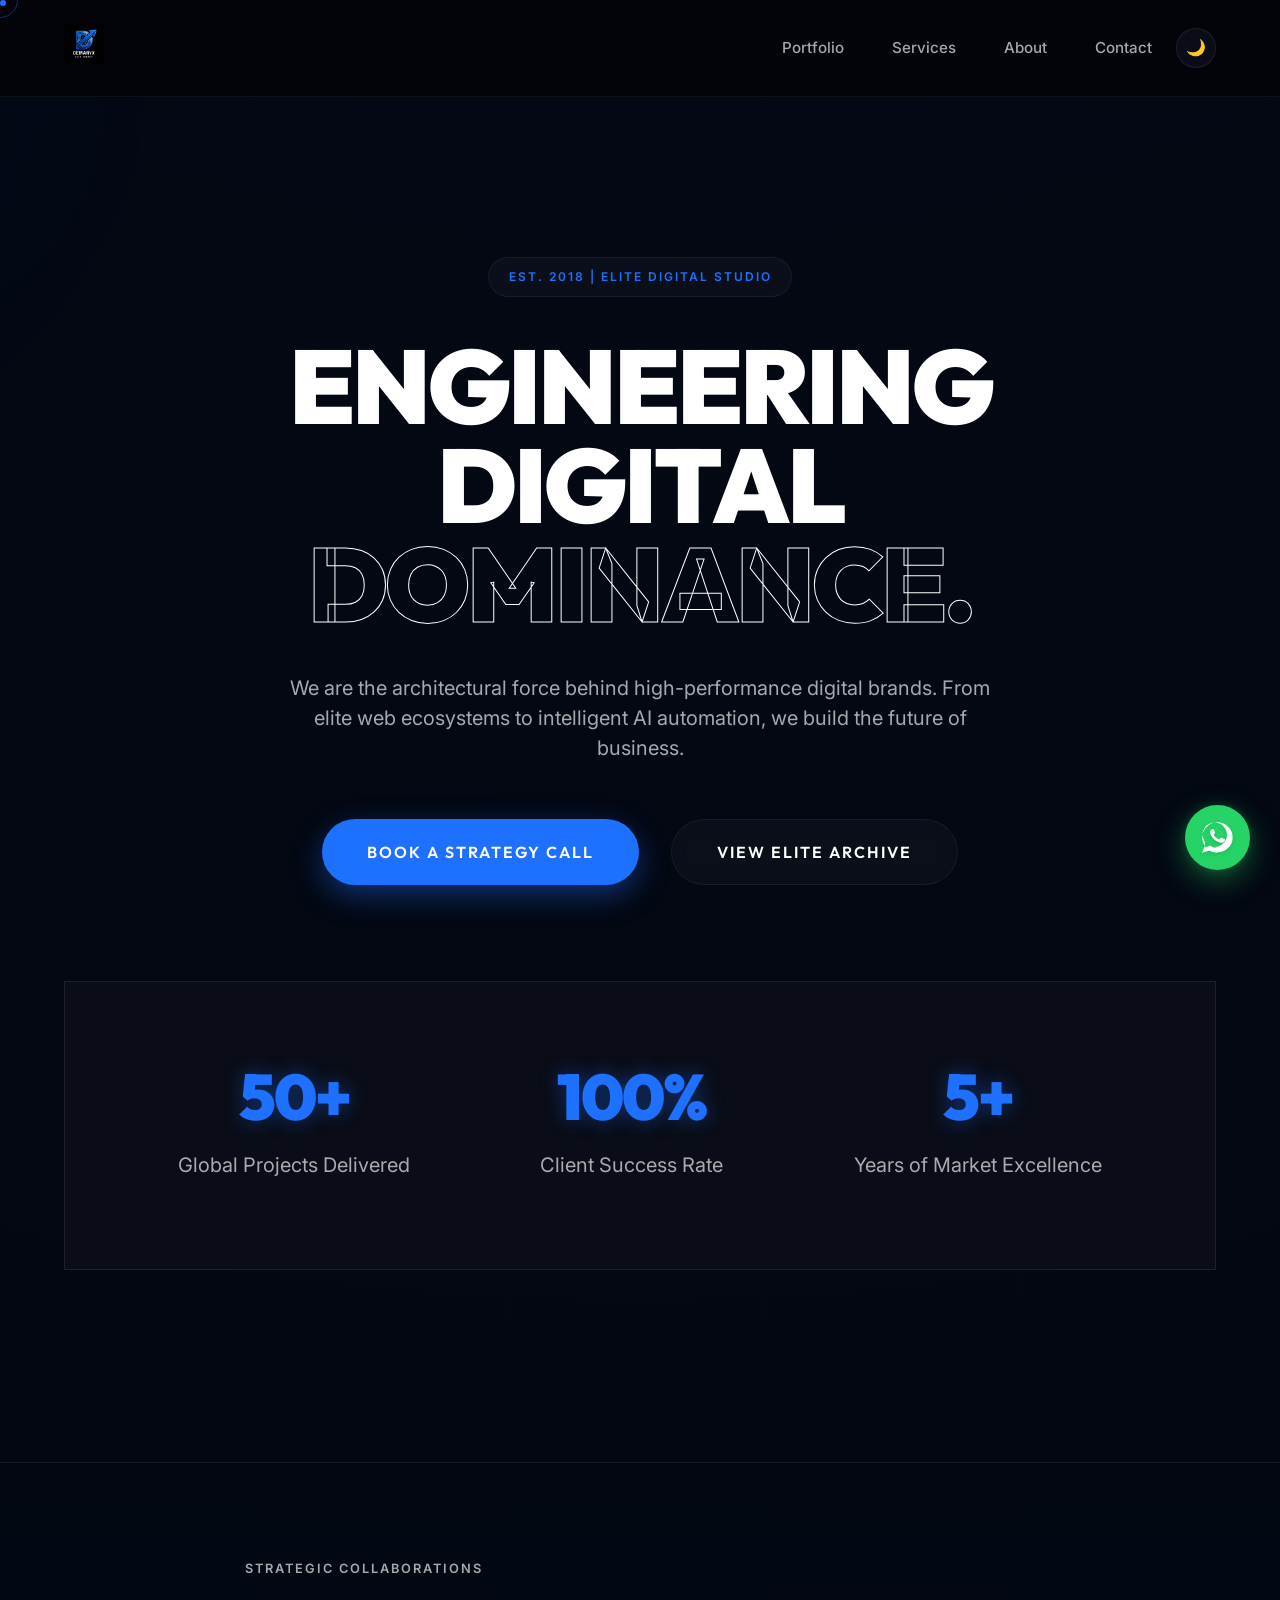
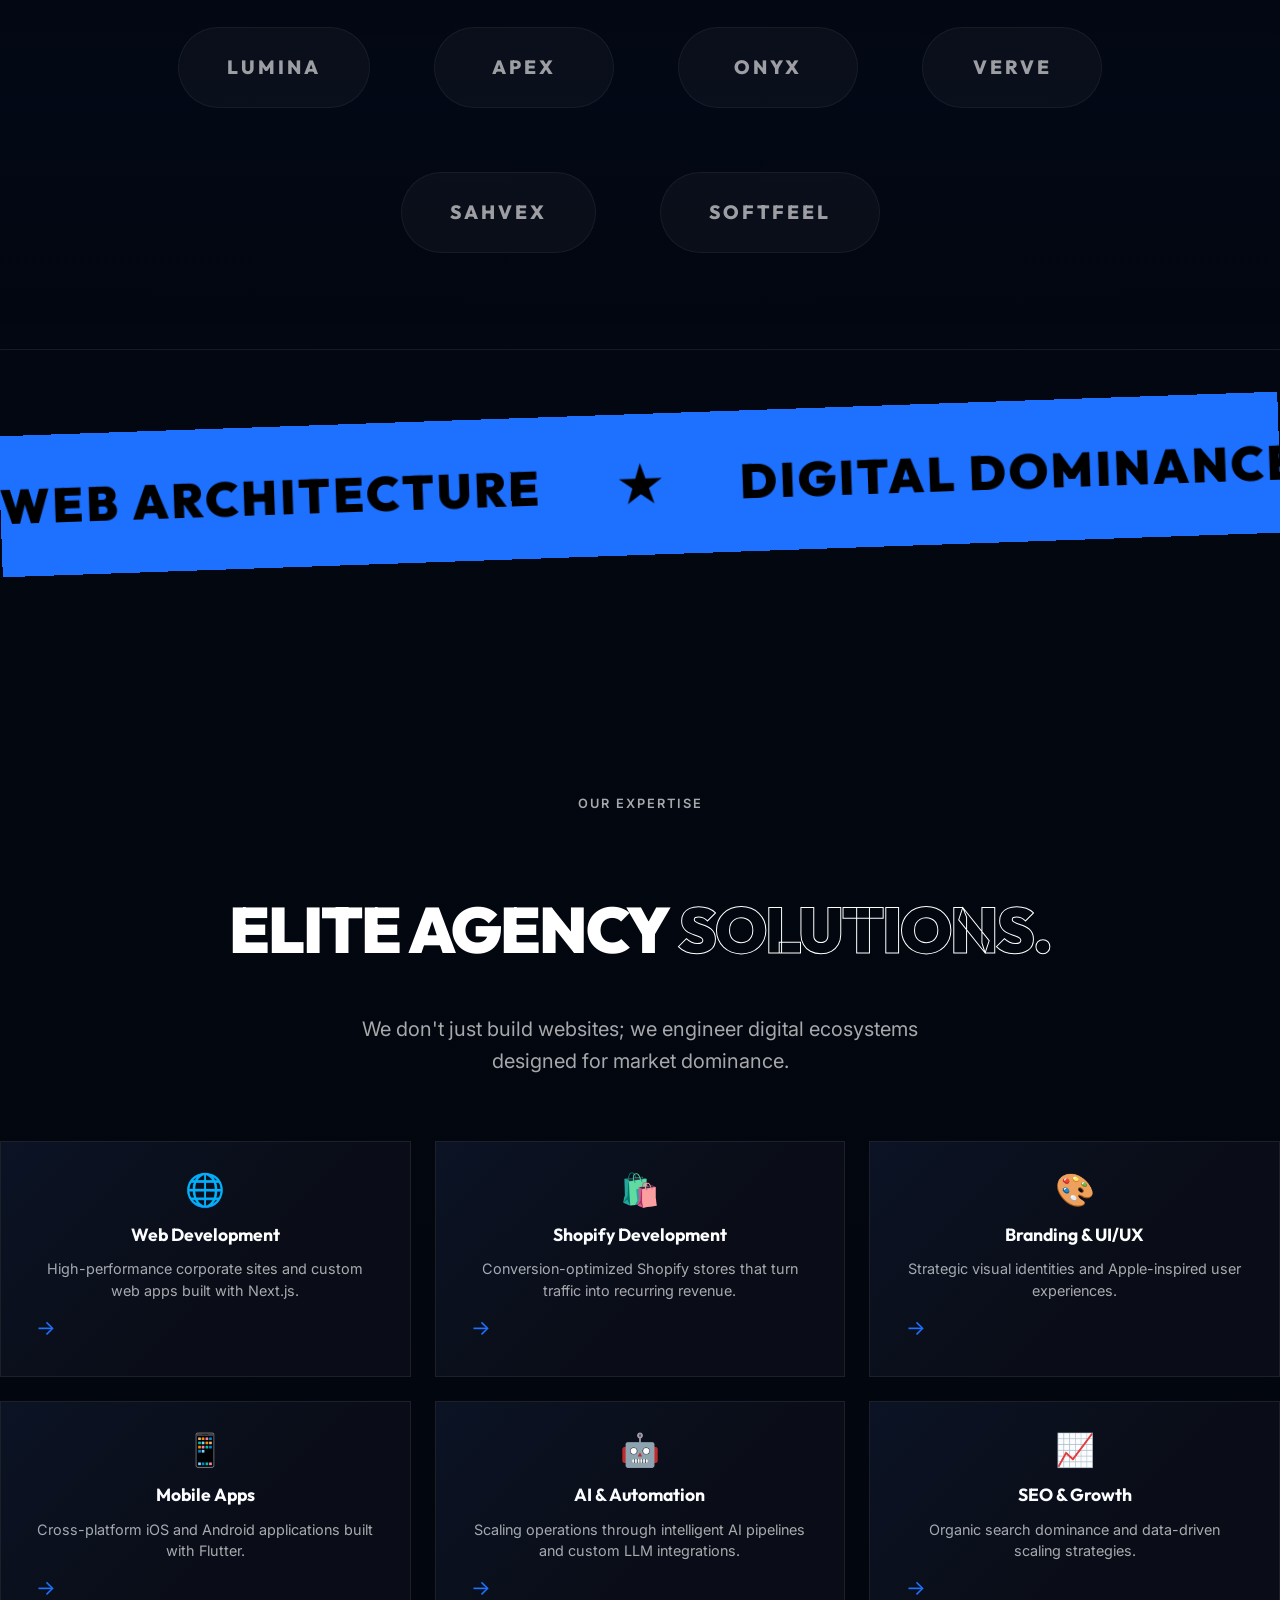
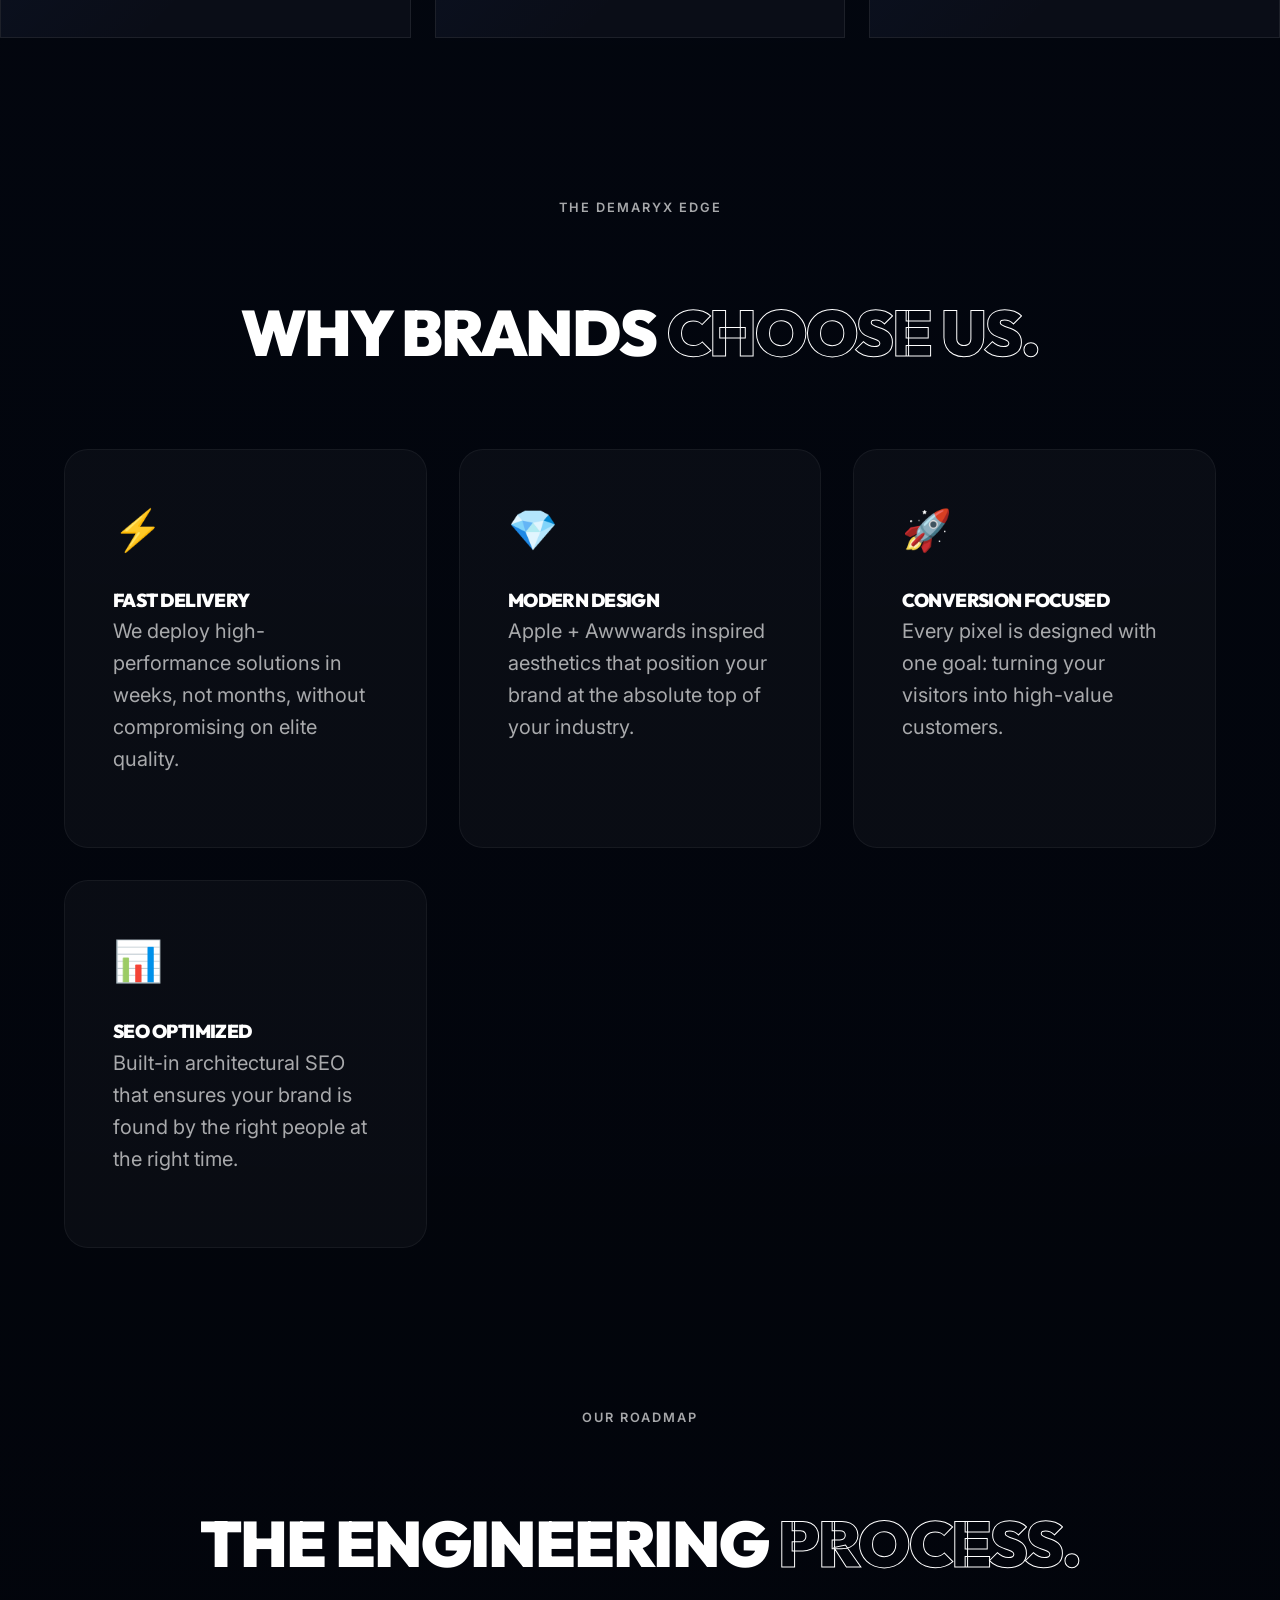
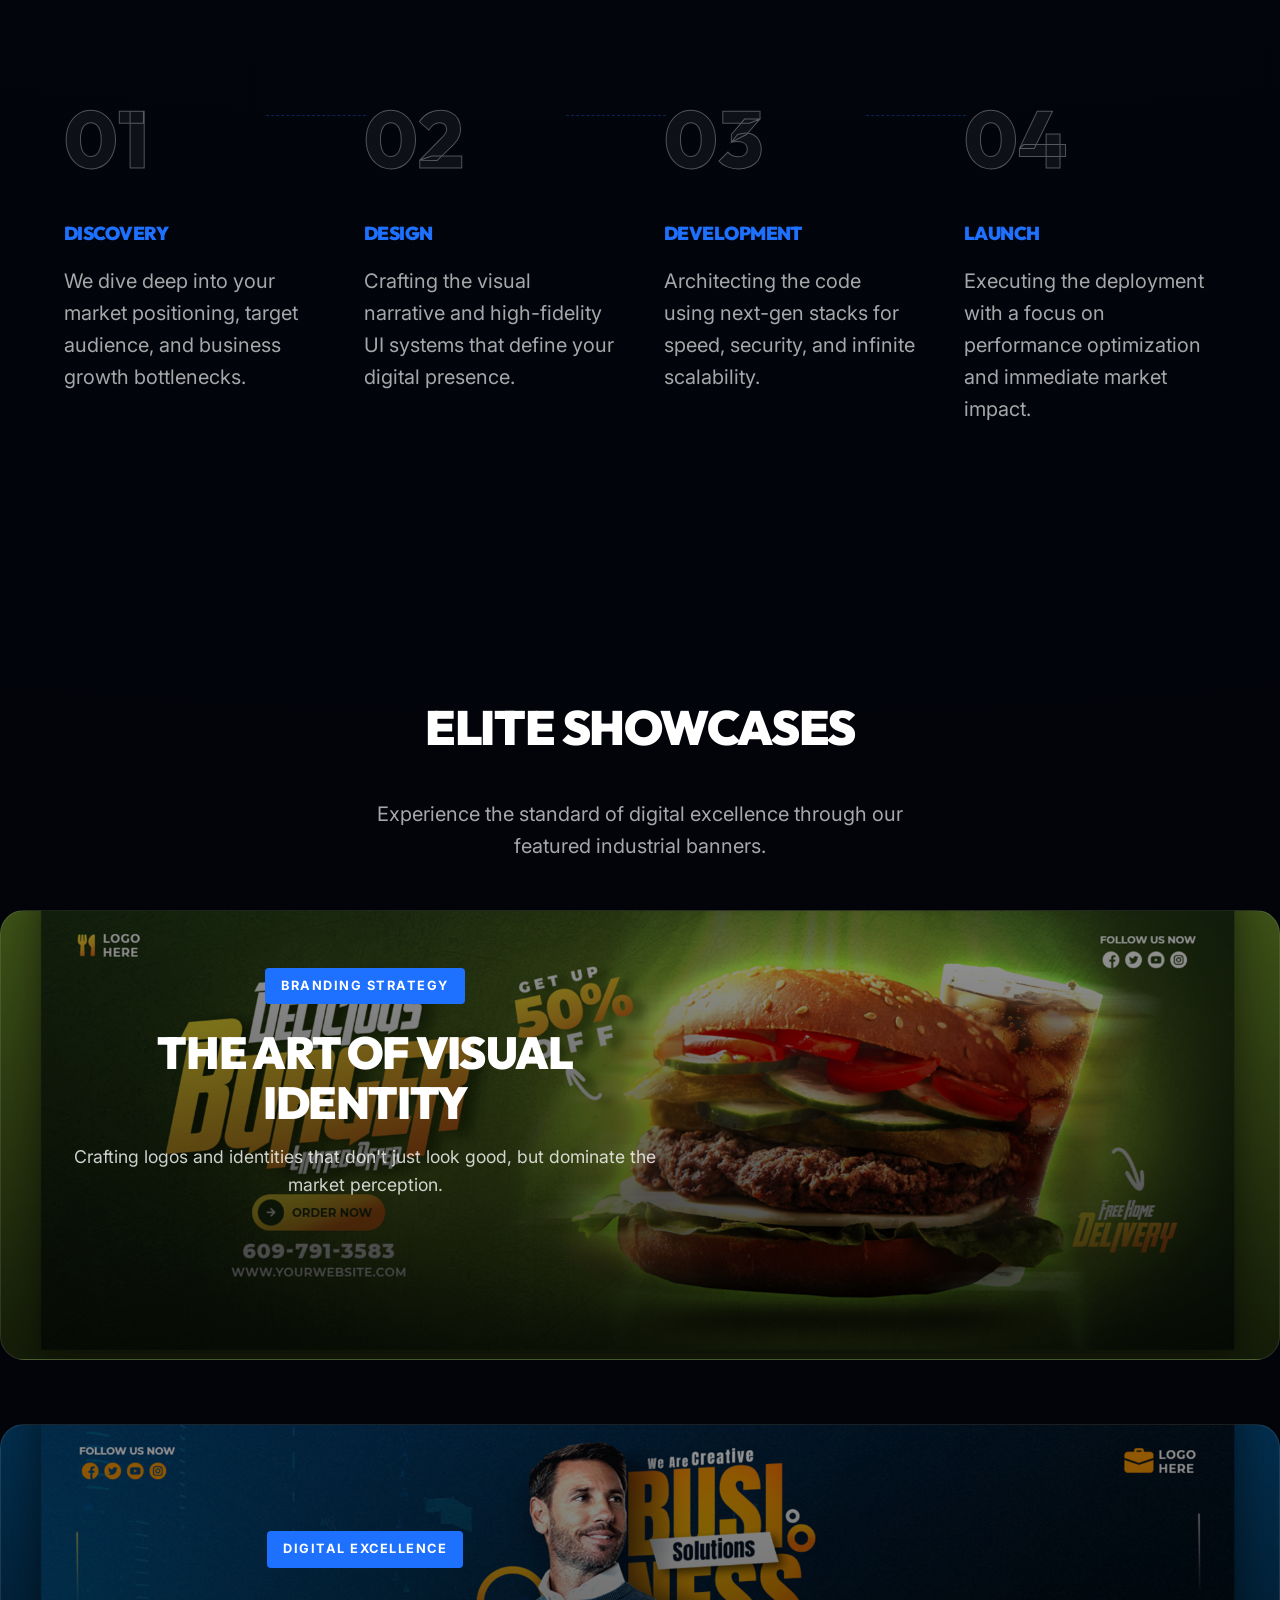
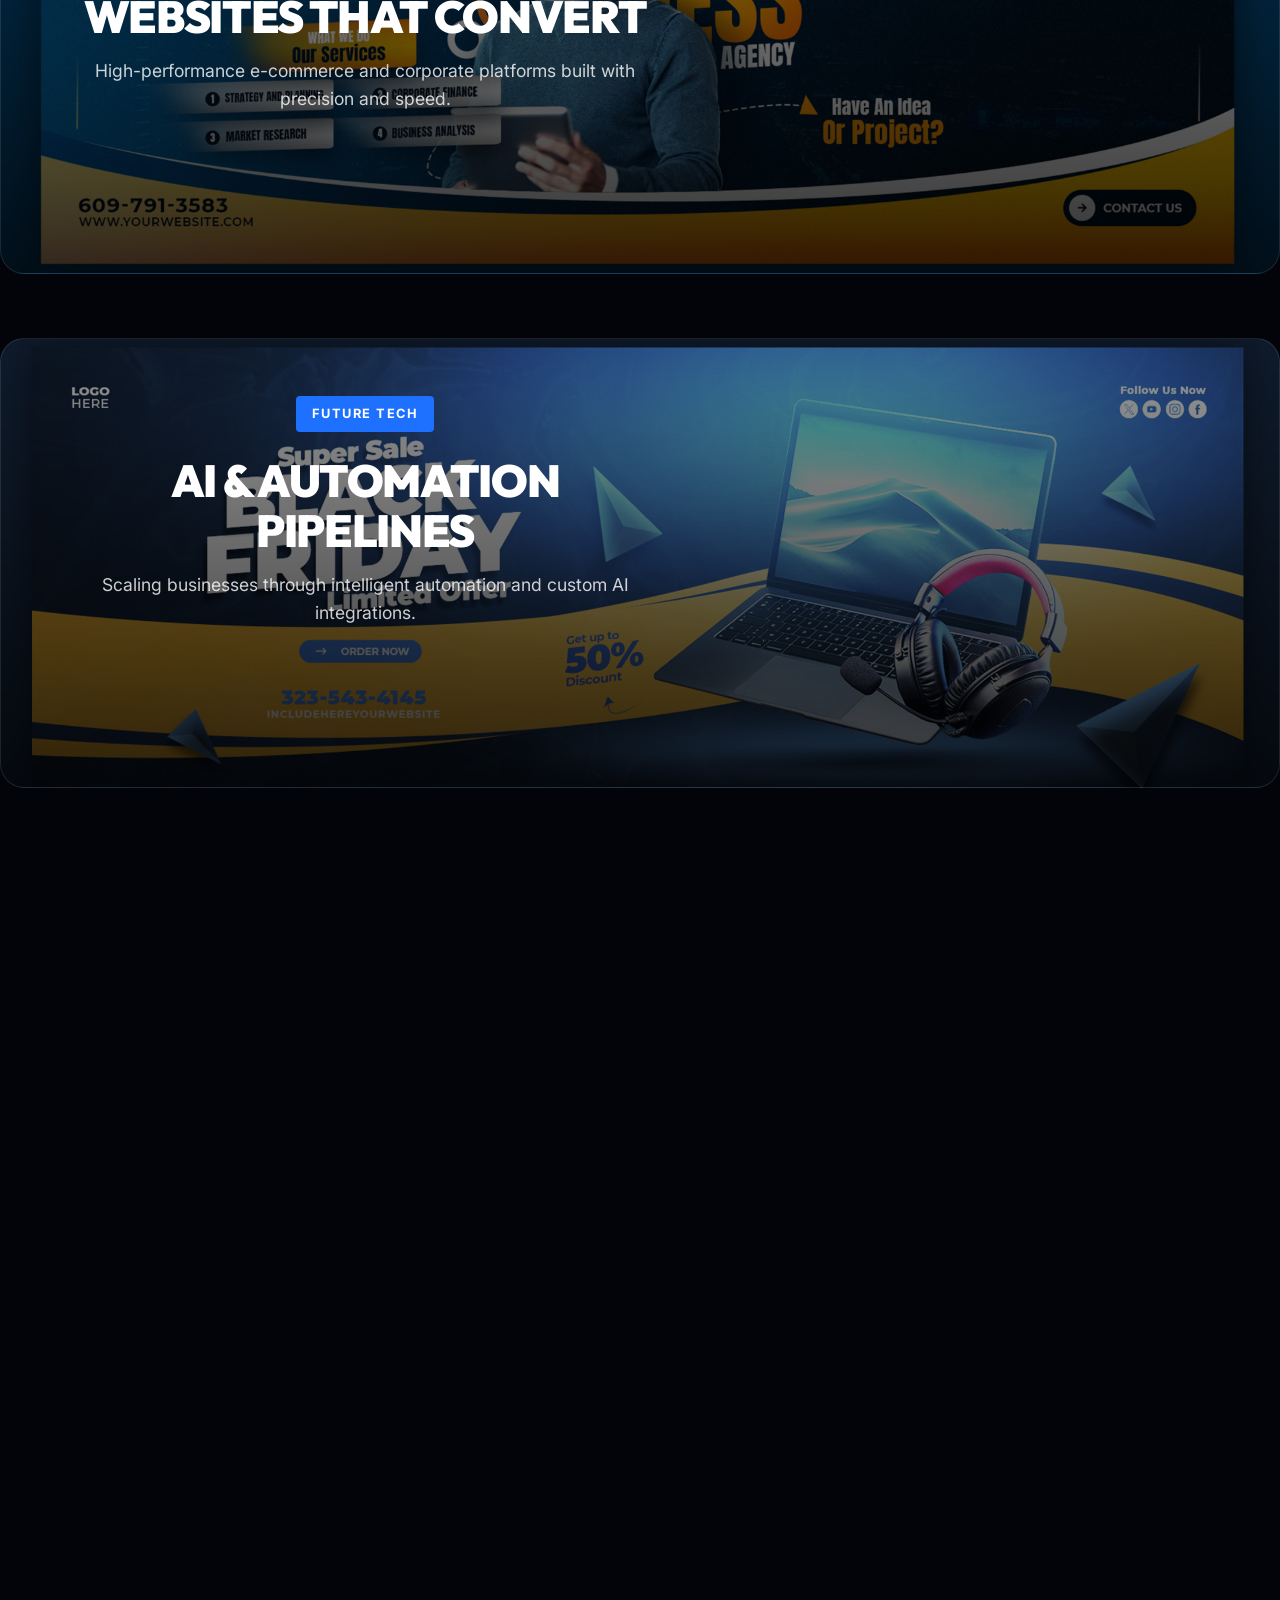
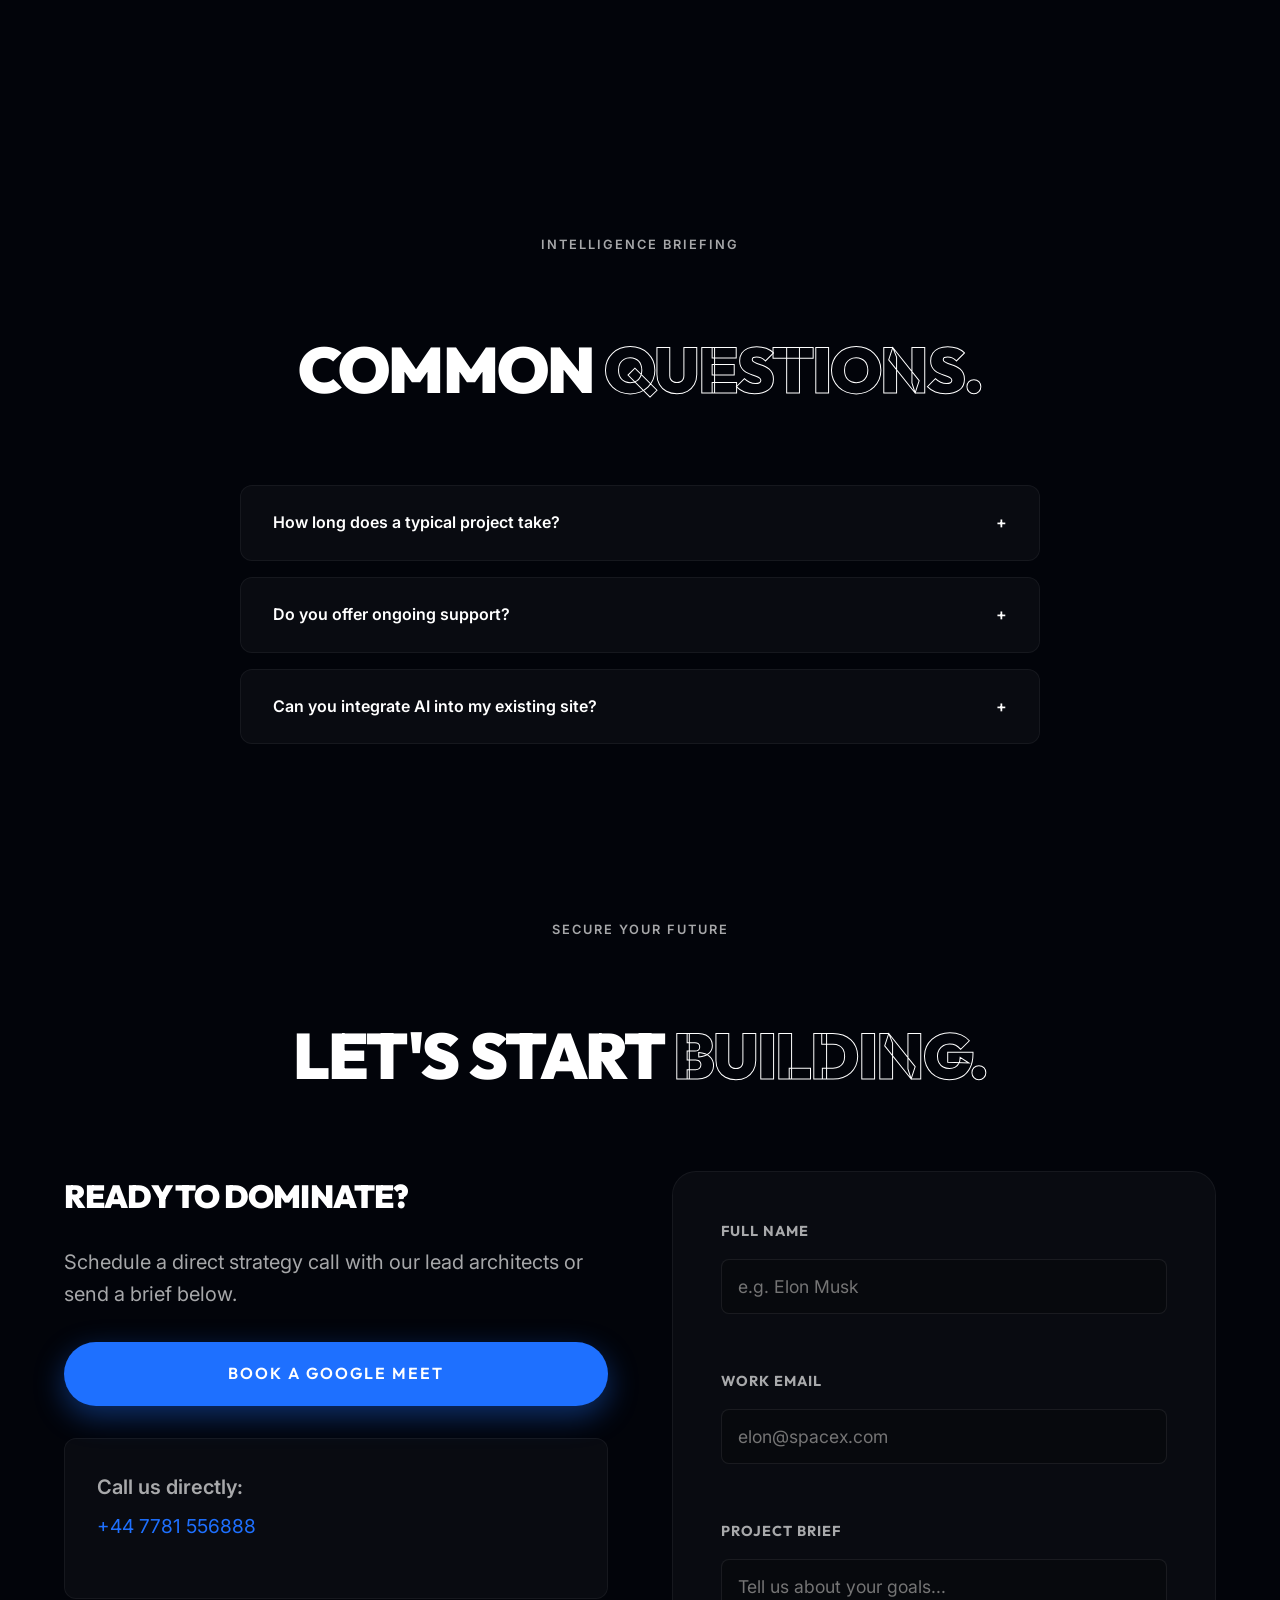
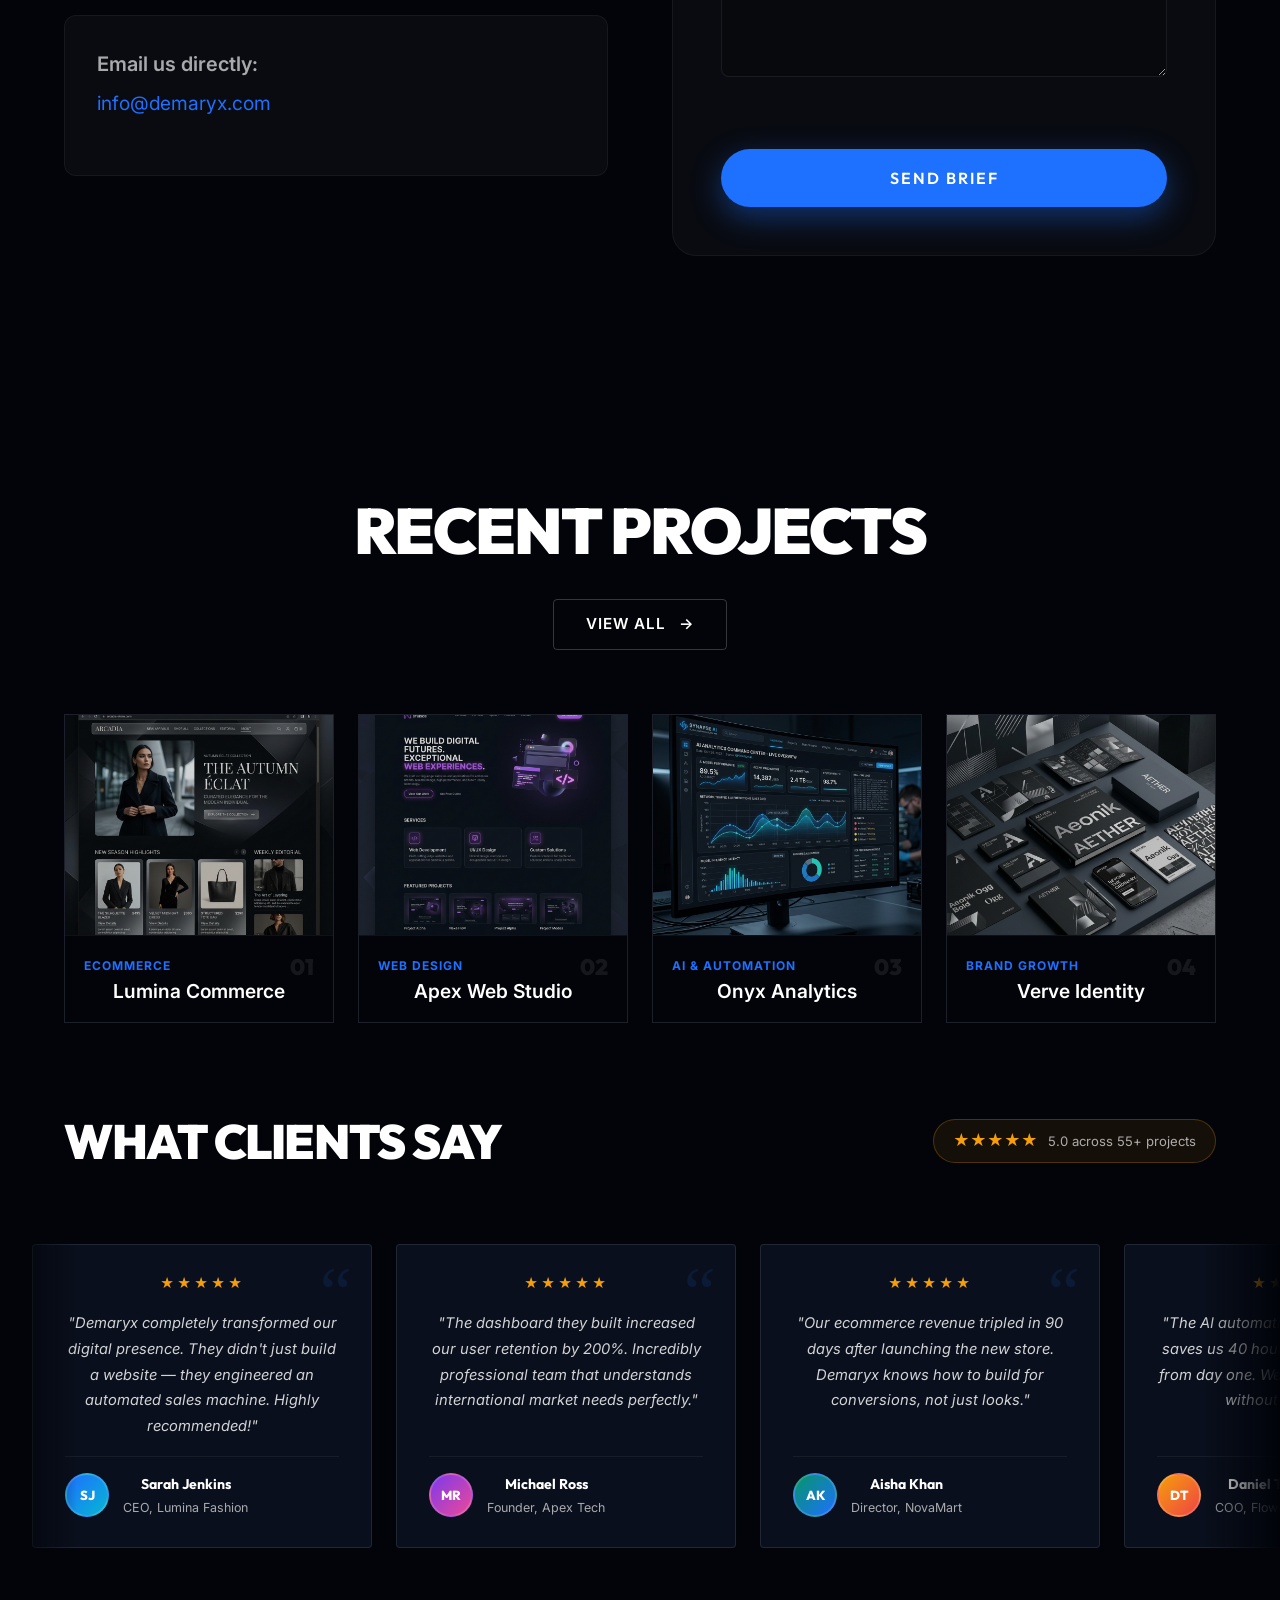
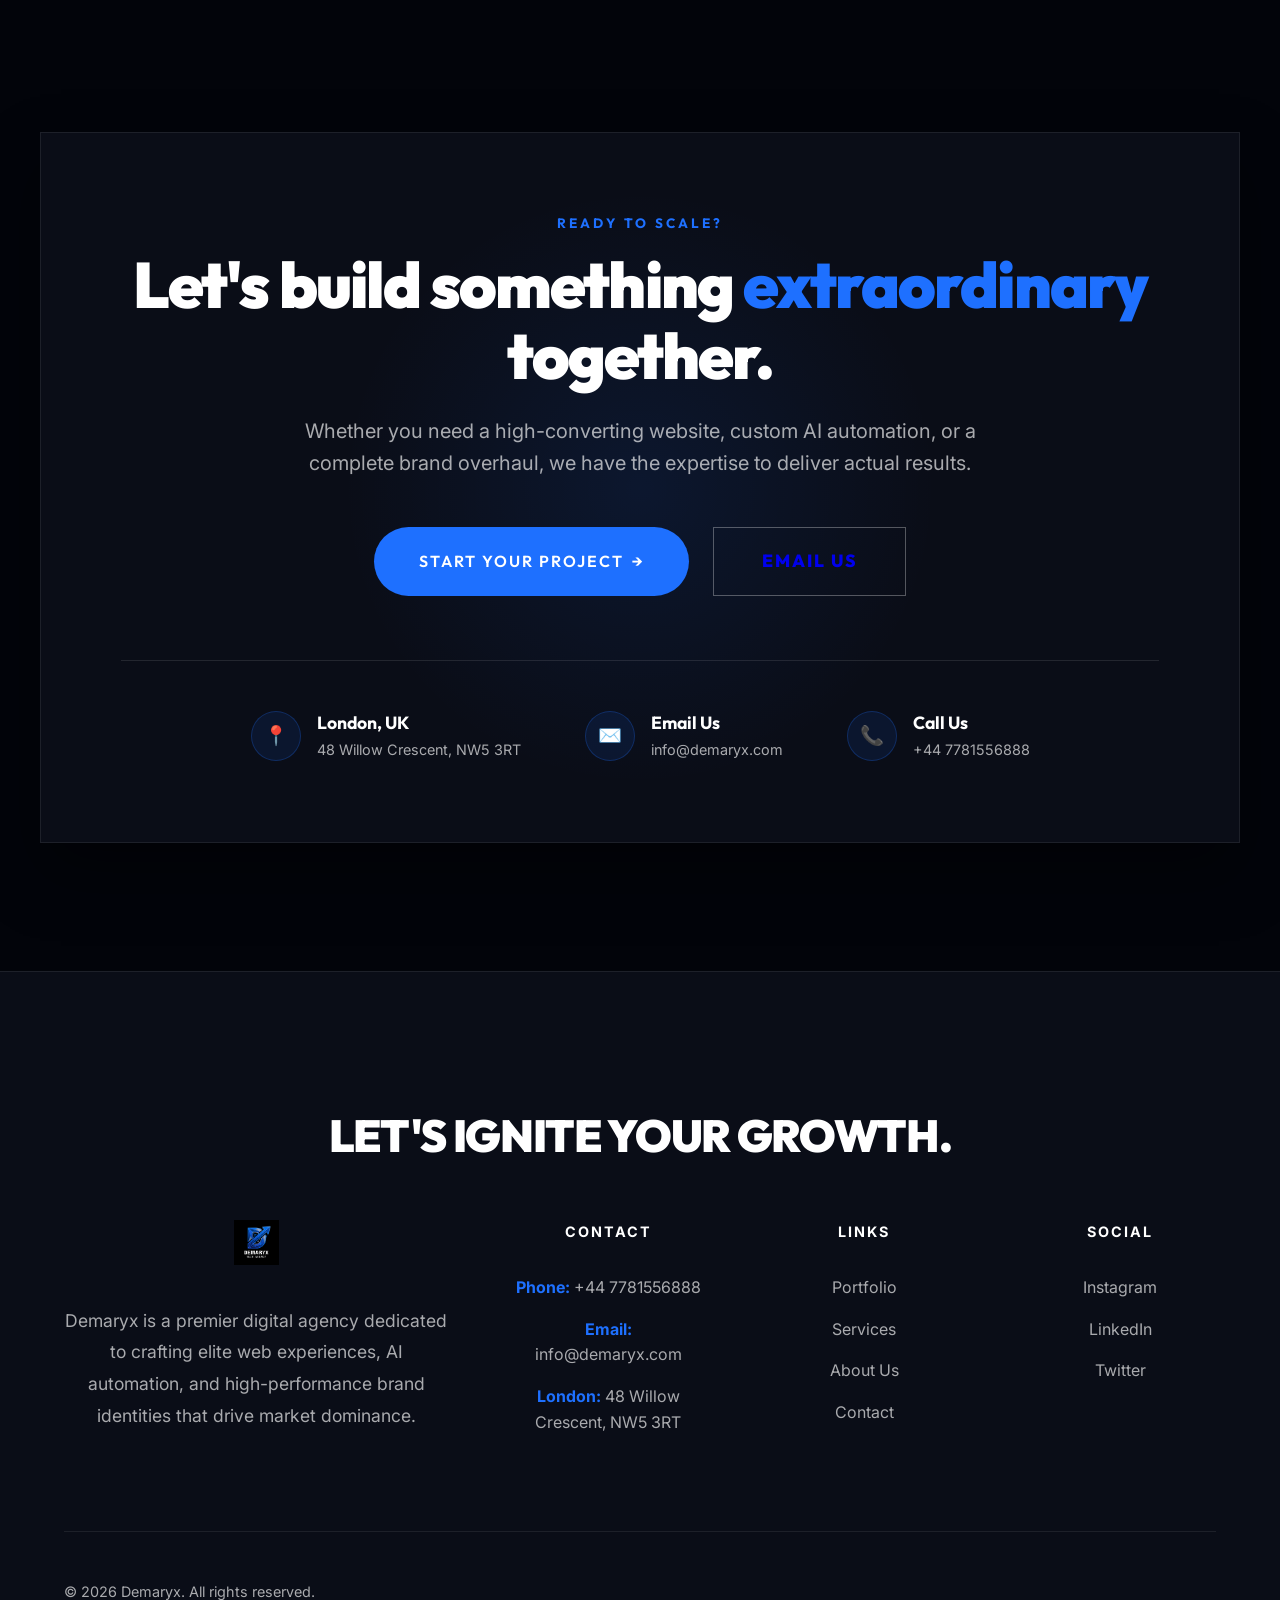
==== commit c926db65: "Fix horizontal scroll, force menu visibility, change Calendly to GMeet" ====
--- a/index.html
+++ b/index.html
@@ -65,7 +65,7 @@
                 </h1>
             <p class="hero-subtext">We are the architectural force behind high-performance digital brands. From elite web ecosystems to intelligent AI automation, we build the future of business.</p>
             <div class="hero-btns">
-                <a href="https://calendly.com/demaryx" target="_blank" class="btn btn-primary">Book a Strategy Call</a>
+                <a href="https://meet.google.com/" target="_blank" class="btn btn-primary">Book a Strategy Call</a>
                 <a href="work.html" class="btn btn-glass">View Elite Archive</a>
             </div>
         </div>
@@ -354,7 +354,7 @@
             <div class="fade-in">
                 <h3 style="font-size: 2rem; margin-bottom: 1.5rem;">Ready to dominate?</h3>
                 <p style="color:var(--text-secondary); margin-bottom: 2rem;">Schedule a direct strategy call with our lead architects or send a brief below.</p>
-                <a href="https://calendly.com/demaryx" target="_blank" class="btn btn-primary" style="margin-bottom: 2rem; width: 100%;">Book on Calendly</a>
+                <a href="https://meet.google.com/" target="_blank" class="btn btn-primary" style="margin-bottom: 2rem; width: 100%;">Book a Google Meet</a>
                 <div style="padding: 2rem; background: var(--glass-bg); border-radius: 12px; border: 1px solid var(--glass-border); margin-bottom: 1rem;">
                     <p style="margin-bottom: 0.5rem; font-weight: 600;">Call us directly:</p>
                     <p style="color:var(--brand-accent); font-size: 1.2rem;">+44 7781 556888</p>
--- a/styles.css
+++ b/styles.css
@@ -169,7 +169,8 @@
 
 html {
     scroll-behavior: smooth;
-    overflow-x: hidden;
+    overflow-x: hidden !important;
+    width: 100%;
 }
 
 body {
@@ -177,13 +178,14 @@
     background-image: radial-gradient(circle at 50% -10%, rgba(30, 112, 255, 0.05) 0%, transparent 50%);
     color: var(--text-primary);
     font-family: var(--font-body);
-    overflow-x: hidden;
+    overflow-x: hidden !important;
+    width: 100%;
+    max-width: 100vw;
+    position: relative;
     line-height: 1.6;
     display: flex;
     flex-direction: column;
     min-height: 100vh;
-    width: 100%;
-    position: relative;
 }
 
 .noise-overlay {
@@ -511,7 +513,7 @@
 }
 
 @media(max-width: 900px) {
-    .menu-btn { display: flex; }
+    .menu-btn { display: flex !important; }
     
     .nav-links {
         position: fixed;
@@ -1488,7 +1490,10 @@
 
     /* Move menu btn to left */
     .menu-btn {
-        display: flex;
+        display: flex !important;
+        visibility: visible !important;
+        opacity: 1 !important;
+        pointer-events: auto !important;
         flex-direction: column;
         justify-content: space-between;
         width: 30px;
@@ -1497,7 +1502,7 @@
         margin-left: 0;
         margin-right: 1.5rem;
         cursor: pointer;
-        z-index: 1001;
+        z-index: 99999 !important;
     }
 
     .menu-btn span {
